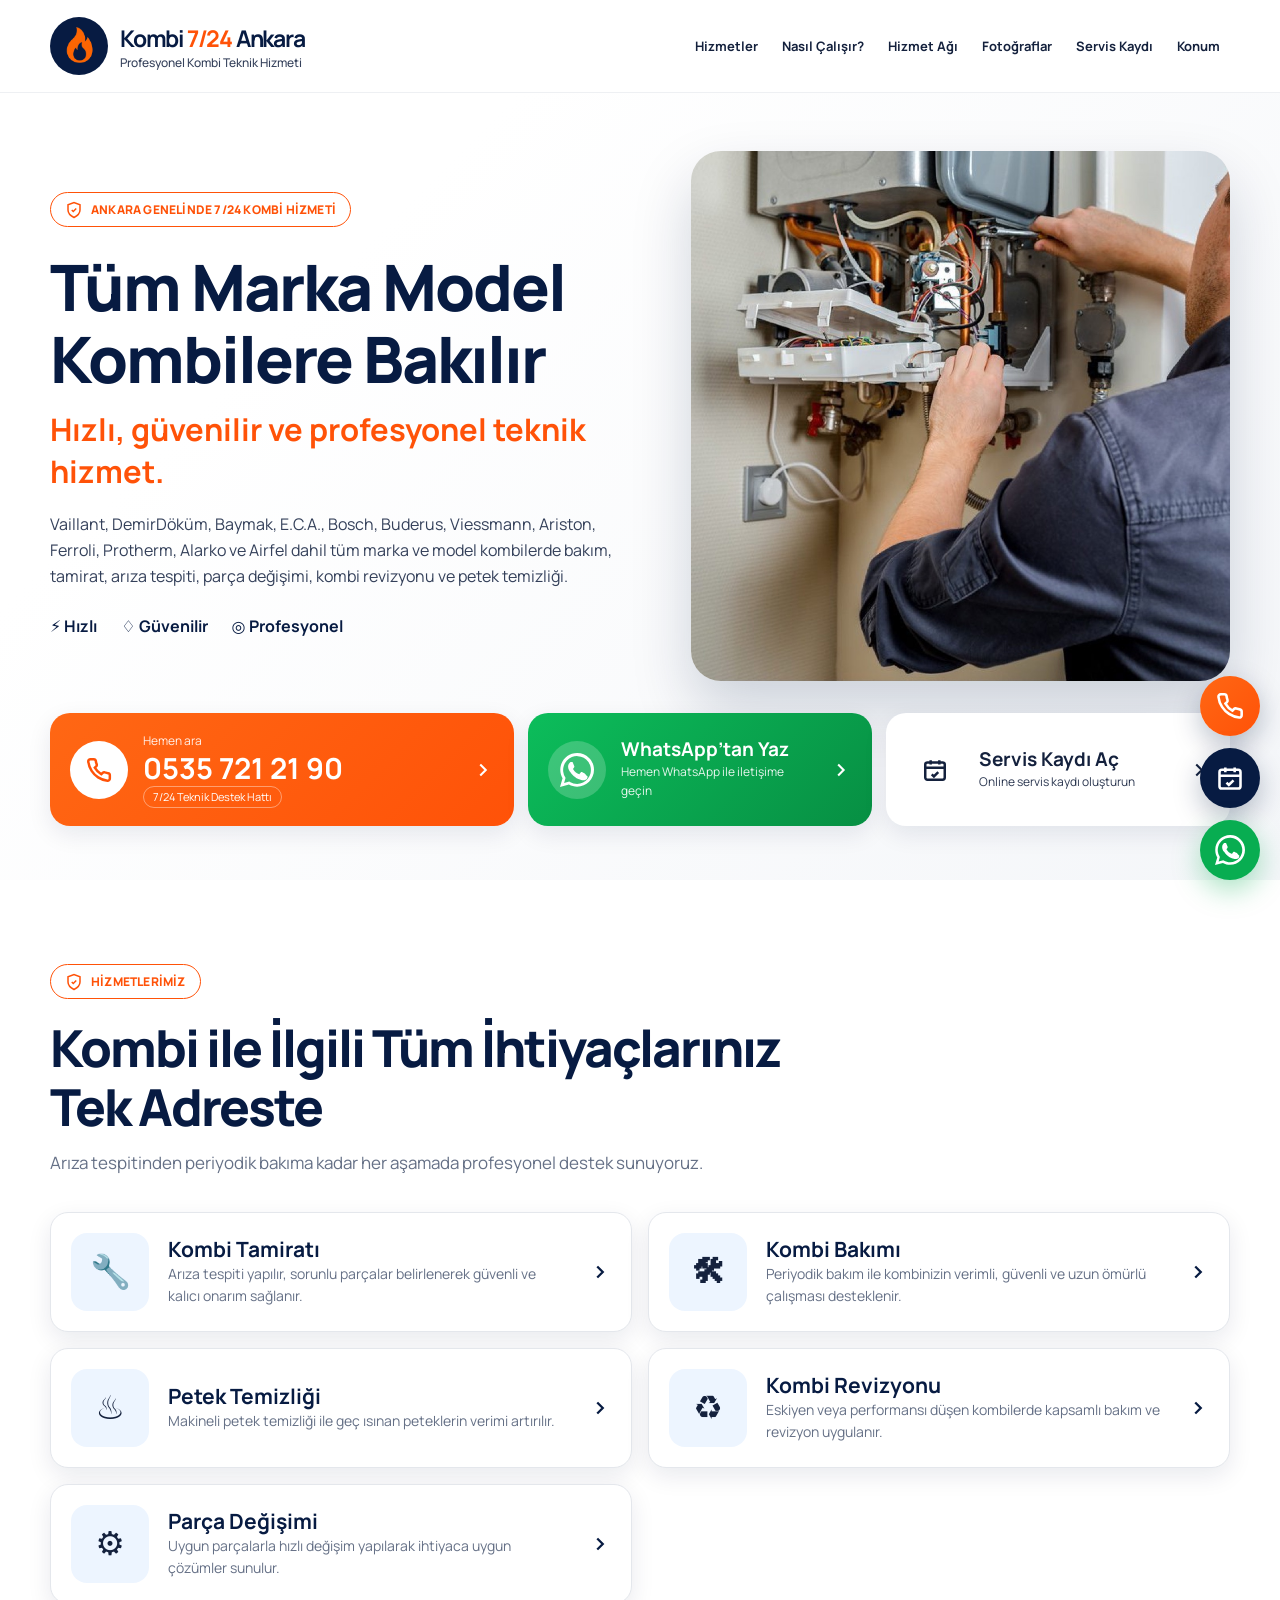
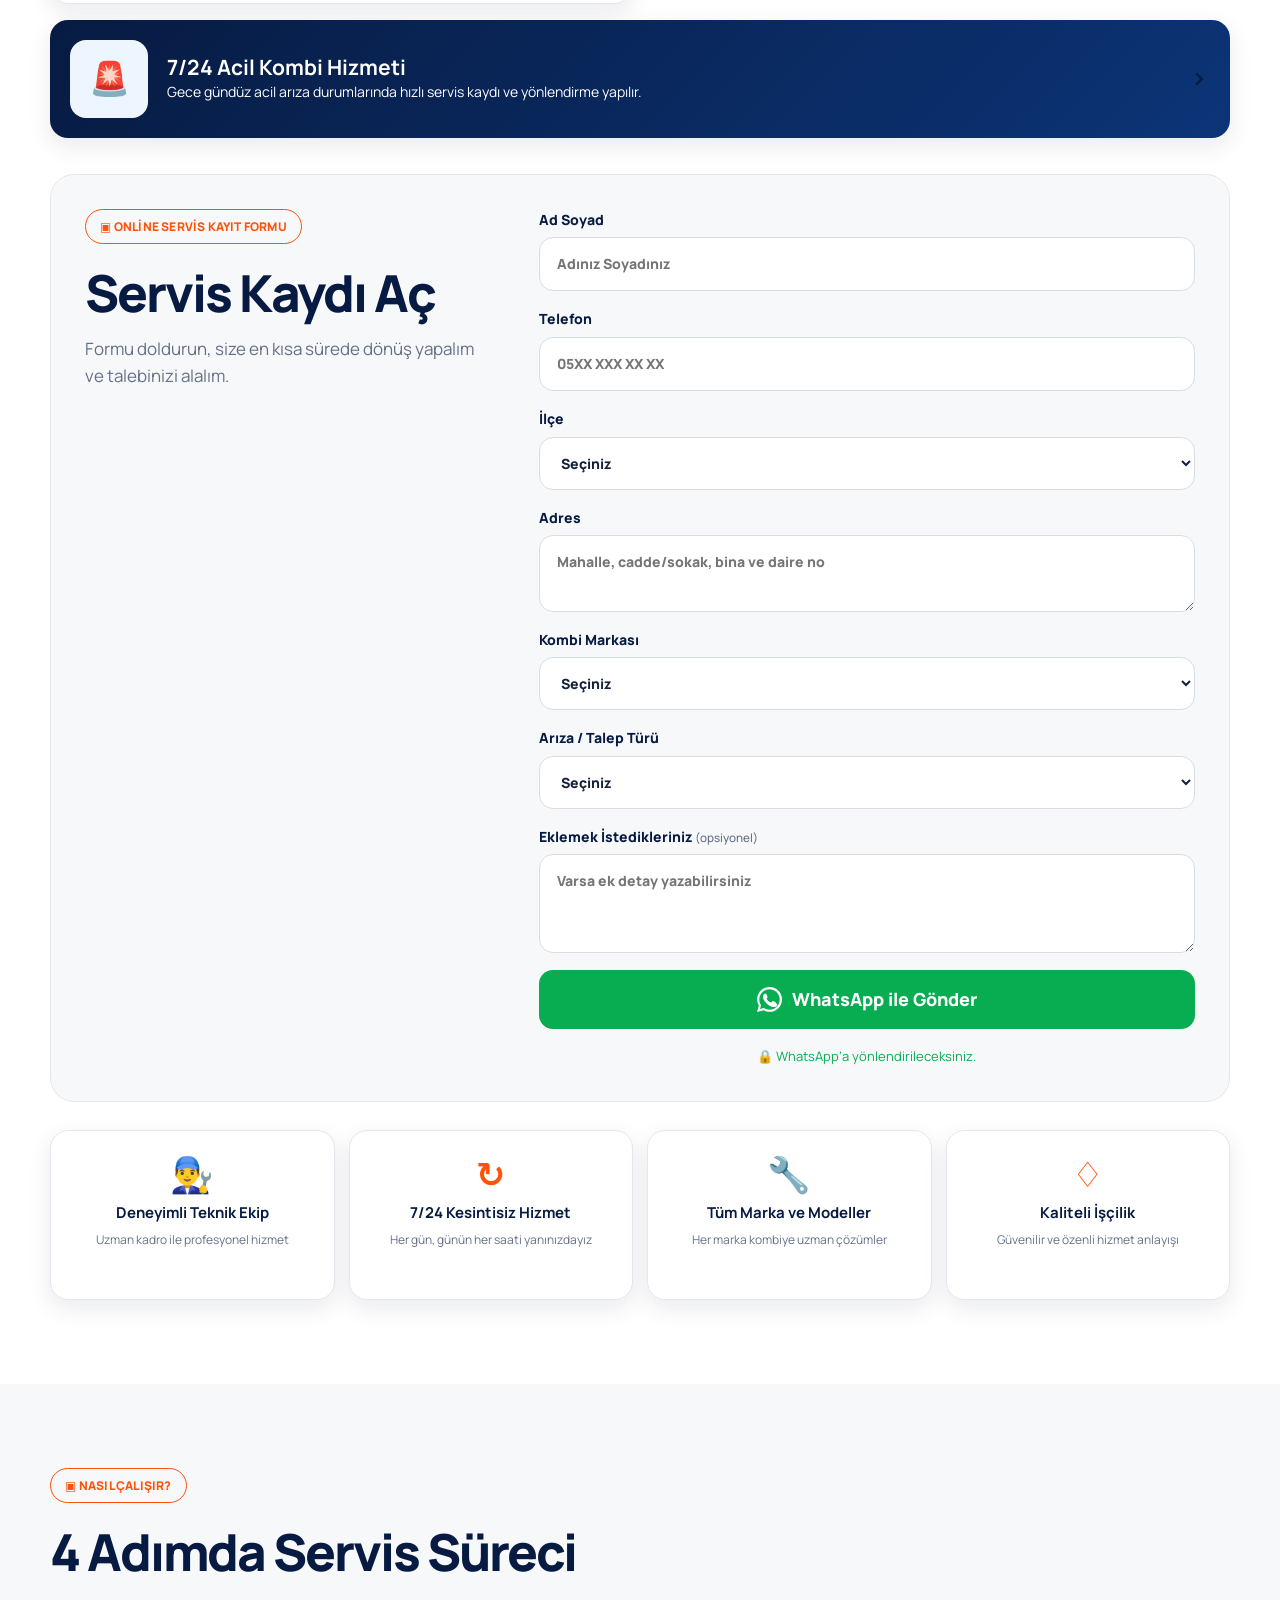
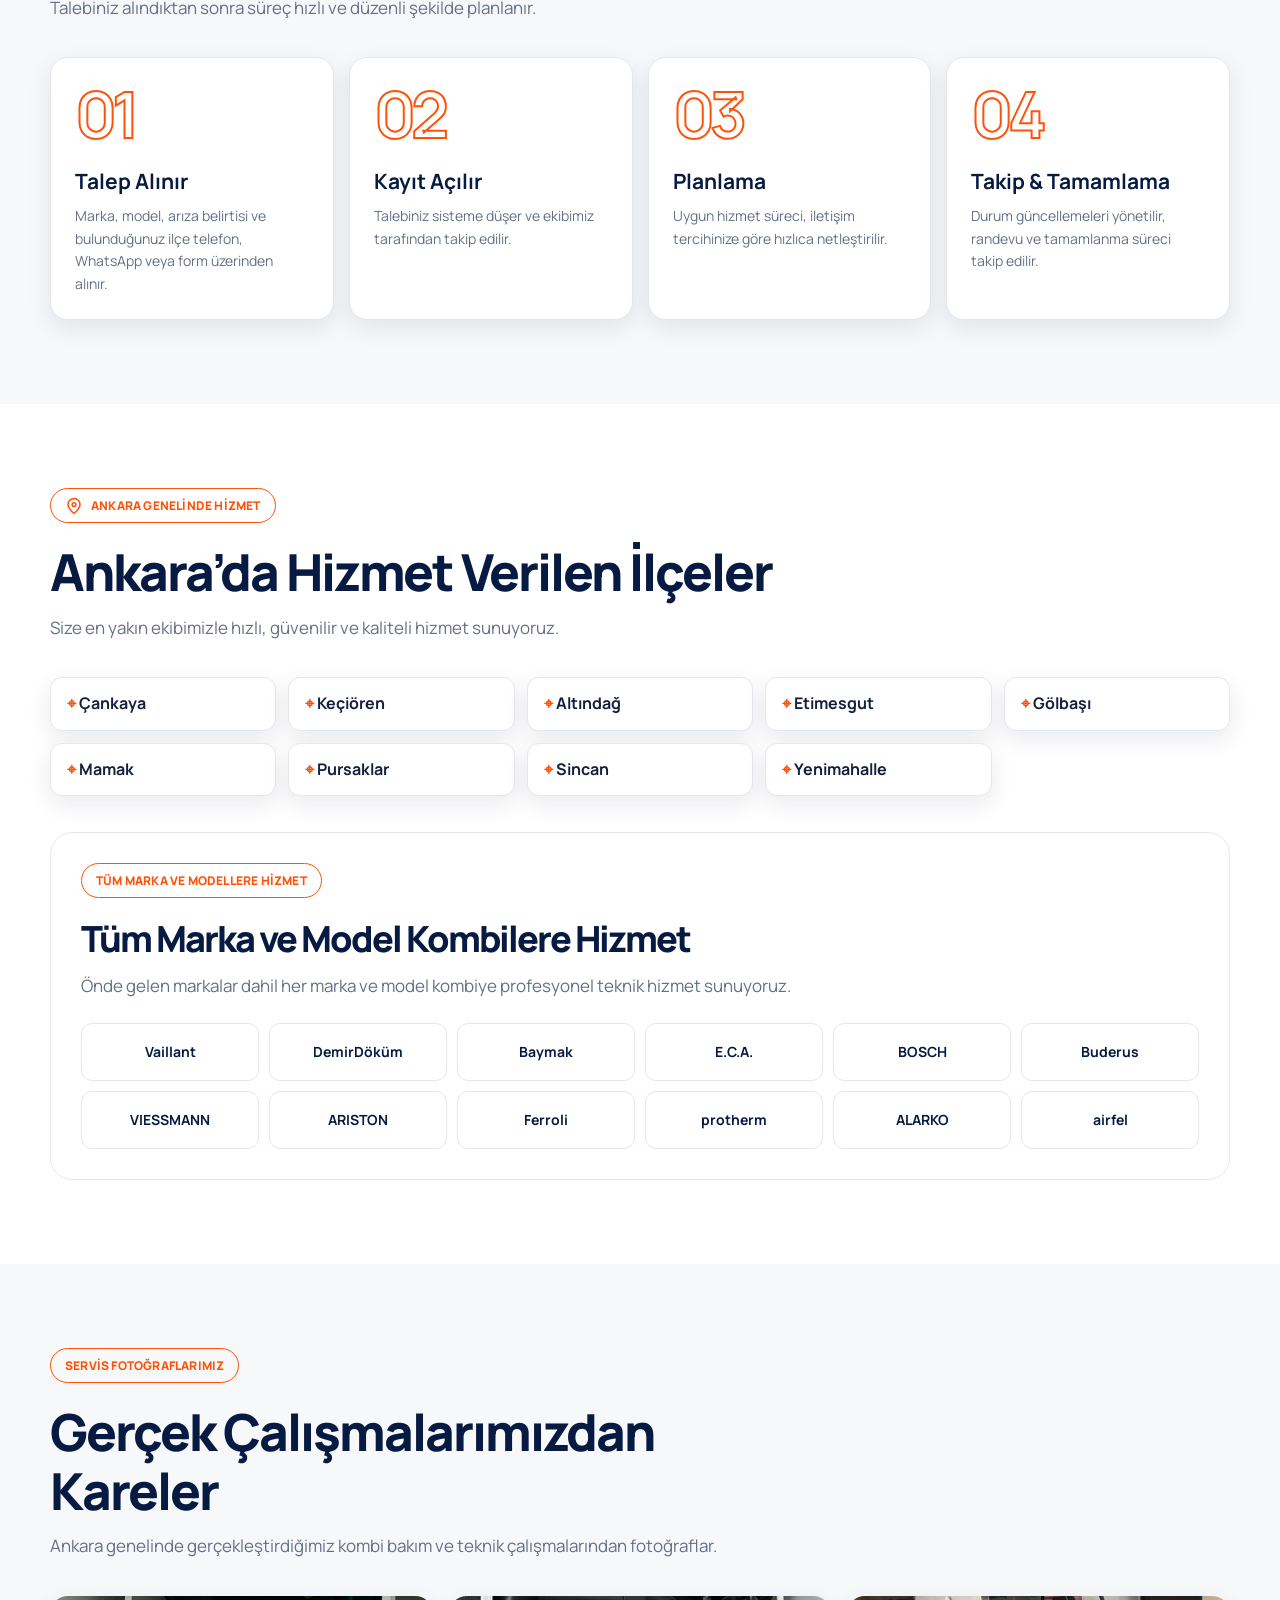
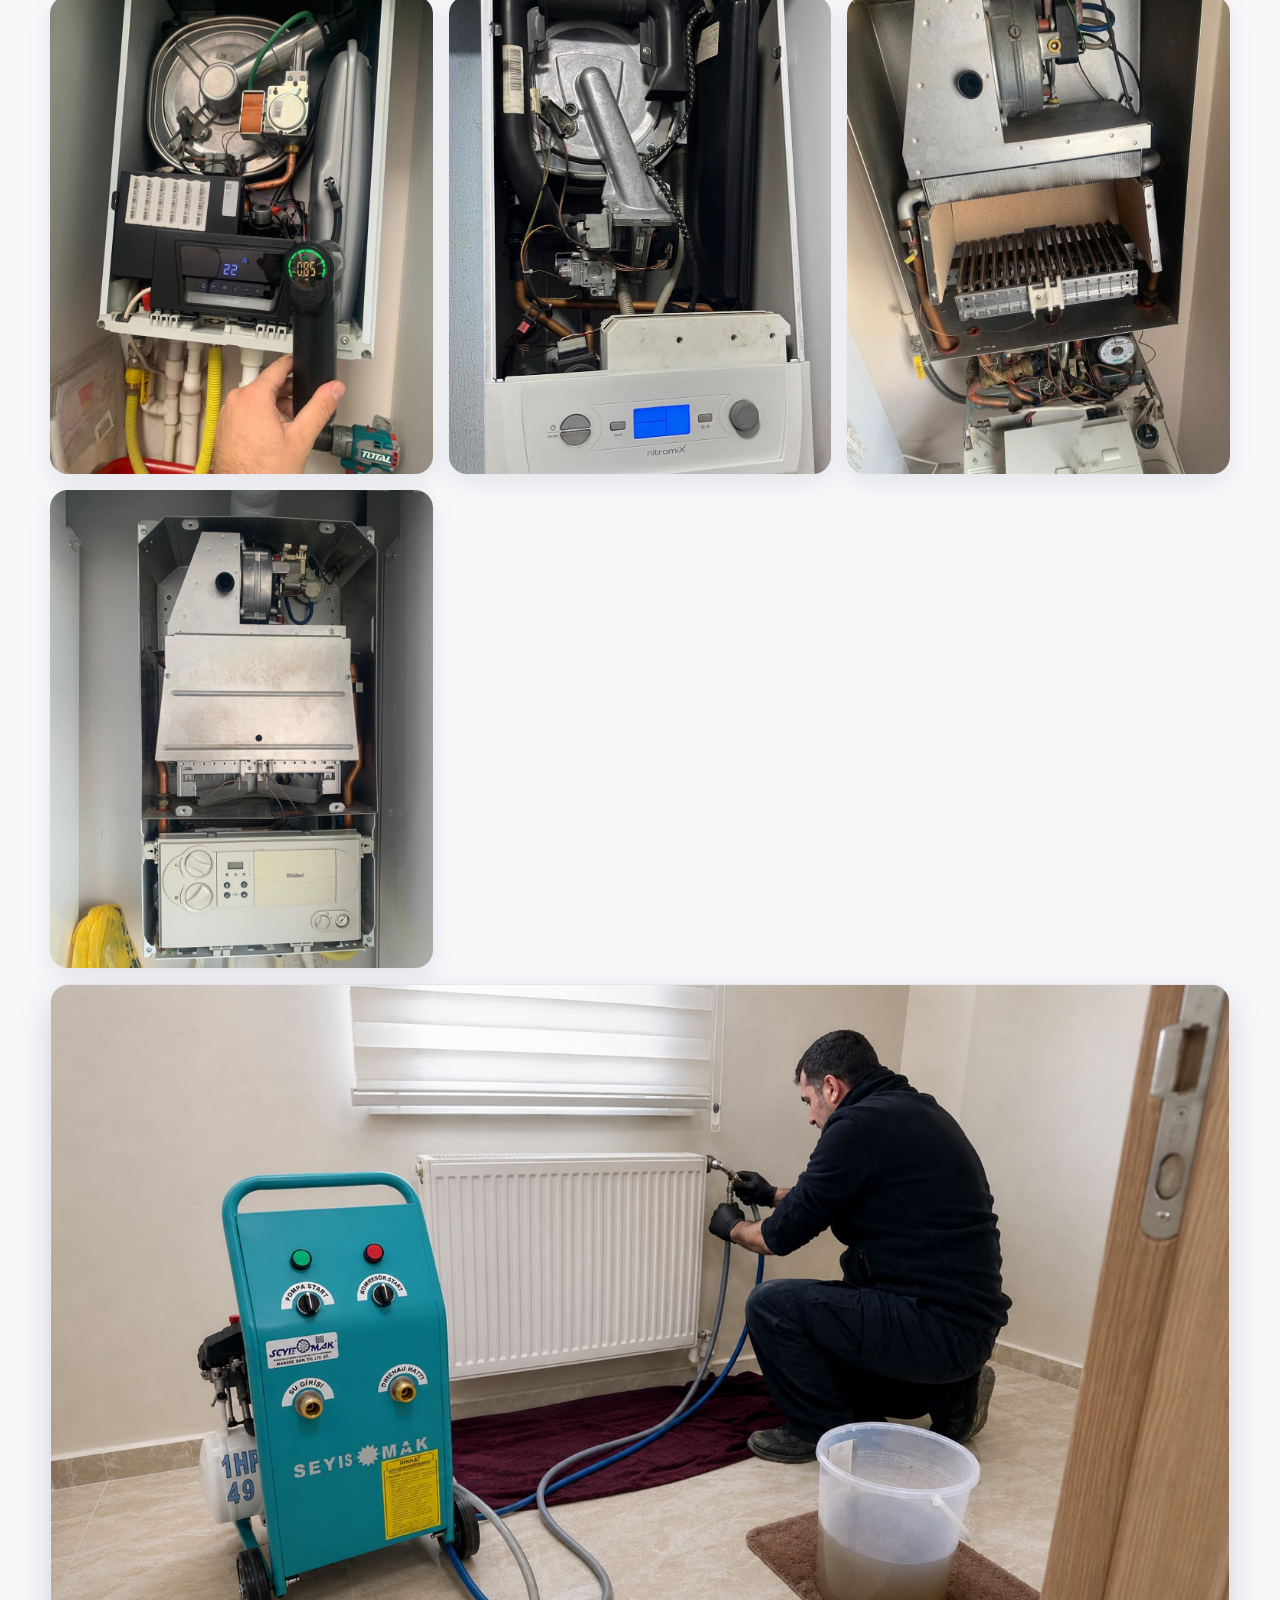
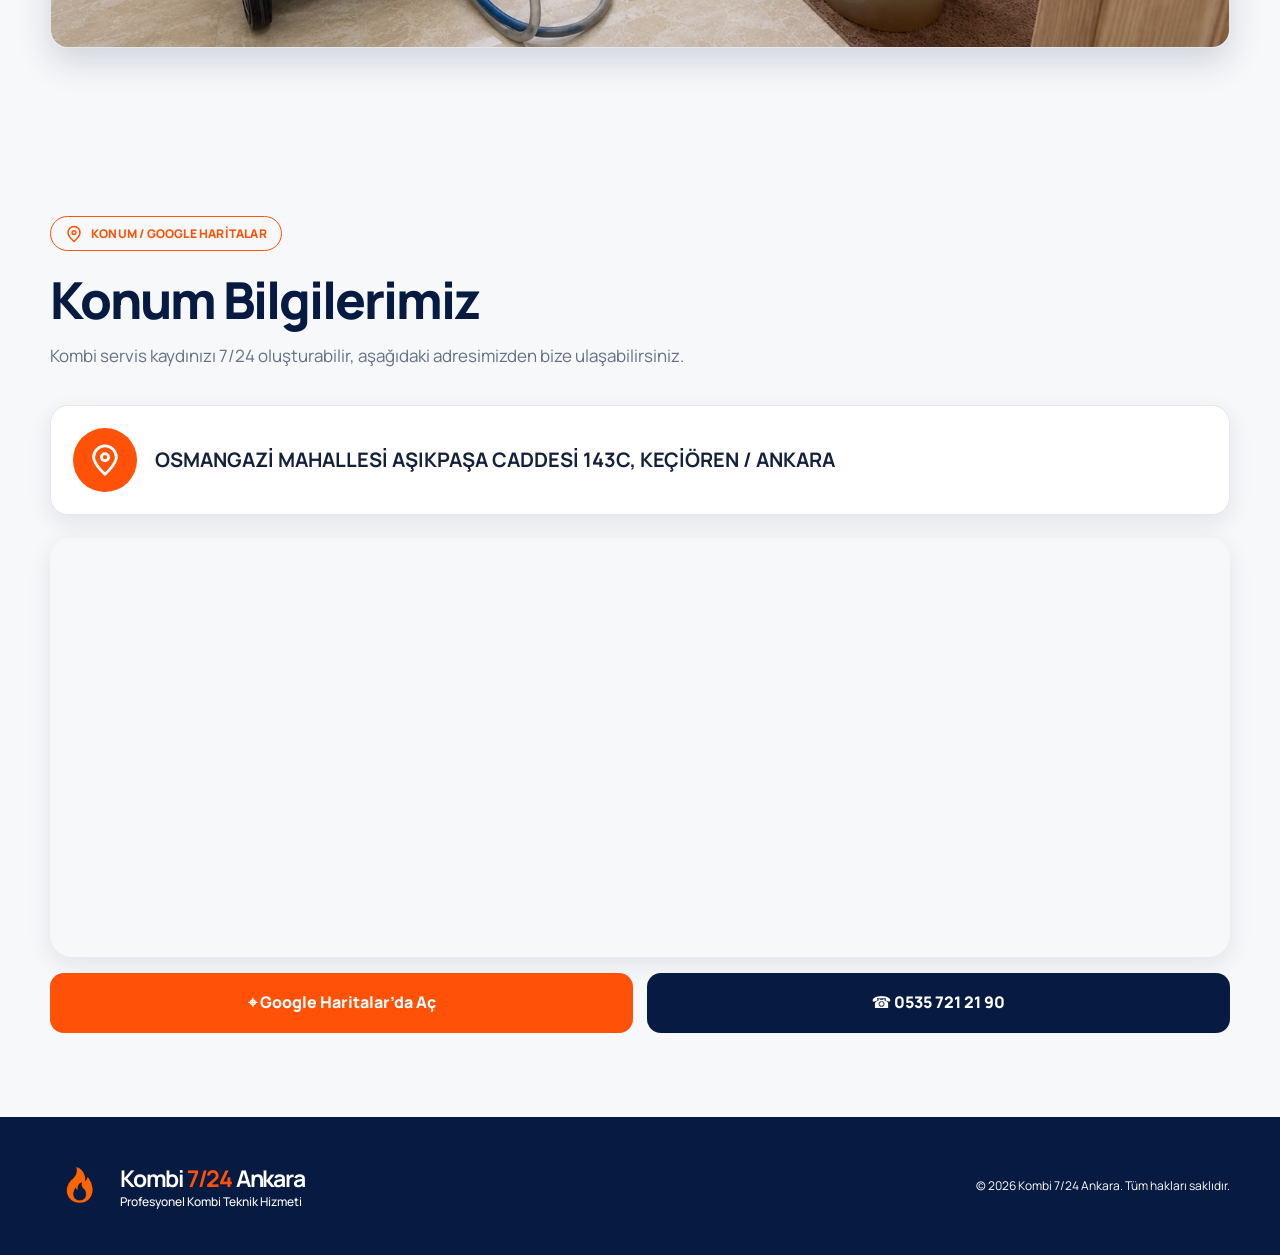
==== index.html @ 3431b7a8 "fix errors" ====
<!DOCTYPE html>
<html lang="tr">
<head>
  <meta charset="UTF-8">
  <meta name="viewport" content="width=device-width, initial-scale=1, viewport-fit=cover">
  <title>Kombi 7/24 Ankara | Profesyonel Kombi Teknik Hizmeti</title>
  <meta name="description" content="Ankara genelinde 7/24 kombi bakım, tamir, arıza tespiti, parça değişimi, revizyon ve petek temizliği hizmeti.">
  <meta name="theme-color" content="#071b42">
  <meta name="robots" content="index, follow">
  <link rel="canonical" href="https://kombi724ankara.netlify.app/">
  <link rel="manifest" href="manifest.webmanifest">
  <link rel="icon" href="images/app-icon.png" type="image/png">
  <link rel="apple-touch-icon" href="images/app-icon.png">
  <link rel="preconnect" href="https://fonts.googleapis.com">
  <link rel="preconnect" href="https://fonts.gstatic.com" crossorigin>
  <link href="https://fonts.googleapis.com/css2?family=Manrope:wght@400;500;600;700;800&display=swap" rel="stylesheet">
  <link rel="stylesheet" href="assets/css/style.css">
  <link rel="stylesheet" href="assets/css/enhancements.css">
  <meta property="og:type" content="website">
  <meta property="og:title" content="Kombi 7/24 Ankara">
  <meta property="og:description" content="Ankara genelinde profesyonel kombi teknik hizmeti.">
  <meta property="og:image" content="https://kombi724ankara.netlify.app/images/og-kapak.jpg">
  <script type="application/ld+json">
  {
    "@context":"https://schema.org",
    "@type":"HVACBusiness",
    "name":"Kombi 7/24 Ankara",
    "telephone":"+905357212190",
    "url":"https://kombi724ankara.netlify.app/",
    "image":"https://kombi724ankara.netlify.app/images/og-kapak.jpg",
    "address":{"@type":"PostalAddress","streetAddress":"Osmangazi Mahallesi Aşıkpaşa Caddesi 143B","addressLocality":"Keçiören","addressRegion":"Ankara","addressCountry":"TR"},
    "openingHours":"Mo-Su 00:00-23:59",
    "areaServed":["Ankara","Çankaya","Keçiören","Altındağ","Etimesgut","Gölbaşı","Mamak","Pursaklar","Sincan","Yenimahalle"]
  }
  </script>
</head>
<body>
  <svg class="svg-sprite" aria-hidden="true">
    <symbol id="i-phone" viewBox="0 0 24 24"><path d="M22 16.9v3a2 2 0 0 1-2.2 2 19.8 19.8 0 0 1-8.6-3.1 19.5 19.5 0 0 1-6-6A19.8 19.8 0 0 1 2.1 4.2 2 2 0 0 1 4.1 2h3a2 2 0 0 1 2 1.7c.1 1 .4 2 .7 2.8a2 2 0 0 1-.4 2.1L8.1 9.9a16 16 0 0 0 6 6l1.3-1.3a2 2 0 0 1 2.1-.4c.9.3 1.8.6 2.8.7a2 2 0 0 1 1.7 2Z"/></symbol>
    <symbol id="i-chevron" viewBox="0 0 24 24"><path d="m9 18 6-6-6-6"/></symbol>
    <symbol id="i-shield" viewBox="0 0 24 24"><path d="M12 22s8-4 8-10V5l-8-3-8 3v7c0 6 8 10 8 10Z"/><path d="m9 12 2 2 4-4"/></symbol>
    <symbol id="i-pin" viewBox="0 0 24 24"><path d="M20 10c0 5-8 12-8 12S4 15 4 10a8 8 0 1 1 16 0Z"/><circle cx="12" cy="10" r="2.5"/></symbol>
    <symbol id="i-calendar" viewBox="0 0 24 24"><rect x="3" y="5" width="18" height="16" rx="2"/><path d="M16 3v4M8 3v4M3 10h18m-6 4-4 4-2-2"/></symbol>
    <symbol id="i-clock" viewBox="0 0 24 24"><circle cx="12" cy="12" r="9"/><path d="M12 7v5l3 2"/></symbol>
    <symbol id="i-whatsapp" viewBox="0 0 24 24"><path d="M20.5 3.5A11.8 11.8 0 0 0 12.1 0C5.5 0 .2 5.3.2 11.9c0 2.1.6 4.2 1.6 6L0 24l6.3-1.7c1.8 1 3.8 1.5 5.8 1.5 6.6 0 11.9-5.3 11.9-11.9 0-3.2-1.2-6.2-3.5-8.4ZM12.1 21.8c-1.8 0-3.5-.5-5.1-1.4l-.4-.2-3.7 1 1-3.6-.2-.4a9.8 9.8 0 1 1 8.4 4.6Zm5.4-7.4c-.3-.1-1.8-.9-2.1-1-.3-.1-.5-.1-.7.2-.2.3-.8 1-.9 1.2-.2.2-.3.2-.6.1-1.7-.8-2.8-1.5-3.9-3.4-.3-.5.3-.5.8-1.6.1-.2 0-.4 0-.6l-1-2.4c-.2-.6-.5-.5-.7-.5h-.6c-.2 0-.6.1-.9.4-.3.3-1.2 1.2-1.2 2.9s1.2 3.3 1.4 3.5c.2.2 2.4 3.7 5.9 5.2 2.2.9 3.1 1 4.2.8.7-.1 1.8-.7 2-1.4.3-.7.3-1.3.2-1.4-.1-.2-.3-.3-.6-.4Z" fill="currentColor"/></symbol>
    <symbol id="i-flame" viewBox="0 0 32 32"><path d="M16 2c-1 4 1.5 6.5 3.6 9 2.1 2.5 3.9 5 3.9 8.4A7.5 7.5 0 0 1 8.5 19c0-2.1.8-3.8 2-5.3.3 1.2 1 2.1 2.2 2.5-1.1-3.4.4-7 3.3-9.7 0 1.6.7 2.6 1.9 3.2C18.6 7.3 17.6 4.2 16 2Z" fill="currentColor"/><path d="M16 14.5c1.7 1.8 2.8 3.4 2.8 5.3a3.3 3.3 0 0 1-6.6 0c0-1.1.5-2 1.2-2.9.2.8.6 1.3 1.3 1.6-.5-1.6.3-3.2 1.3-4Z" fill="#fff" opacity=".22"/></symbol>
  </svg>

  <header class="header" id="header">
    <div class="shell header__inner">
      <a class="brand" href="#anasayfa" aria-label="Kombi 7/24 Ankara">
        <span class="brand__flame"><img src="images/logo-alev.png" alt="Kombi 7/24 Ankara logosu"></span>
        <span><b>Kombi <em>7/24</em> Ankara</b><small>Profesyonel Kombi Teknik Hizmeti</small></span>
      </a>
      <nav class="nav" id="nav">
        <a href="#hizmetler">Hizmetler</a><a href="#surec">Nasıl Çalışır?</a><a href="#bolgeler">Hizmet Ağı</a><a href="#galeri">Fotoğraflar</a><a href="#kayit">Servis Kaydı</a><a href="#konum">Konum</a>
      </nav>
      <button class="menu" id="navToggle" aria-label="Menüyü aç" aria-expanded="false"><span></span><span></span><span></span></button>
    </div>
  </header>

  <main>
    <section class="hero" id="anasayfa">
      <div class="shell hero__inner">
        <div class="hero__copy">
          <span class="pill"><svg><use href="#i-shield"/></svg>Ankara genelinde 7/24 kombi hizmeti</span>
          <h1>Tüm Marka Model Kombilere Bakılır</h1>
          <h2>Hızlı, güvenilir ve profesyonel teknik hizmet.</h2>
          <p>Vaillant, DemirDöküm, Baymak, E.C.A., Bosch, Buderus, Viessmann, Ariston, Ferroli, Protherm, Alarko ve Airfel dahil tüm marka ve model kombilerde bakım, tamirat, arıza tespiti, parça değişimi, kombi revizyonu ve petek temizliği.</p>
          <div class="trust-row"><span>⚡ Hızlı</span><span>♢ Güvenilir</span><span>◎ Profesyonel</span></div>
        </div>
        <div class="hero__photo"><img src="images/gercek-2.jpg" alt="Kombi üzerinde çalışan teknik ekip"></div>
      </div>
      <div class="shell action-stack">
        <a class="action action--call" href="tel:+905357212190"><span class="action__icon"><svg><use href="#i-phone"/></svg></span><span><small>Hemen ara</small><strong>0535 721 21 90</strong><em>7/24 Teknik Destek Hattı</em></span><svg class="chev"><use href="#i-chevron"/></svg></a>
        <a class="action action--wa" href="https://wa.me/905357212190?text=Merhaba%2C%20kombi%20hizmeti%20almak%20istiyorum." target="_blank" rel="noopener"><span class="action__icon"><svg class="wa-icon"><use href="#i-whatsapp"/></svg></span><span><strong>WhatsApp’tan Yaz</strong><small>Hemen WhatsApp ile iletişime geçin</small></span><svg class="chev"><use href="#i-chevron"/></svg></a>
        <a class="action action--record" href="#kayit"><span class="action__icon"><svg><use href="#i-calendar"/></svg></span><span><strong>Servis Kaydı Aç</strong><small>Online servis kaydı oluşturun</small></span><svg class="chev"><use href="#i-chevron"/></svg></a>
      </div>
    </section>

    <section class="section" id="hizmetler">
      <div class="shell">
        <div class="section-head"><span class="pill"><svg><use href="#i-shield"/></svg>Hizmetlerimiz</span><h2>Kombi ile İlgili Tüm İhtiyaçlarınız Tek Adreste</h2><p>Arıza tespitinden periyodik bakıma kadar her aşamada profesyonel destek sunuyoruz.</p></div>
        <div class="service-list">
          <article><b>🔧</b><span><h3>Kombi Tamiratı</h3><p>Arıza tespiti yapılır, sorunlu parçalar belirlenerek güvenli ve kalıcı onarım sağlanır.</p></span><svg><use href="#i-chevron"/></svg></article>
          <article><b>🛠</b><span><h3>Kombi Bakımı</h3><p>Periyodik bakım ile kombinizin verimli, güvenli ve uzun ömürlü çalışması desteklenir.</p></span><svg><use href="#i-chevron"/></svg></article>
          <article><b>♨</b><span><h3>Petek Temizliği</h3><p>Makineli petek temizliği ile geç ısınan peteklerin verimi artırılır.</p></span><svg><use href="#i-chevron"/></svg></article>
          <article><b>♻</b><span><h3>Kombi Revizyonu</h3><p>Eskiyen veya performansı düşen kombilerde kapsamlı bakım ve revizyon uygulanır.</p></span><svg><use href="#i-chevron"/></svg></article>
          <article><b>⚙</b><span><h3>Parça Değişimi</h3><p>Uygun parçalarla hızlı değişim yapılarak ihtiyaca uygun çözümler sunulur.</p></span><svg><use href="#i-chevron"/></svg></article>
          <article class="service-emergency"><b>🚨</b><span><h3>7/24 Acil Kombi Hizmeti</h3><p>Gece gündüz acil arıza durumlarında hızlı servis kaydı ve yönlendirme yapılır.</p></span><svg><use href="#i-chevron"/></svg></article>
        </div>
        <div class="service-form-wrap" id="kayit">
          <div class="form-layout">
            <div class="section-head"><span class="pill">▣ Online servis kayıt formu</span><h2>Servis Kaydı Aç</h2><p>Formu doldurun, size en kısa sürede dönüş yapalım ve talebinizi alalım.</p></div>
            <form id="talepForm" class="form">
              <label>Ad Soyad<input name="ad" placeholder="Adınız Soyadınız" required></label>
              <label>Telefon<input name="telefon" type="tel" placeholder="05XX XXX XX XX" required></label>
              <label>İlçe<select name="ilce" required><option value="">Seçiniz</option><option>Çankaya</option><option>Keçiören</option><option>Altındağ</option><option>Etimesgut</option><option>Gölbaşı</option><option>Mamak</option><option>Pursaklar</option><option>Sincan</option><option>Yenimahalle</option></select></label>
              <label>Adres<textarea name="adres" rows="2" placeholder="Mahalle, cadde/sokak, bina ve daire no" required></textarea></label>
              <label>Kombi Markası<select name="marka" required><option value="">Seçiniz</option><option>DemirDöküm</option><option>Vaillant</option><option>Baymak</option><option>Bosch</option><option>Buderus</option><option>E.C.A.</option><option>Viessmann</option><option>Ariston</option><option>Airfel</option><option>Protherm</option><option>Ferroli</option><option>Daikin</option><option>Alarko</option><option>Diğer</option></select></label>
              <label>Arıza / Talep Türü<select name="ariza" required><option value="">Seçiniz</option><option>Kombi Yıllık Bakımı</option><option>Kombi Tamiri / Onarım</option><option>Kombi Arızası</option><option>Acil Kombi Servisi</option><option>Kombi Revizyonu</option><option>Petek Temizliği</option><option>Kombi Arıza Tespiti</option><option>Parça Değişimi</option><option>Genel Servis Talebi</option><option>Kombi hiç çalışmıyor / yanmıyor</option><option>Kombi ateşleme yapmıyor</option><option>Musluktan sıcak su gelmiyor</option><option>Petekler / radyatörler ısınmıyor</option><option>Kalorifer / petekler geç ısınıyor</option><option>Kombi su akıtıyor / su kaçırıyor</option><option>Kombi basıncı düşüyor</option><option>Sürekli kombiye su eklemek gerekiyor</option><option>Kombi basıncı yükseliyor</option><option>Kombi ekranında hata / arıza kodu var</option><option>Kombi ses yapıyor / gürültülü çalışıyor</option><option>Kombi kendiliğinden sönüyor / kapanıyor</option><option>Kombi reset istiyor</option><option>Kombi suyu az ısıtıyor</option><option>Kombi fazla ısıtıyor</option><option>Diğer / Emin Değilim</option></select></label>
              <label>Eklemek İstedikleriniz <small>(opsiyonel)</small><textarea name="aciklama" rows="3" placeholder="Varsa ek detay yazabilirsiniz"></textarea></label>
              <button type="submit"><svg class="wa-icon"><use href="#i-whatsapp"/></svg>WhatsApp ile Gönder</button><p id="formNote" class="form-note">🔒 WhatsApp’a yönlendirileceksiniz.</p>
            </form>
          </div>
        </div>
        <div class="quality-grid quality-grid--lower">
          <article><b>👨‍🔧</b><strong>Deneyimli Teknik Ekip</strong><p>Uzman kadro ile profesyonel hizmet</p></article>
          <article><b>↻</b><strong>7/24 Kesintisiz Hizmet</strong><p>Her gün, günün her saati yanınızdayız</p></article>
          <article><b>🔧</b><strong>Tüm Marka ve Modeller</strong><p>Her marka kombiye uzman çözümler</p></article>
          <article><b>♢</b><strong>Kaliteli İşçilik</strong><p>Güvenilir ve özenli hizmet anlayışı</p></article>
        </div>
      </div>
    </section>

    <section class="section section--soft" id="surec">
      <div class="shell">
        <div class="section-head"><span class="pill">▣ Nasıl Çalışır?</span><h2>4 Adımda Servis Süreci</h2><p>Talebiniz alındıktan sonra süreç hızlı ve düzenli şekilde planlanır.</p></div>
        <div class="steps">
          <article><b>01</b><span><h3>Talep Alınır</h3><p>Marka, model, arıza belirtisi ve bulunduğunuz ilçe telefon, WhatsApp veya form üzerinden alınır.</p></span></article>
          <article><b>02</b><span><h3>Kayıt Açılır</h3><p>Talebiniz sisteme düşer ve ekibimiz tarafından takip edilir.</p></span></article>
          <article><b>03</b><span><h3>Planlama</h3><p>Uygun hizmet süreci, iletişim tercihinize göre hızlıca netleştirilir.</p></span></article>
          <article><b>04</b><span><h3>Takip & Tamamlama</h3><p>Durum güncellemeleri yönetilir, randevu ve tamamlanma süreci takip edilir.</p></span></article>
        </div>
      </div>
    </section>

    <section class="section" id="bolgeler">
      <div class="shell">
        <div class="section-head"><span class="pill"><svg><use href="#i-pin"/></svg>Ankara genelinde hizmet</span><h2>Ankara’da Hizmet Verilen İlçeler</h2><p>Size en yakın ekibimizle hızlı, güvenilir ve kaliteli hizmet sunuyoruz.</p></div>
        <div class="districts">
          <span>⌖ Çankaya</span><span>⌖ Keçiören</span><span>⌖ Altındağ</span><span>⌖ Etimesgut</span><span>⌖ Gölbaşı</span><span>⌖ Mamak</span><span>⌖ Pursaklar</span><span>⌖ Sincan</span><span>⌖ Yenimahalle</span>
        </div>
        <div class="brand-panel"><span class="pill">Tüm marka ve modellere hizmet</span><h2>Tüm Marka ve Model Kombilere Hizmet</h2><p>Önde gelen markalar dahil her marka ve model kombiye profesyonel teknik hizmet sunuyoruz.</p><div class="brands"><b>Vaillant</b><b>DemirDöküm</b><b>Baymak</b><b>E.C.A.</b><b>BOSCH</b><b>Buderus</b><b>VIESSMANN</b><b>ARISTON</b><b>Ferroli</b><b>protherm</b><b>ALARKO</b><b>airfel</b></div></div>
      </div>
    </section>

    <section class="section section--soft" id="galeri">
      <div class="shell">
        <div class="section-head"><span class="pill">Servis Fotoğraflarımız</span><h2>Gerçek Çalışmalarımızdan Kareler</h2><p>Ankara genelinde gerçekleştirdiğimiz kombi bakım ve teknik çalışmalarından fotoğraflar.</p></div>
        <div class="gallery"><img src="images/gercek-3.jpg" alt="Kombi ölçüm ve bakım çalışması" loading="lazy"><img src="images/gercek-4.jpg" alt="Açık kombi iç aksamı" loading="lazy"><img src="images/gercek-5.jpg" alt="Kombi brülör ve iç aksamı" loading="lazy"><img src="images/gercek-6.jpg" alt="Kombi bakım çalışması" loading="lazy"></div>
        <img class="gallery-wide" src="images/petek-temizligi.png" alt="Makineli petek temizliği çalışması" loading="lazy">
      </div>
    </section>

    <section class="section section--soft" id="konum">
      <div class="shell location">
        <div class="section-head"><span class="pill"><svg><use href="#i-pin"/></svg>Konum / Google Haritalar</span><h2>Konum Bilgilerimiz</h2><p>Kombi servis kaydınızı 7/24 oluşturabilir, aşağıdaki adresimizden bize ulaşabilirsiniz.</p></div>
        <a class="address" id="addressLink" href="#"><span><svg><use href="#i-pin"/></svg></span><strong>Osmangazi Mahallesi Aşıkpaşa Caddesi 143C, Keçiören / Ankara</strong></a>
        <div class="map-card"><iframe title="Kombi 7/24 Ankara konumu" loading="lazy" src="https://maps.google.com/maps?q=40.0120191,32.8632945&z=18&ie=UTF8&iwloc=&output=embed"></iframe></div>
        <div class="map-actions"><a id="mapBtn" href="#">⌖ Google Haritalar’da Aç</a><a href="tel:+905357212190">☎ 0535 721 21 90</a></div>
      </div>
    </section>
  </main>

  <footer><div class="shell"><a class="brand" href="#anasayfa"><span class="brand__flame"><img src="images/logo-alev.png" alt="Kombi 7/24 Ankara logosu"></span><span><b>Kombi <em>7/24</em> Ankara</b><small>Profesyonel Kombi Teknik Hizmeti</small></span></a><p>© <span id="year"></span> Kombi 7/24 Ankara. Tüm hakları saklıdır.</p></div></footer>
  <div class="float-stack" aria-label="Hızlı iletişim">
    <a class="fab fab--call" href="tel:+905357212190" aria-label="Telefon et"><svg><use href="#i-phone"/></svg><span class="fab__label">Telefon Et</span></a>
    <a class="fab fab--record" href="#kayit" aria-label="Servis kaydı aç"><svg><use href="#i-calendar"/></svg><span class="fab__label">Servis Kaydı Aç</span></a>
    <a class="fab fab--wa" href="https://wa.me/905357212190?text=Merhaba%2C%20kombi%20hizmeti%20almak%20istiyorum." aria-label="WhatsApp ile yaz" target="_blank" rel="noopener"><svg class="wa-icon"><use href="#i-whatsapp"/></svg><span class="fab__label">WhatsApp</span></a>
  </div>
  <script src="assets/js/main.js"></script>
</body>
</html>
---- assets/css/style.css ----
:root{--navy:#071b42;--orange:#ff5208;--green:#08ad51;--ink:#14213d;--muted:#657086;--line:#e4e7ec;--soft:#f7f8fa;--shadow:0 8px 24px rgba(7,27,66,.09);--radius:20px;--max:1180px}
*{box-sizing:border-box;margin:0;padding:0}html{scroll-behavior:smooth;scroll-padding-top:96px}body{font-family:Manrope,system-ui,sans-serif;color:var(--ink);line-height:1.6;background:#fff;-webkit-font-smoothing:antialiased}a{color:inherit;text-decoration:none}img{display:block;max-width:100%}button,input,select,textarea{font:inherit}.svg-sprite{position:absolute;width:0;height:0;overflow:hidden}.shell{width:min(calc(100% - 40px),var(--max));margin-inline:auto}.header{position:sticky;top:0;z-index:30;background:rgba(255,255,255,.96);border-bottom:1px solid #eef0f3;backdrop-filter:blur(12px)}.header__inner{height:92px;display:flex;align-items:center;gap:24px}.brand{display:flex;align-items:center;gap:12px;flex-shrink:0}.brand__flame{width:58px;height:58px;border-radius:50%;overflow:hidden;background:#000;flex-shrink:0}.brand__flame img{width:100%;height:100%;object-fit:cover}.brand b{font-size:23px;letter-spacing:-1.2px;color:var(--navy)}.brand em{font-style:normal;color:var(--orange)}.brand small{display:block;margin-top:-4px;color:#35415b;font-weight:500;font-size:12px}.nav{margin-left:auto;display:flex;gap:4px;align-items:center}.nav a{padding:9px 10px;font-size:13px;font-weight:700;border-radius:10px}.nav a:hover{color:var(--orange);background:#fff4ef}.menu{display:none;margin-left:auto;background:none;border:0;padding:8px;cursor:pointer}.menu span{display:block;width:31px;height:3px;border-radius:5px;background:var(--navy);margin:6px}.hero{padding:58px 0 54px;background:linear-gradient(135deg,#fff 25%,#f4f6f9 100%)}.hero__inner{display:grid;grid-template-columns:1.05fr .95fr;align-items:center;gap:46px}.pill{display:inline-flex;align-items:center;gap:8px;width:max-content;max-width:100%;border:1.5px solid var(--orange);color:var(--orange);border-radius:999px;padding:7px 14px;font-weight:800;text-transform:uppercase;font-size:12px;letter-spacing:.2px}.pill svg{width:18px;height:18px;fill:none;stroke:currentColor;stroke-width:2}.hero h1,.section-head h2,.brand-panel h2{color:var(--navy);font-weight:800;letter-spacing:-2px}.hero h1{font-size:clamp(39px,5vw,66px);line-height:1.12;margin:24px 0 14px}.hero h2{font-size:clamp(21px,2.5vw,31px);line-height:1.35;color:var(--orange);margin-bottom:20px}.hero p{font-size:16px;color:#34405a;max-width:650px}.hero__photo{height:530px;border-radius:30px;overflow:hidden;box-shadow:0 28px 60px rgba(7,27,66,.18)}.hero__photo img{width:100%;height:100%;object-fit:cover}.trust-row{display:flex;flex-wrap:wrap;gap:24px;margin-top:25px;font-weight:700;color:var(--navy)}.action-stack{display:grid;grid-template-columns:1.35fr 1fr 1fr;gap:14px;margin-top:32px}.action{min-height:104px;border-radius:20px;padding:18px 20px;display:flex;align-items:center;gap:15px;box-shadow:var(--shadow);position:relative}.action--call{color:#fff;background:linear-gradient(135deg,#ff6714,var(--orange))}.action--wa{color:#fff;background:linear-gradient(135deg,#0cbd5b,#078f43)}.action--record{background:#fff}.action__icon{width:58px;height:58px;border-radius:50%;display:grid;place-items:center;background:rgba(255,255,255,.18);font-size:28px;flex-shrink:0}.action--call .action__icon{background:#fff;color:var(--orange)}.action__icon svg,.chev{width:26px;height:26px;fill:none;stroke:currentColor;stroke-width:2.3}.action span:nth-child(2){display:flex;flex-direction:column}.action strong{font-size:19px;line-height:1.25}.action--call strong{font-size:29px}.action small{font-size:12px;opacity:.9}.action em{font-size:11px;font-style:normal;border:1px solid rgba(255,255,255,.4);border-radius:99px;width:max-content;padding:1px 9px}.chev{margin-left:auto;width:22px}.quality-grid{display:grid;grid-template-columns:repeat(4,1fr);gap:14px;margin-top:16px}.quality-grid article{min-height:170px;background:#fff;border:1px solid var(--line);border-radius:18px;padding:22px;text-align:center;box-shadow:var(--shadow);display:flex;flex-direction:column;align-items:center}.quality-grid b{font-size:35px;color:var(--orange);line-height:1.2}.quality-grid strong{font-size:15px;line-height:1.3;margin:8px 0;color:var(--navy)}.quality-grid p{font-size:12px;color:var(--muted)}.section{padding:84px 0}.section--soft{background:var(--soft)}.section-head{max-width:760px;margin-bottom:36px}.section-head h2,.brand-panel h2{font-size:clamp(34px,4vw,51px);line-height:1.15;margin:20px 0 12px}.section-head p,.brand-panel p{font-size:17px;color:var(--muted)}.service-list{display:grid;grid-template-columns:1fr 1fr;gap:16px}.service-list article{background:#fff;border:1px solid var(--line);border-radius:18px;padding:20px;display:flex;align-items:center;gap:19px;box-shadow:var(--shadow)}.service-list article>b{width:78px;height:78px;border-radius:16px;background:#edf5ff;display:grid;place-items:center;font-size:33px;flex-shrink:0}.service-list h3{font-size:21px;color:var(--navy);line-height:1.3}.service-list p{font-size:14px;color:var(--muted)}.service-list svg{width:22px;height:22px;fill:none;stroke:var(--navy);stroke-width:2.5;margin-left:auto;flex-shrink:0}.service-list .service-emergency{grid-column:1/-1;color:#fff;background:linear-gradient(135deg,#071b42,#0c3477);border:0}.service-emergency h3,.service-emergency p{color:#fff}.steps{display:grid;grid-template-columns:repeat(4,1fr);gap:15px}.steps article{background:#fff;border:1px solid var(--line);border-radius:18px;padding:24px;box-shadow:var(--shadow)}.steps b{font-size:64px;line-height:1;color:#fff;-webkit-text-stroke:2px var(--orange);letter-spacing:-5px}.steps h3{font-size:21px;color:var(--navy);margin:19px 0 7px}.steps p{font-size:14px;color:var(--muted)}.districts{display:grid;grid-template-columns:repeat(5,1fr);gap:12px}.districts span{border:1px solid var(--line);border-radius:12px;padding:13px 16px;background:#fff;font-weight:700;box-shadow:var(--shadow)}.districts span::first-letter{color:var(--orange)}.brand-panel{margin-top:36px;border:1px solid var(--line);border-radius:22px;padding:30px;background:#fff}.brand-panel h2{font-size:36px}.brands{display:grid;grid-template-columns:repeat(6,1fr);gap:10px;margin-top:24px}.brands b{min-height:58px;border:1px solid var(--line);border-radius:11px;display:grid;place-items:center;text-align:center;color:var(--navy);font-size:14px}.gallery{display:grid;grid-template-columns:repeat(3,1fr);gap:16px}.gallery img{width:100%;aspect-ratio:4/5;object-fit:cover;border-radius:18px;box-shadow:var(--shadow)}.gallery-wide{width:100%;margin-top:16px;aspect-ratio:16/9;object-fit:cover;border-radius:18px;box-shadow:0 14px 34px rgba(7,27,66,.16);border:1px solid var(--line)}.form-layout{display:grid;grid-template-columns:.75fr 1.25fr;gap:60px;align-items:start}.form{display:grid;gap:17px}.form label{font-size:14px;color:var(--navy);font-weight:800}.form label small{color:var(--muted);font-weight:500}.form input,.form select,.form textarea{display:block;width:100%;margin-top:6px;border:1px solid #d8dde5;border-radius:14px;padding:15px 17px;background:#fff;color:var(--ink);outline:none}.form input:focus,.form select:focus,.form textarea:focus{border-color:var(--orange);box-shadow:0 0 0 3px #fff0e9}.form button{border:0;border-radius:14px;padding:15px;color:#fff;background:var(--green);font-size:18px;font-weight:800;cursor:pointer}.form-note{text-align:center;color:var(--green);font-size:13px}.location .section-head{max-width:800px}.address{display:flex;align-items:center;gap:18px;padding:22px;background:#fff;border:1px solid var(--line);border-radius:18px;box-shadow:var(--shadow);font-size:20px;text-transform:uppercase}.address span{width:64px;height:64px;border-radius:50%;display:grid;place-items:center;background:var(--orange);color:#fff;flex-shrink:0}.address svg{width:34px;height:34px;fill:none;stroke:currentColor;stroke-width:2}.map-card{height:420px;border-radius:22px;overflow:hidden;margin-top:22px;box-shadow:var(--shadow)}.map-card iframe{width:100%;height:100%;border:0}.map-actions{display:grid;grid-template-columns:1fr 1fr;gap:14px;margin-top:16px}.map-actions a{padding:17px;text-align:center;border-radius:14px;background:var(--orange);color:#fff;font-weight:800}.map-actions a:last-child{background:var(--navy)}footer{padding:40px 0;background:var(--navy);color:#fff}footer .shell{display:flex;justify-content:space-between;align-items:center;gap:20px}footer .brand b,footer .brand small{color:#fff}footer p{font-size:12px}.float-stack{position:fixed;z-index:25;right:20px;bottom:20px;display:flex;flex-direction:column;gap:12px}.fab{position:relative;width:60px;height:60px;border-radius:50%;display:grid;place-items:center;color:#fff;font-size:30px;box-shadow:0 10px 28px rgba(7,27,66,.28);transition:transform .15s}.fab:hover{transform:translateY(-2px)}.fab svg{width:28px;height:28px;fill:none;stroke:currentColor;stroke-width:2.2}.fab--call{background:linear-gradient(135deg,#ff6714,var(--orange))}.fab--record{background:var(--navy)}.fab--wa{background:var(--green);box-shadow:0 10px 28px rgba(8,173,81,.35)}.fab__label{position:absolute;right:72px;top:50%;transform:translateY(-50%);white-space:nowrap;background:var(--navy);color:#fff;font-size:13px;font-weight:700;padding:7px 12px;border-radius:10px;box-shadow:var(--shadow);opacity:0;pointer-events:none;transition:opacity .15s}.fab__label::after{content:"";position:absolute;left:100%;top:50%;transform:translateY(-50%);border:6px solid transparent;border-left-color:var(--navy)}.fab:hover .fab__label{opacity:1}
@media(max-width:980px){.nav{position:fixed;inset:92px 0 auto;background:#fff;padding:20px;display:flex;flex-direction:column;align-items:stretch;transform:translateY(-140%);transition:.25s;box-shadow:var(--shadow)}.nav.is-open{transform:none}.menu{display:block}.hero__inner{grid-template-columns:1fr}.hero__photo{height:420px}.action-stack{grid-template-columns:1fr}.service-list{grid-template-columns:1fr}.steps{grid-template-columns:1fr 1fr}.districts{grid-template-columns:repeat(3,1fr)}.brands{grid-template-columns:repeat(4,1fr)}.form-layout{grid-template-columns:1fr}.gallery{grid-template-columns:repeat(2,1fr)}}
@media(max-width:620px){.shell{width:min(calc(100% - 28px),var(--max))}.header__inner{height:79px}.brand__flame{width:48px;height:48px;font-size:27px}.brand b{font-size:18px}.brand small{font-size:9px}.nav{inset:79px 0 auto}.hero{padding:34px 0 38px}.hero h1{font-size:42px;letter-spacing:-2.5px}.hero h2{font-size:21px}.hero p{font-size:14px}.hero__photo{height:300px;border-radius:20px}.trust-row{gap:12px;font-size:13px}.action-stack{margin-top:20px}.action{min-height:88px;padding:14px}.action--call strong{font-size:25px}.quality-grid{grid-template-columns:1fr 1fr}.quality-grid article{padding:16px 10px;min-height:156px}.section{padding:58px 0}.section-head h2,.brand-panel h2{font-size:35px;letter-spacing:-1.8px}.section-head p,.brand-panel p{font-size:15px}.service-list article{padding:14px;gap:13px}.service-list article>b{width:62px;height:62px;font-size:27px}.service-list h3{font-size:18px}.service-list p{font-size:12px;line-height:1.5}.steps{grid-template-columns:1fr}.steps article{display:grid;grid-template-columns:110px 1fr;align-items:center;gap:20px}.steps b{font-size:65px}.steps h3{margin:0 0 5px}.districts{grid-template-columns:1fr 1fr}.districts span{font-size:13px;padding:11px}.brand-panel{padding:20px}.brands{grid-template-columns:1fr 1fr}.gallery{gap:10px}.gallery img{border-radius:13px}.address{font-size:14px;padding:16px}.address span{width:50px;height:50px}.map-card{height:330px}.map-actions{grid-template-columns:1fr}.form-layout{gap:15px}footer .shell{flex-direction:column;text-align:center}body{padding-bottom:78px}.float-stack{left:0;right:0;bottom:0;flex-direction:row;gap:8px;padding:8px 10px calc(8px + env(safe-area-inset-bottom));background:rgba(255,255,255,.97);border-top:1px solid var(--line);box-shadow:0 -6px 20px rgba(7,27,66,.12);backdrop-filter:blur(8px)}.fab{flex:1;width:auto;height:auto;min-height:54px;border-radius:13px;flex-direction:column;justify-content:center;gap:3px;font-size:20px;padding:7px 4px;box-shadow:none}.fab:hover{transform:none}.fab svg{width:21px;height:21px}.fab__label{position:static;transform:none;opacity:1;background:none;color:#fff;box-shadow:none;padding:0;font-size:10px;font-weight:700;line-height:1.15;white-space:normal;text-align:center;display:block}.fab__label::after{display:none}}
---- assets/css/enhancements.css ----
.brand__flame {
  padding: 8px;
  background: var(--navy);
}

.wa-icon {
  fill: currentColor !important;
  stroke: none !important;
}

.action--wa .action__icon {
  background: rgba(255, 255, 255, .2);
}

.action--wa .action__icon .wa-icon {
  width: 34px;
  height: 34px;
}

.form button {
  display: flex;
  align-items: center;
  justify-content: center;
  gap: 10px;
}

.form button .wa-icon {
  width: 25px;
  height: 25px;
}

.fab--wa .wa-icon {
  width: 30px;
  height: 30px;
}

.service-form-wrap {
  margin-top: 36px;
  padding: 34px;
  background: var(--soft);
  border: 1px solid var(--line);
  border-radius: 24px;
}

.service-form-wrap .section-head {
  margin-bottom: 0;
}

.quality-grid--lower {
  margin-top: 28px;
}

@media (max-width: 620px) {
  .service-form-wrap {
    margin-top: 24px;
    padding: 20px 16px;
    border-radius: 18px;
  }

  .service-form-wrap .form-layout {
    gap: 18px;
  }

  .quality-grid--lower {
    margin-top: 20px;
  }
}
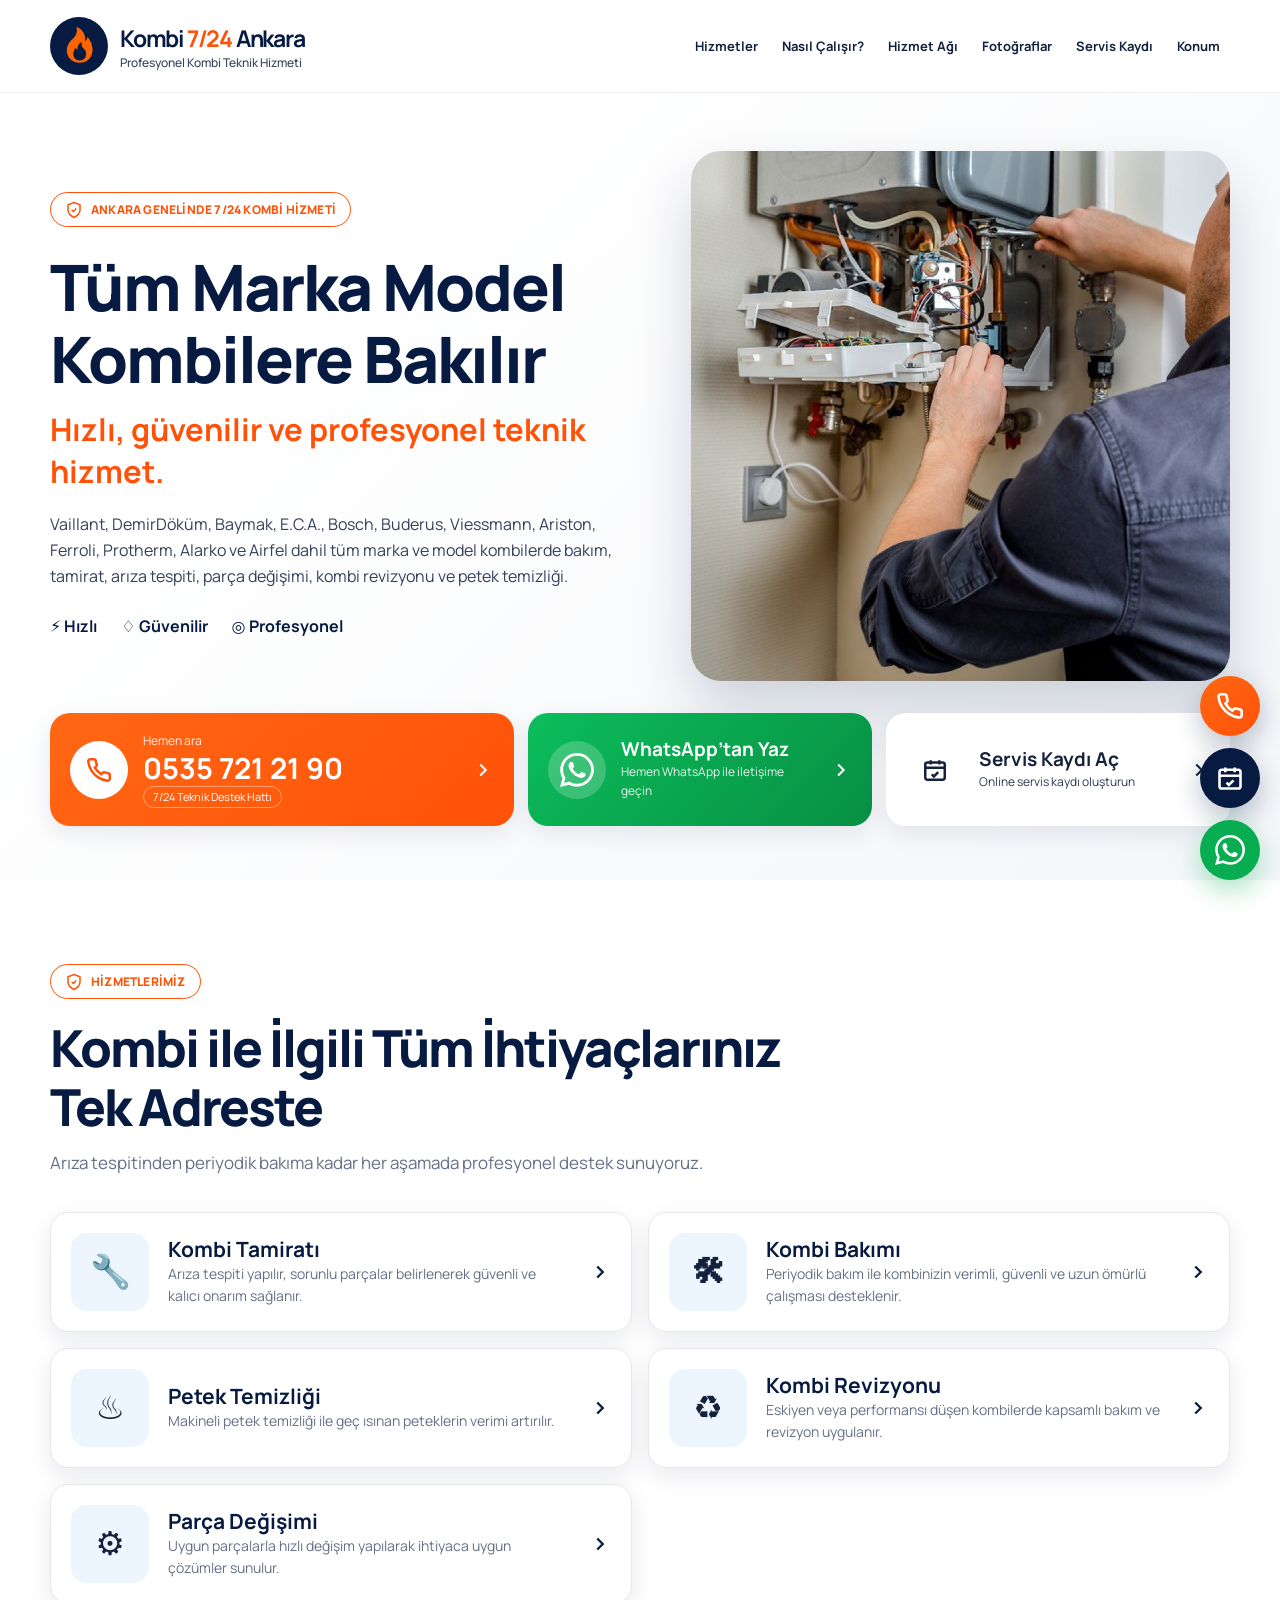
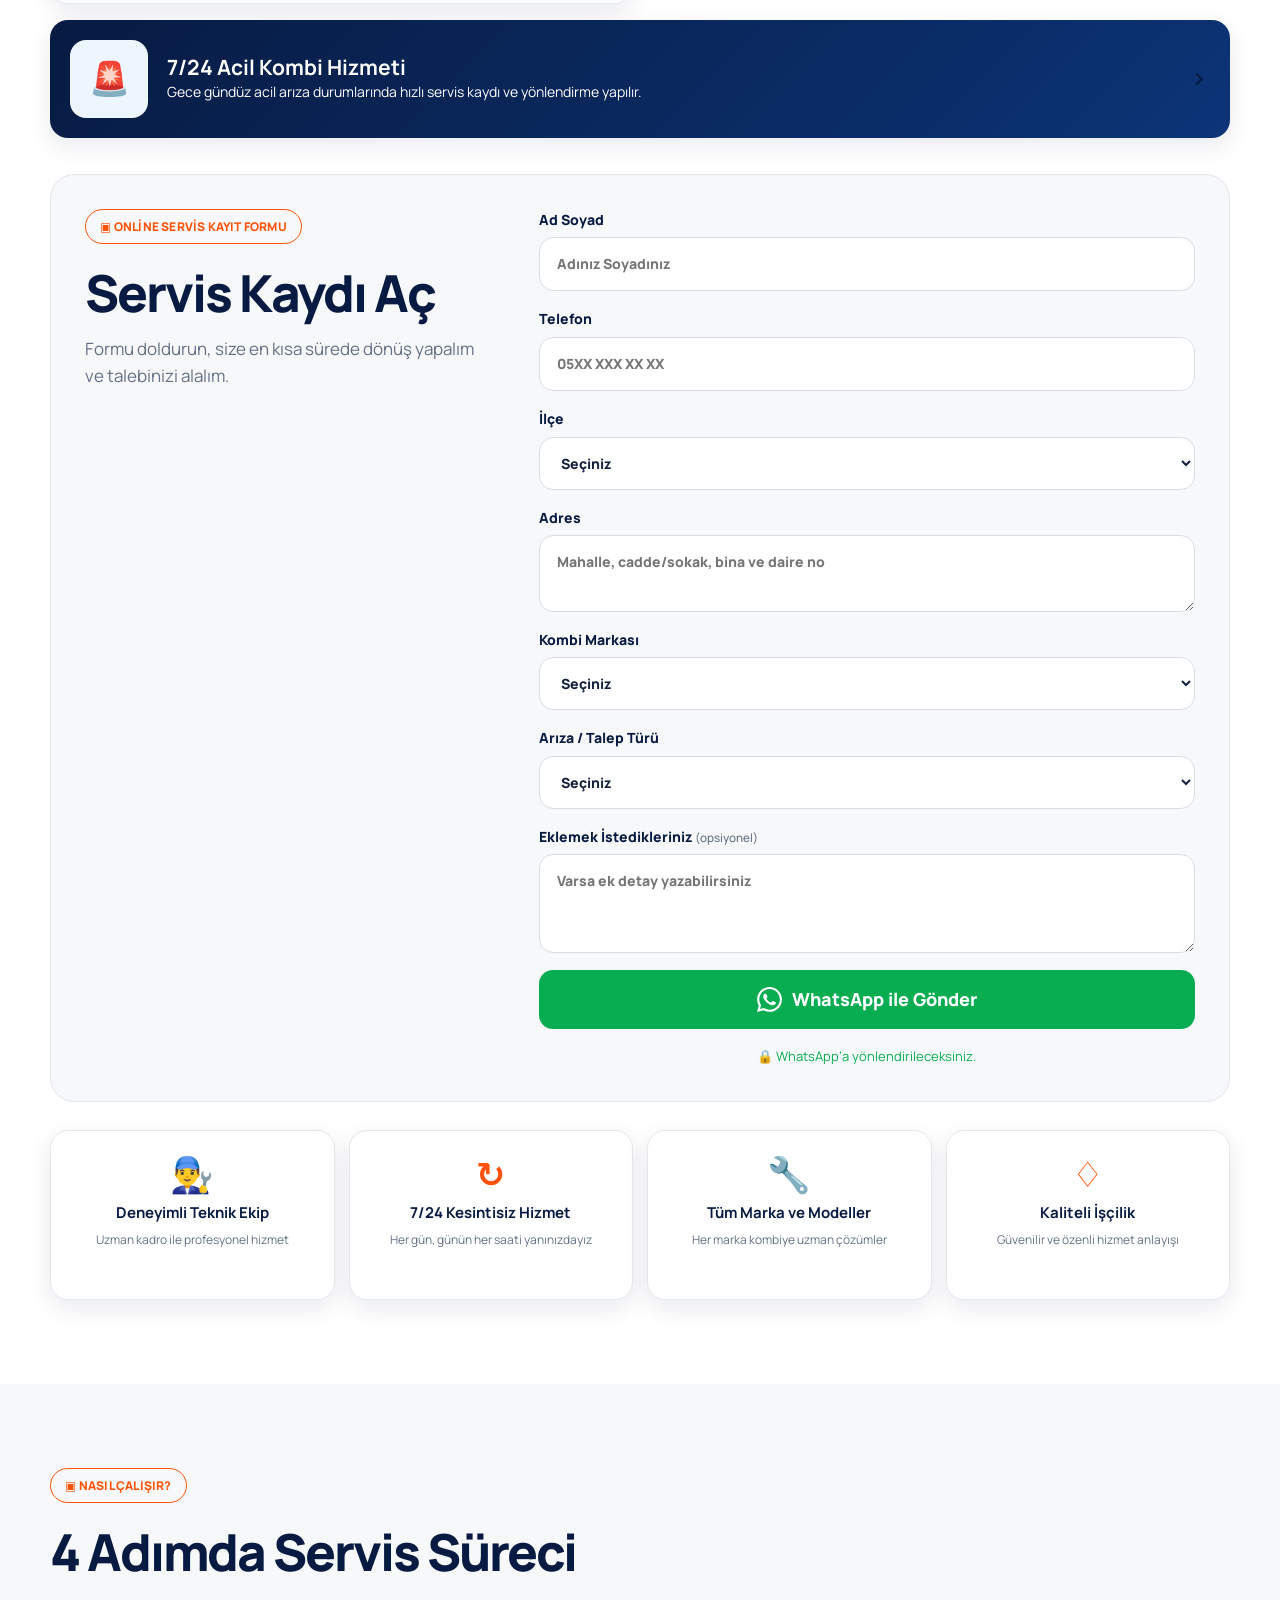
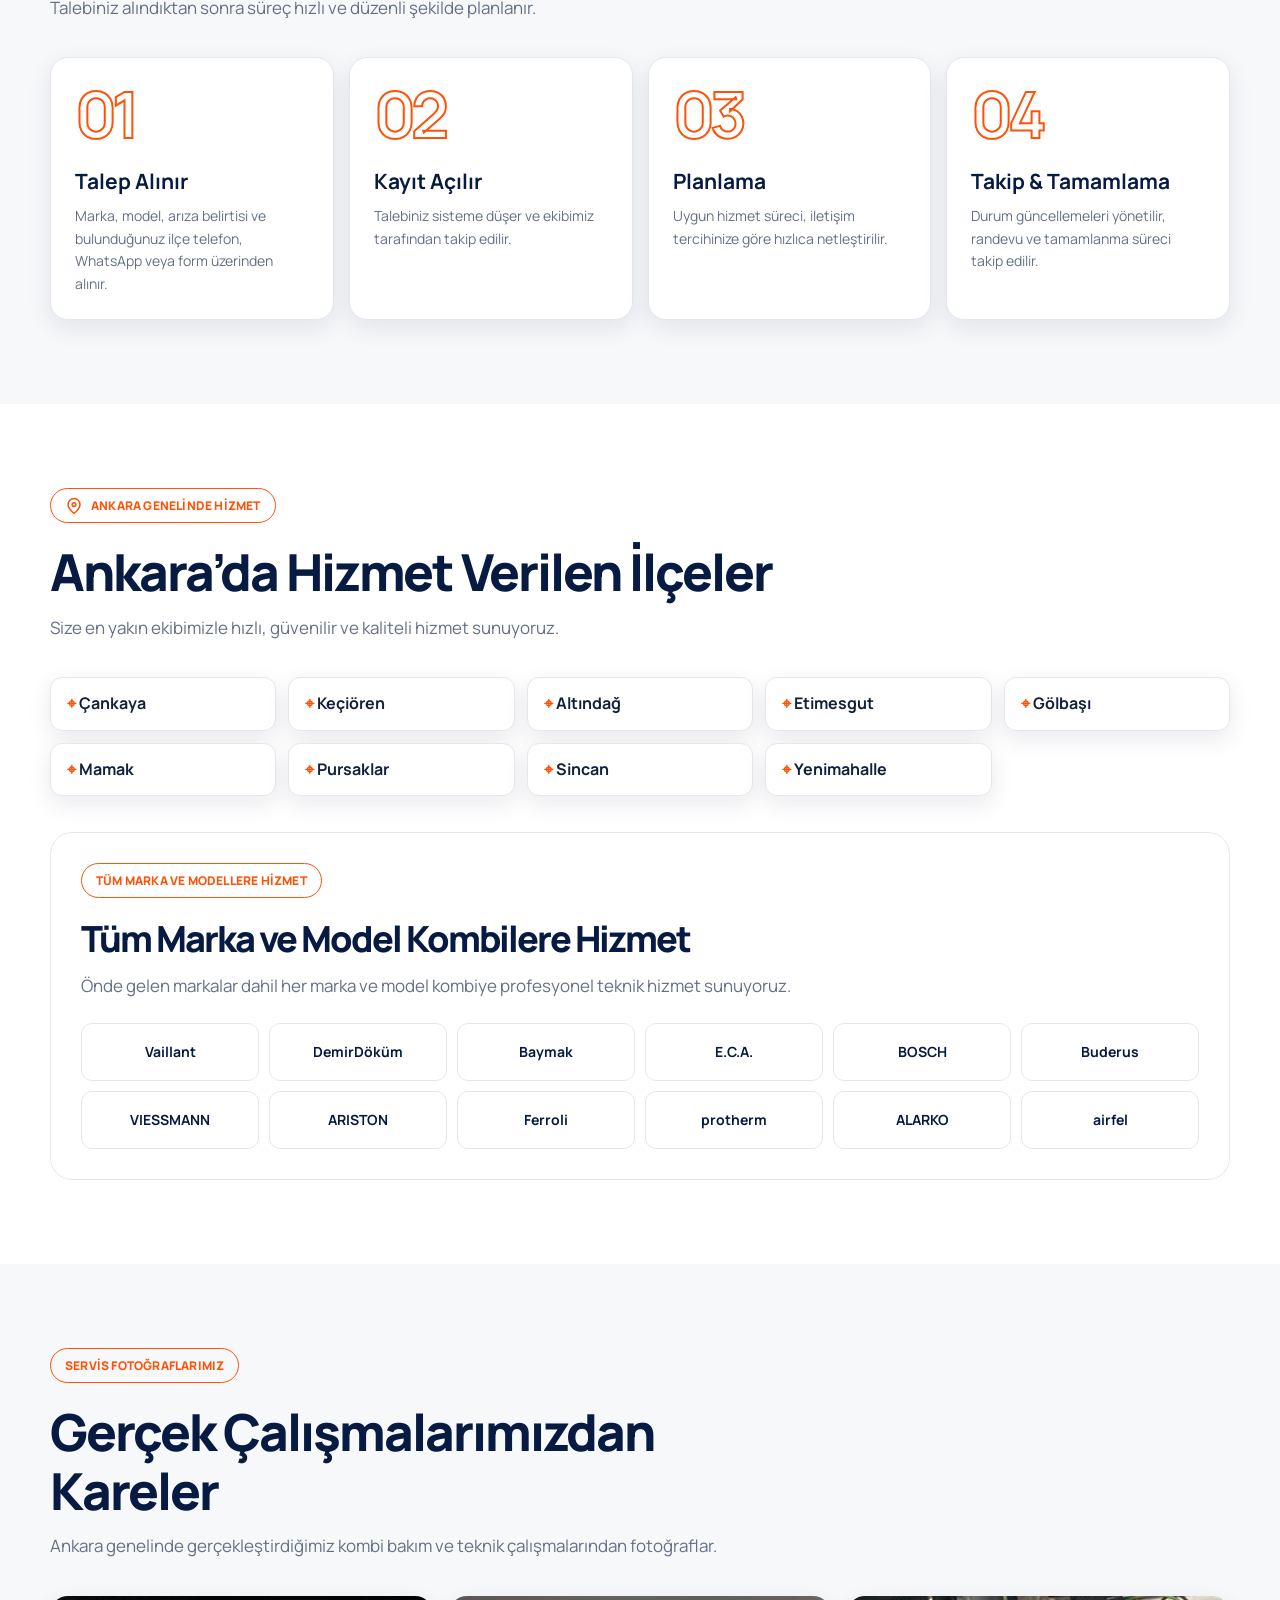
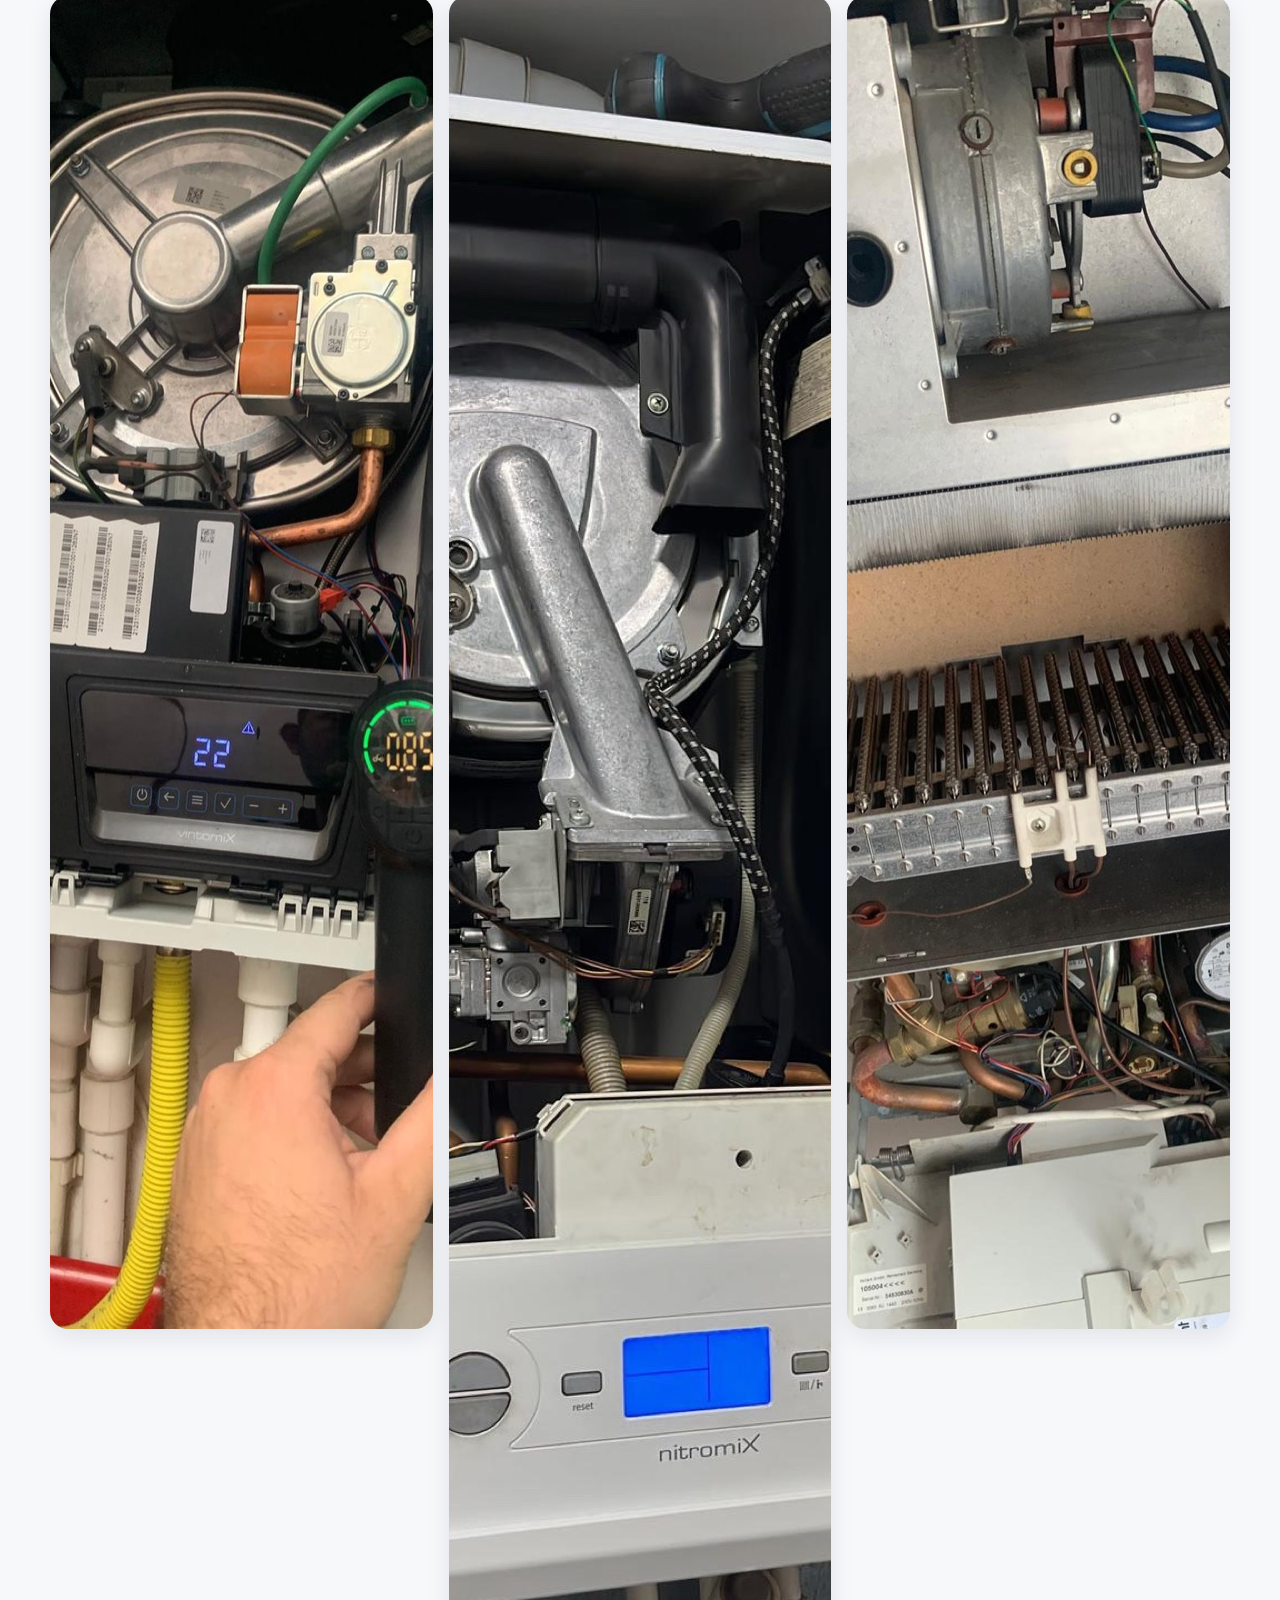
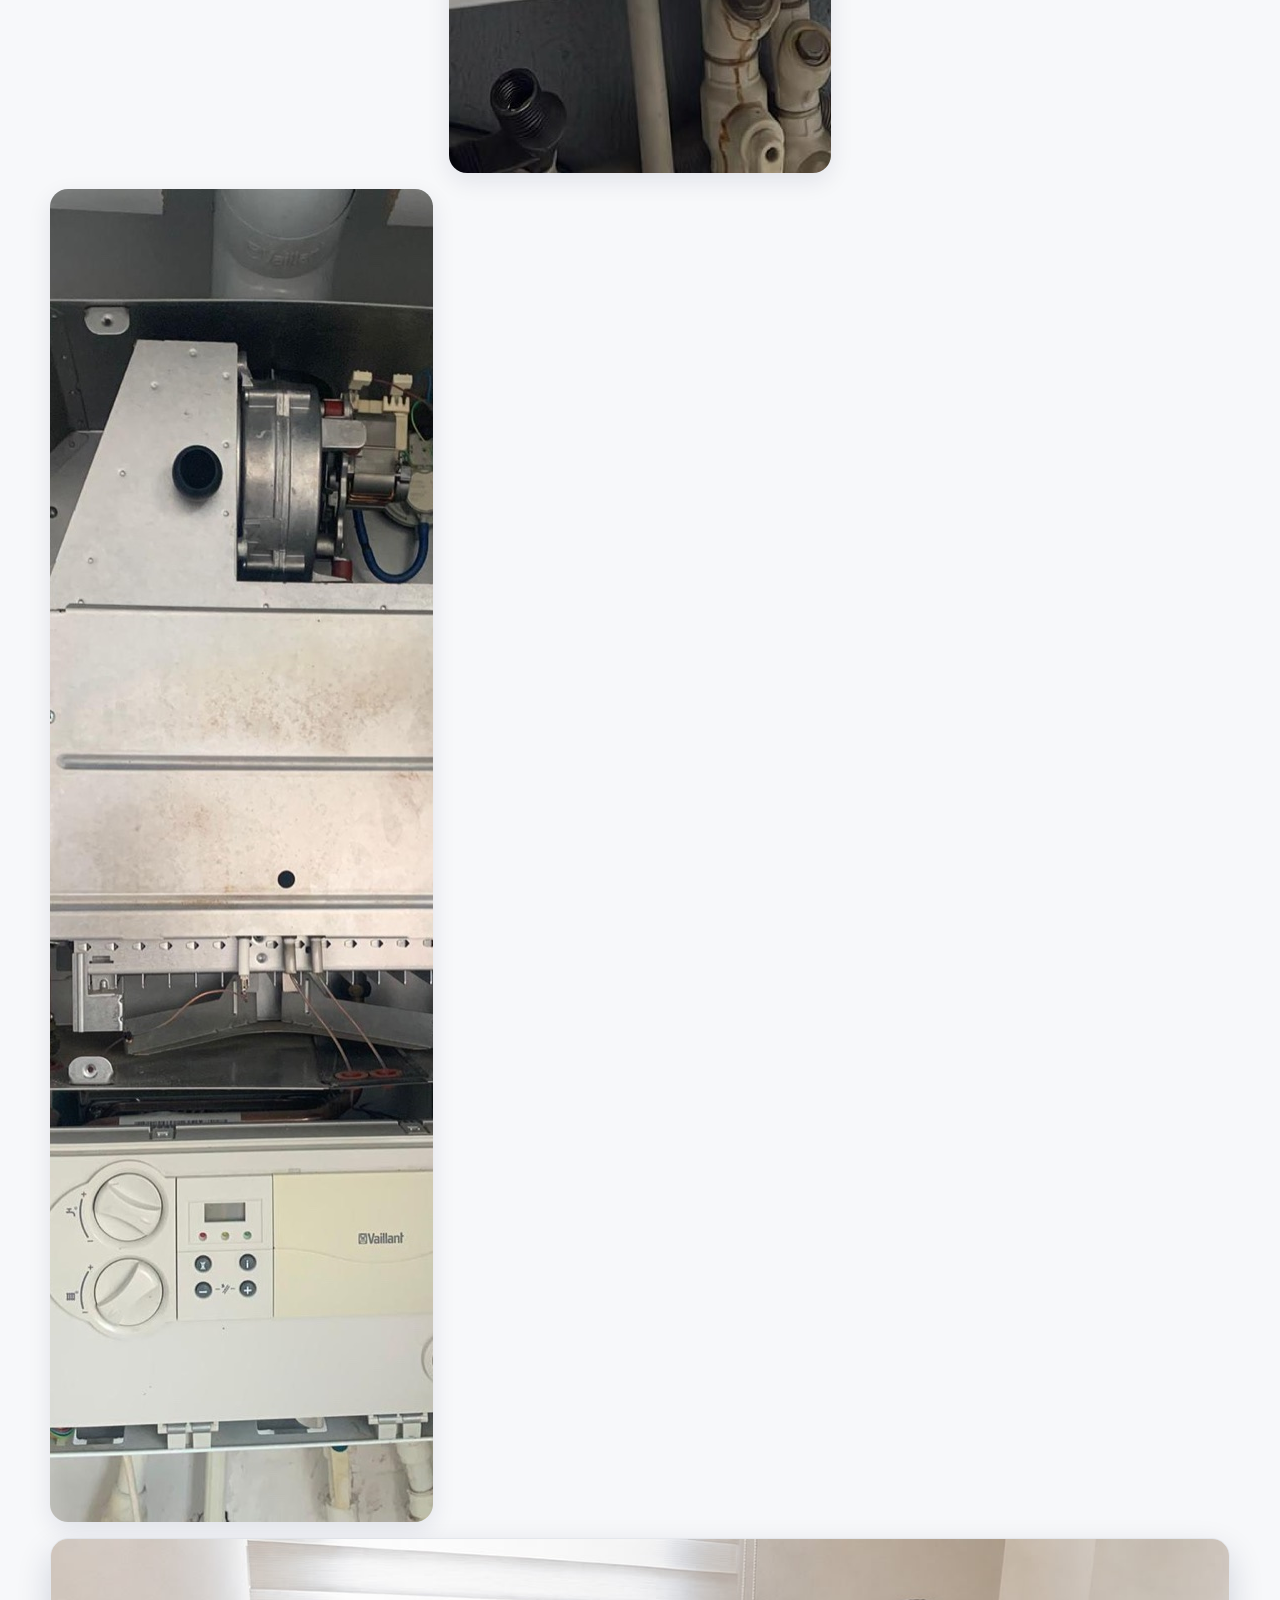
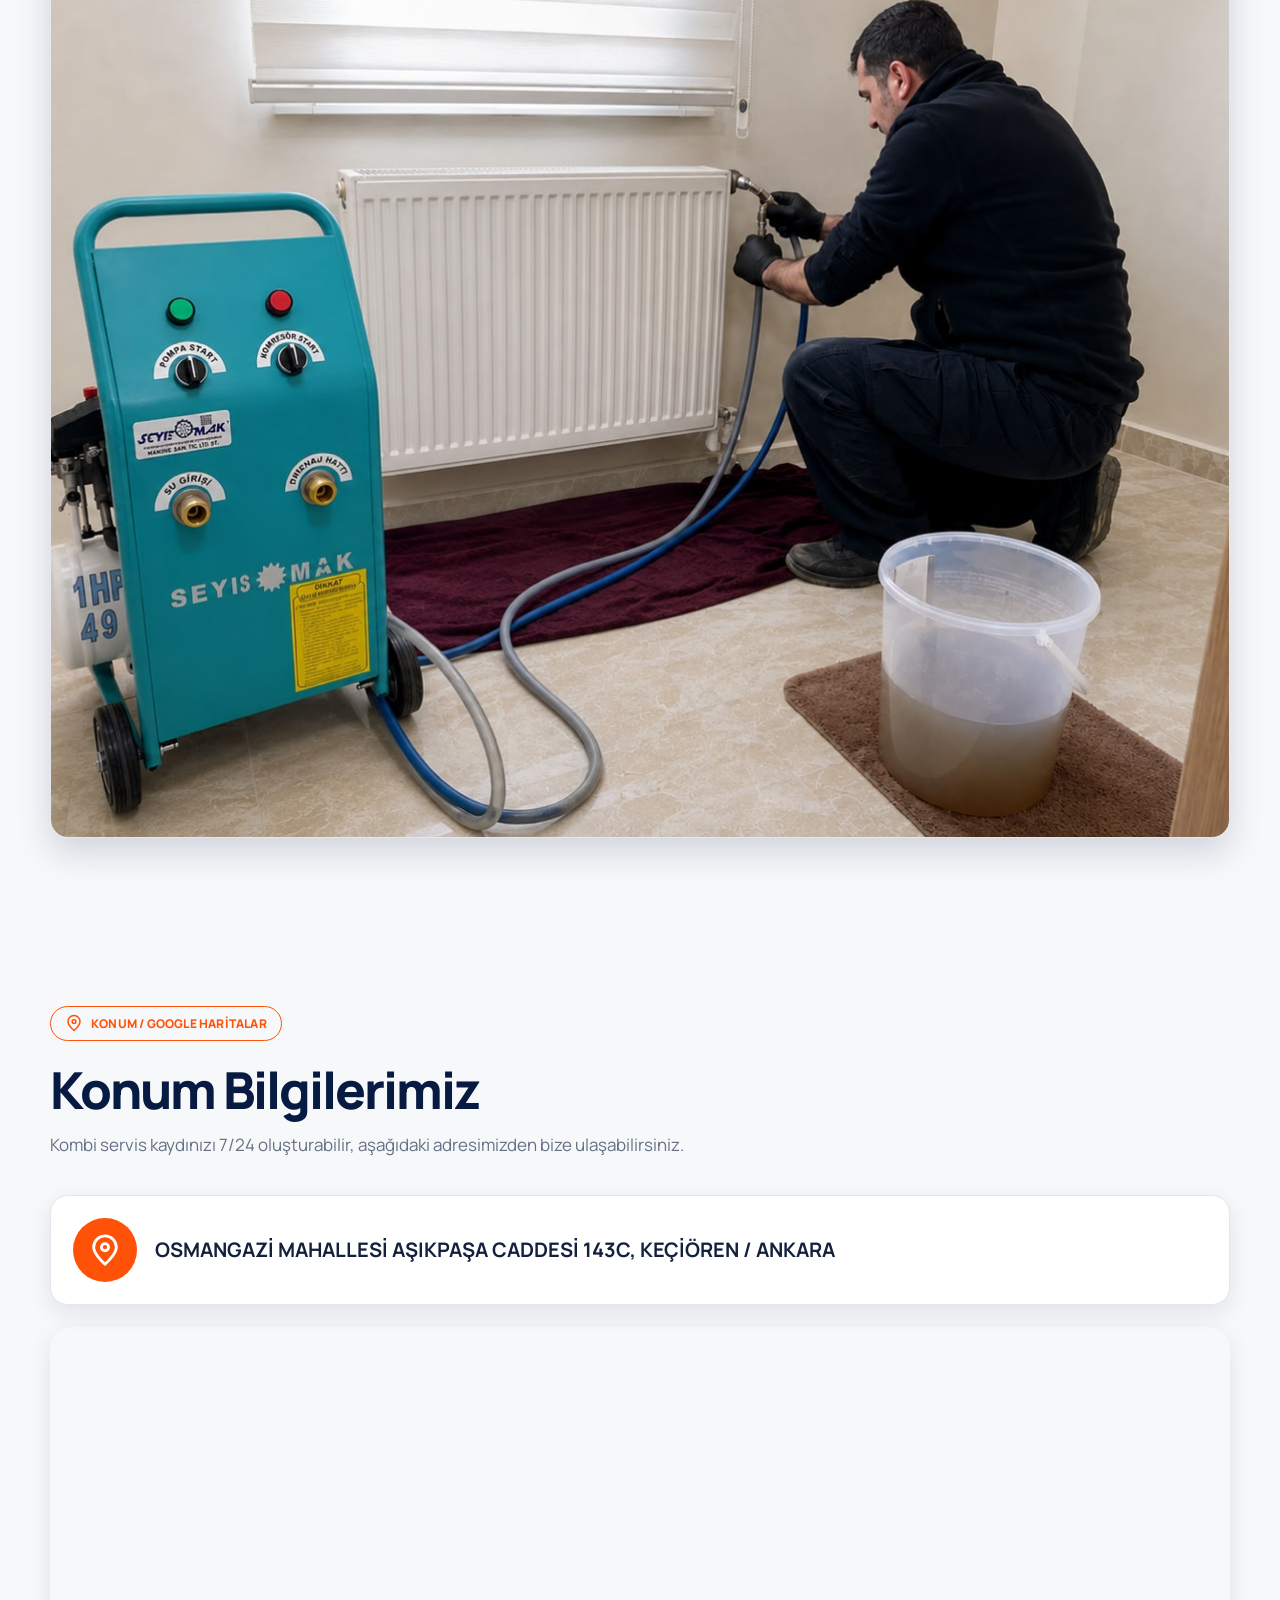
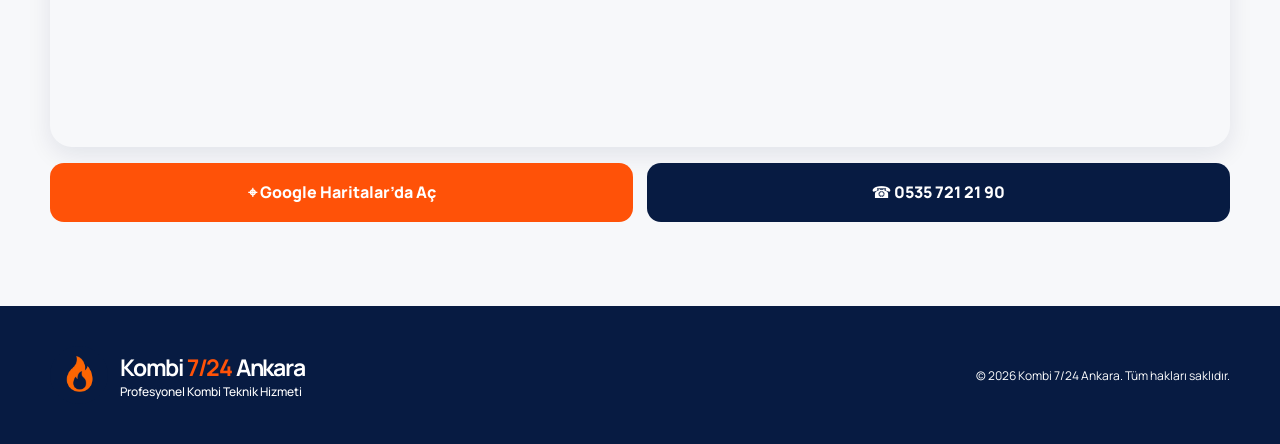
==== commit d942b123: "SEO/güvenlik düzeltmeleri ve WhatsApp ikonu - Canonical, og:url, og:image, schema, sitemap, robots: " ====
--- a/index.html
+++ b/index.html
@@ -7,7 +7,7 @@
   <meta name="description" content="Ankara genelinde 7/24 kombi bakım, tamir, arıza tespiti, parça değişimi, revizyon ve petek temizliği hizmeti.">
   <meta name="theme-color" content="#071b42">
   <meta name="robots" content="index, follow">
-  <link rel="canonical" href="https://kombi724ankara.netlify.app/">
+  <link rel="canonical" href="https://kombi724ankara.com/">
   <link rel="manifest" href="manifest.webmanifest">
   <link rel="icon" href="images/app-icon.png" type="image/png">
   <link rel="apple-touch-icon" href="images/app-icon.png">
@@ -19,16 +19,17 @@
   <meta property="og:type" content="website">
   <meta property="og:title" content="Kombi 7/24 Ankara">
   <meta property="og:description" content="Ankara genelinde profesyonel kombi teknik hizmeti.">
-  <meta property="og:image" content="https://kombi724ankara.netlify.app/images/og-kapak.jpg">
+  <meta property="og:url" content="https://kombi724ankara.com/">
+  <meta property="og:image" content="https://kombi724ankara.com/images/og-kapak.jpg">
   <script type="application/ld+json">
   {
     "@context":"https://schema.org",
     "@type":"HVACBusiness",
     "name":"Kombi 7/24 Ankara",
     "telephone":"+905357212190",
-    "url":"https://kombi724ankara.netlify.app/",
-    "image":"https://kombi724ankara.netlify.app/images/og-kapak.jpg",
-    "address":{"@type":"PostalAddress","streetAddress":"Osmangazi Mahallesi Aşıkpaşa Caddesi 143B","addressLocality":"Keçiören","addressRegion":"Ankara","addressCountry":"TR"},
+    "url":"https://kombi724ankara.com/",
+    "image":"https://kombi724ankara.com/images/og-kapak.jpg",
+    "address":{"@type":"PostalAddress","streetAddress":"Osmangazi Mahallesi Aşıkpaşa Caddesi 143C","addressLocality":"Keçiören","addressRegion":"Ankara","addressCountry":"TR"},
     "openingHours":"Mo-Su 00:00-23:59",
     "areaServed":["Ankara","Çankaya","Keçiören","Altındağ","Etimesgut","Gölbaşı","Mamak","Pursaklar","Sincan","Yenimahalle"]
   }
@@ -42,14 +43,14 @@
     <symbol id="i-pin" viewBox="0 0 24 24"><path d="M20 10c0 5-8 12-8 12S4 15 4 10a8 8 0 1 1 16 0Z"/><circle cx="12" cy="10" r="2.5"/></symbol>
     <symbol id="i-calendar" viewBox="0 0 24 24"><rect x="3" y="5" width="18" height="16" rx="2"/><path d="M16 3v4M8 3v4M3 10h18m-6 4-4 4-2-2"/></symbol>
     <symbol id="i-clock" viewBox="0 0 24 24"><circle cx="12" cy="12" r="9"/><path d="M12 7v5l3 2"/></symbol>
-    <symbol id="i-whatsapp" viewBox="0 0 24 24"><path d="M20.5 3.5A11.8 11.8 0 0 0 12.1 0C5.5 0 .2 5.3.2 11.9c0 2.1.6 4.2 1.6 6L0 24l6.3-1.7c1.8 1 3.8 1.5 5.8 1.5 6.6 0 11.9-5.3 11.9-11.9 0-3.2-1.2-6.2-3.5-8.4ZM12.1 21.8c-1.8 0-3.5-.5-5.1-1.4l-.4-.2-3.7 1 1-3.6-.2-.4a9.8 9.8 0 1 1 8.4 4.6Zm5.4-7.4c-.3-.1-1.8-.9-2.1-1-.3-.1-.5-.1-.7.2-.2.3-.8 1-.9 1.2-.2.2-.3.2-.6.1-1.7-.8-2.8-1.5-3.9-3.4-.3-.5.3-.5.8-1.6.1-.2 0-.4 0-.6l-1-2.4c-.2-.6-.5-.5-.7-.5h-.6c-.2 0-.6.1-.9.4-.3.3-1.2 1.2-1.2 2.9s1.2 3.3 1.4 3.5c.2.2 2.4 3.7 5.9 5.2 2.2.9 3.1 1 4.2.8.7-.1 1.8-.7 2-1.4.3-.7.3-1.3.2-1.4-.1-.2-.3-.3-.6-.4Z" fill="currentColor"/></symbol>
+    <symbol id="i-whatsapp" viewBox="0 0 24 24"><path fill="currentColor" d="M17.472 14.382c-.297-.149-1.758-.867-2.03-.967-.273-.099-.471-.148-.67.15-.197.297-.767.966-.94 1.164-.173.199-.347.223-.644.075-.297-.149-1.255-.463-2.39-1.475-.883-.788-1.48-1.761-1.653-2.059-.173-.297-.018-.458.13-.606.134-.133.298-.347.446-.52.149-.174.198-.298.298-.497.099-.198.05-.371-.025-.52-.075-.149-.669-1.612-.916-2.207-.242-.579-.487-.5-.669-.51-.173-.008-.371-.01-.57-.01-.198 0-.52.074-.792.372-.272.297-1.04 1.016-1.04 2.479 0 1.462 1.065 2.875 1.213 3.074.149.198 2.096 3.2 5.077 4.487.709.306 1.262.489 1.694.625.712.227 1.36.195 1.871.118.571-.085 1.758-.719 2.006-1.413.248-.694.248-1.289.173-1.413-.074-.124-.272-.198-.57-.347m-5.421 7.403h-.004a9.87 9.87 0 0 1-5.031-1.378l-.361-.214-3.741.982.998-3.648-.235-.374a9.86 9.86 0 0 1-1.51-5.26c.001-5.45 4.436-9.884 9.888-9.884 2.64 0 5.122 1.03 6.988 2.898a9.825 9.825 0 0 1 2.893 6.994c-.003 5.45-4.437 9.885-9.885 9.885m8.413-18.297A11.815 11.815 0 0 0 12.05 0C5.495 0 .16 5.335.157 11.892c0 2.096.547 4.142 1.588 5.945L.057 24l6.305-1.654a11.882 11.882 0 0 0 5.683 1.448h.005c6.554 0 11.89-5.335 11.893-11.893a11.821 11.821 0 0 0-3.48-8.413"/></symbol>
     <symbol id="i-flame" viewBox="0 0 32 32"><path d="M16 2c-1 4 1.5 6.5 3.6 9 2.1 2.5 3.9 5 3.9 8.4A7.5 7.5 0 0 1 8.5 19c0-2.1.8-3.8 2-5.3.3 1.2 1 2.1 2.2 2.5-1.1-3.4.4-7 3.3-9.7 0 1.6.7 2.6 1.9 3.2C18.6 7.3 17.6 4.2 16 2Z" fill="currentColor"/><path d="M16 14.5c1.7 1.8 2.8 3.4 2.8 5.3a3.3 3.3 0 0 1-6.6 0c0-1.1.5-2 1.2-2.9.2.8.6 1.3 1.3 1.6-.5-1.6.3-3.2 1.3-4Z" fill="#fff" opacity=".22"/></symbol>
   </svg>
 
   <header class="header" id="header">
     <div class="shell header__inner">
       <a class="brand" href="#anasayfa" aria-label="Kombi 7/24 Ankara">
-        <span class="brand__flame"><img src="images/logo-alev.png" alt="Kombi 7/24 Ankara logosu"></span>
+        <span class="brand__flame"><img src="images/logo-alev.png" alt="Kombi 7/24 Ankara logosu" width="512" height="512"></span>
         <span><b>Kombi <em>7/24</em> Ankara</b><small>Profesyonel Kombi Teknik Hizmeti</small></span>
       </a>
       <nav class="nav" id="nav">
@@ -69,7 +70,7 @@
           <p>Vaillant, DemirDöküm, Baymak, E.C.A., Bosch, Buderus, Viessmann, Ariston, Ferroli, Protherm, Alarko ve Airfel dahil tüm marka ve model kombilerde bakım, tamirat, arıza tespiti, parça değişimi, kombi revizyonu ve petek temizliği.</p>
           <div class="trust-row"><span>⚡ Hızlı</span><span>♢ Güvenilir</span><span>◎ Profesyonel</span></div>
         </div>
-        <div class="hero__photo"><img src="images/gercek-2.jpg" alt="Kombi üzerinde çalışan teknik ekip"></div>
+        <div class="hero__photo"><img src="images/gercek-2.jpg" alt="Kombi üzerinde çalışan teknik ekip" width="1400" height="933"></div>
       </div>
       <div class="shell action-stack">
         <a class="action action--call" href="tel:+905357212190"><span class="action__icon"><svg><use href="#i-phone"/></svg></span><span><small>Hemen ara</small><strong>0535 721 21 90</strong><em>7/24 Teknik Destek Hattı</em></span><svg class="chev"><use href="#i-chevron"/></svg></a>
@@ -138,8 +139,8 @@
     <section class="section section--soft" id="galeri">
       <div class="shell">
         <div class="section-head"><span class="pill">Servis Fotoğraflarımız</span><h2>Gerçek Çalışmalarımızdan Kareler</h2><p>Ankara genelinde gerçekleştirdiğimiz kombi bakım ve teknik çalışmalarından fotoğraflar.</p></div>
-        <div class="gallery"><img src="images/gercek-3.jpg" alt="Kombi ölçüm ve bakım çalışması" loading="lazy"><img src="images/gercek-4.jpg" alt="Açık kombi iç aksamı" loading="lazy"><img src="images/gercek-5.jpg" alt="Kombi brülör ve iç aksamı" loading="lazy"><img src="images/gercek-6.jpg" alt="Kombi bakım çalışması" loading="lazy"></div>
-        <img class="gallery-wide" src="images/petek-temizligi.png" alt="Makineli petek temizliği çalışması" loading="lazy">
+        <div class="gallery"><img src="images/gercek-3.jpg" alt="Kombi ölçüm ve bakım çalışması" width="1000" height="1333" loading="lazy"><img src="images/gercek-4.jpg" alt="Açık kombi iç aksamı" width="1000" height="1777" loading="lazy"><img src="images/gercek-5.jpg" alt="Kombi brülör ve iç aksamı" width="1000" height="1333" loading="lazy"><img src="images/gercek-6.jpg" alt="Kombi bakım çalışması" width="1000" height="1333" loading="lazy"></div>
+        <img class="gallery-wide" src="images/petek-temizligi.png" alt="Makineli petek temizliği çalışması" width="1600" height="900" loading="lazy">
       </div>
     </section>
 
@@ -153,7 +154,7 @@
     </section>
   </main>
 
-  <footer><div class="shell"><a class="brand" href="#anasayfa"><span class="brand__flame"><img src="images/logo-alev.png" alt="Kombi 7/24 Ankara logosu"></span><span><b>Kombi <em>7/24</em> Ankara</b><small>Profesyonel Kombi Teknik Hizmeti</small></span></a><p>© <span id="year"></span> Kombi 7/24 Ankara. Tüm hakları saklıdır.</p></div></footer>
+  <footer><div class="shell"><a class="brand" href="#anasayfa"><span class="brand__flame"><img src="images/logo-alev.png" alt="Kombi 7/24 Ankara logosu" width="512" height="512"></span><span><b>Kombi <em>7/24</em> Ankara</b><small>Profesyonel Kombi Teknik Hizmeti</small></span></a><p>© <span id="year"></span> Kombi 7/24 Ankara. Tüm hakları saklıdır.</p></div></footer>
   <div class="float-stack" aria-label="Hızlı iletişim">
     <a class="fab fab--call" href="tel:+905357212190" aria-label="Telefon et"><svg><use href="#i-phone"/></svg><span class="fab__label">Telefon Et</span></a>
     <a class="fab fab--record" href="#kayit" aria-label="Servis kaydı aç"><svg><use href="#i-calendar"/></svg><span class="fab__label">Servis Kaydı Aç</span></a>
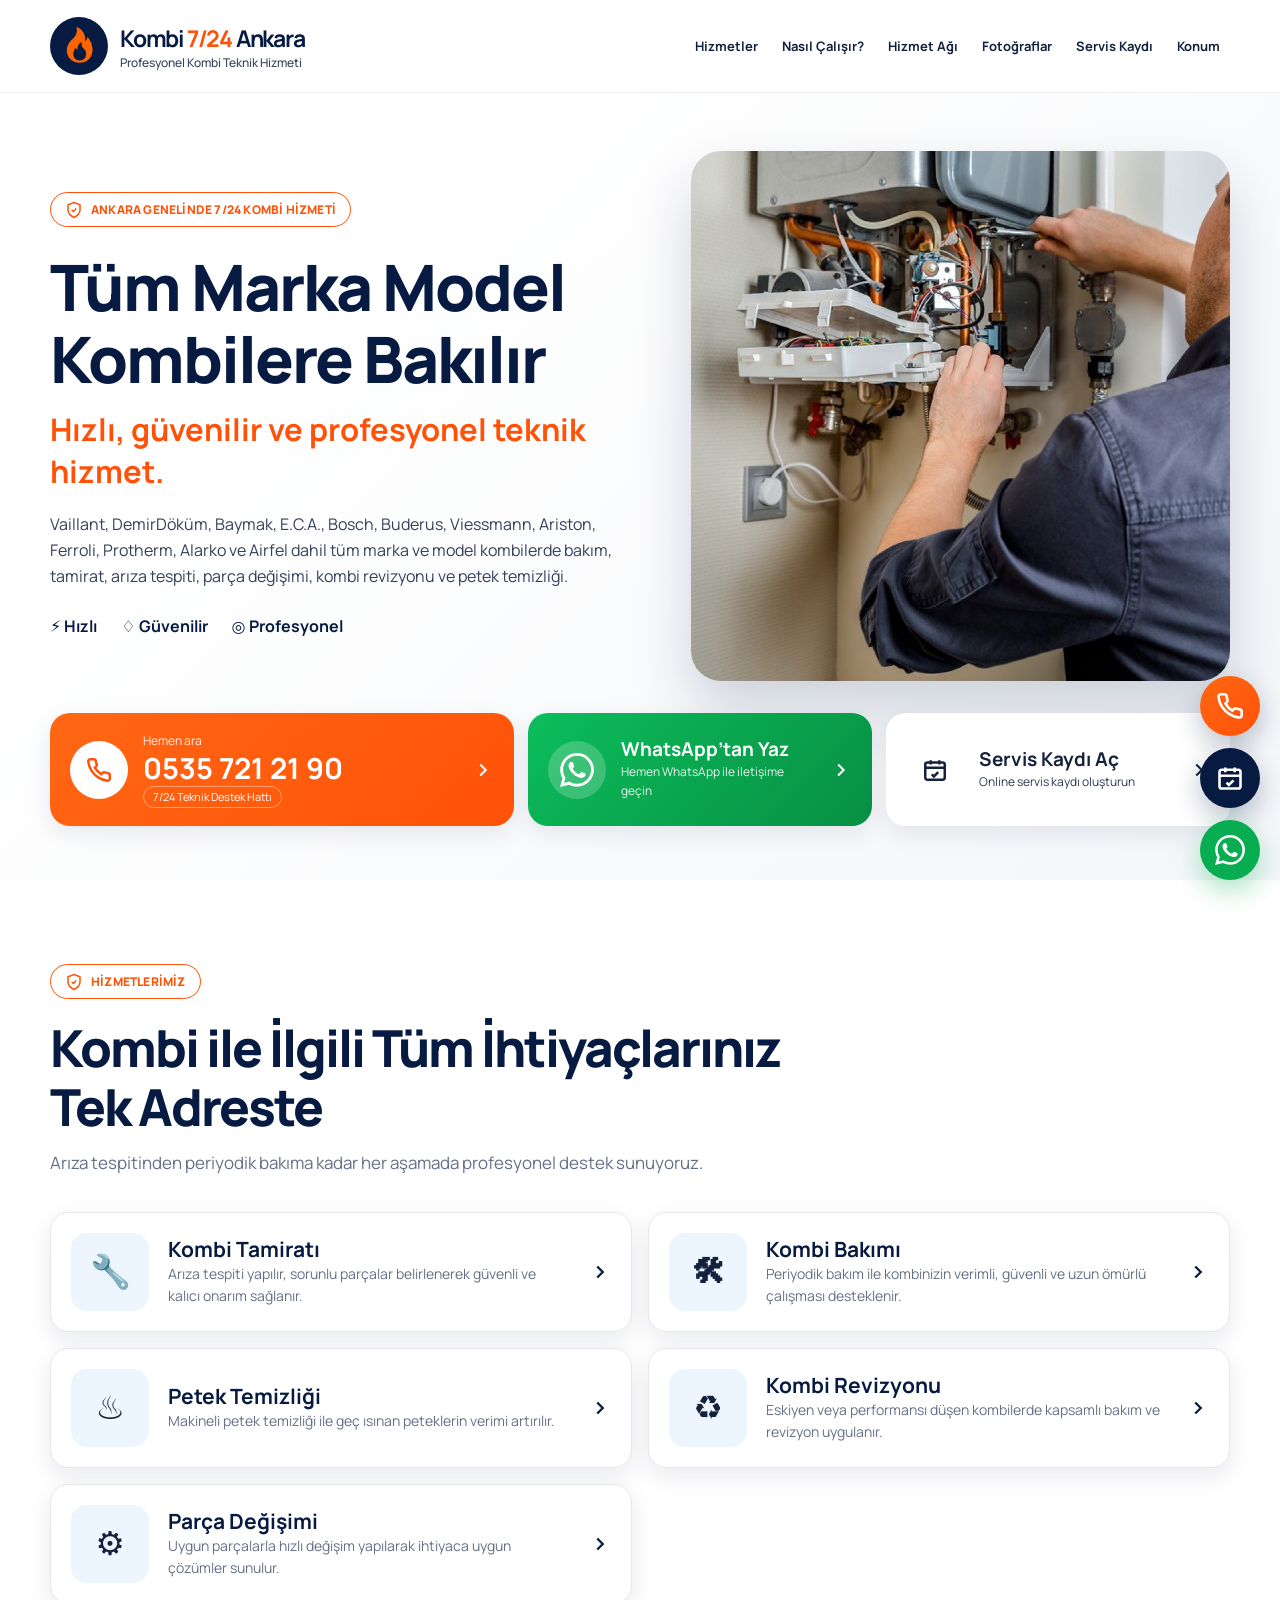
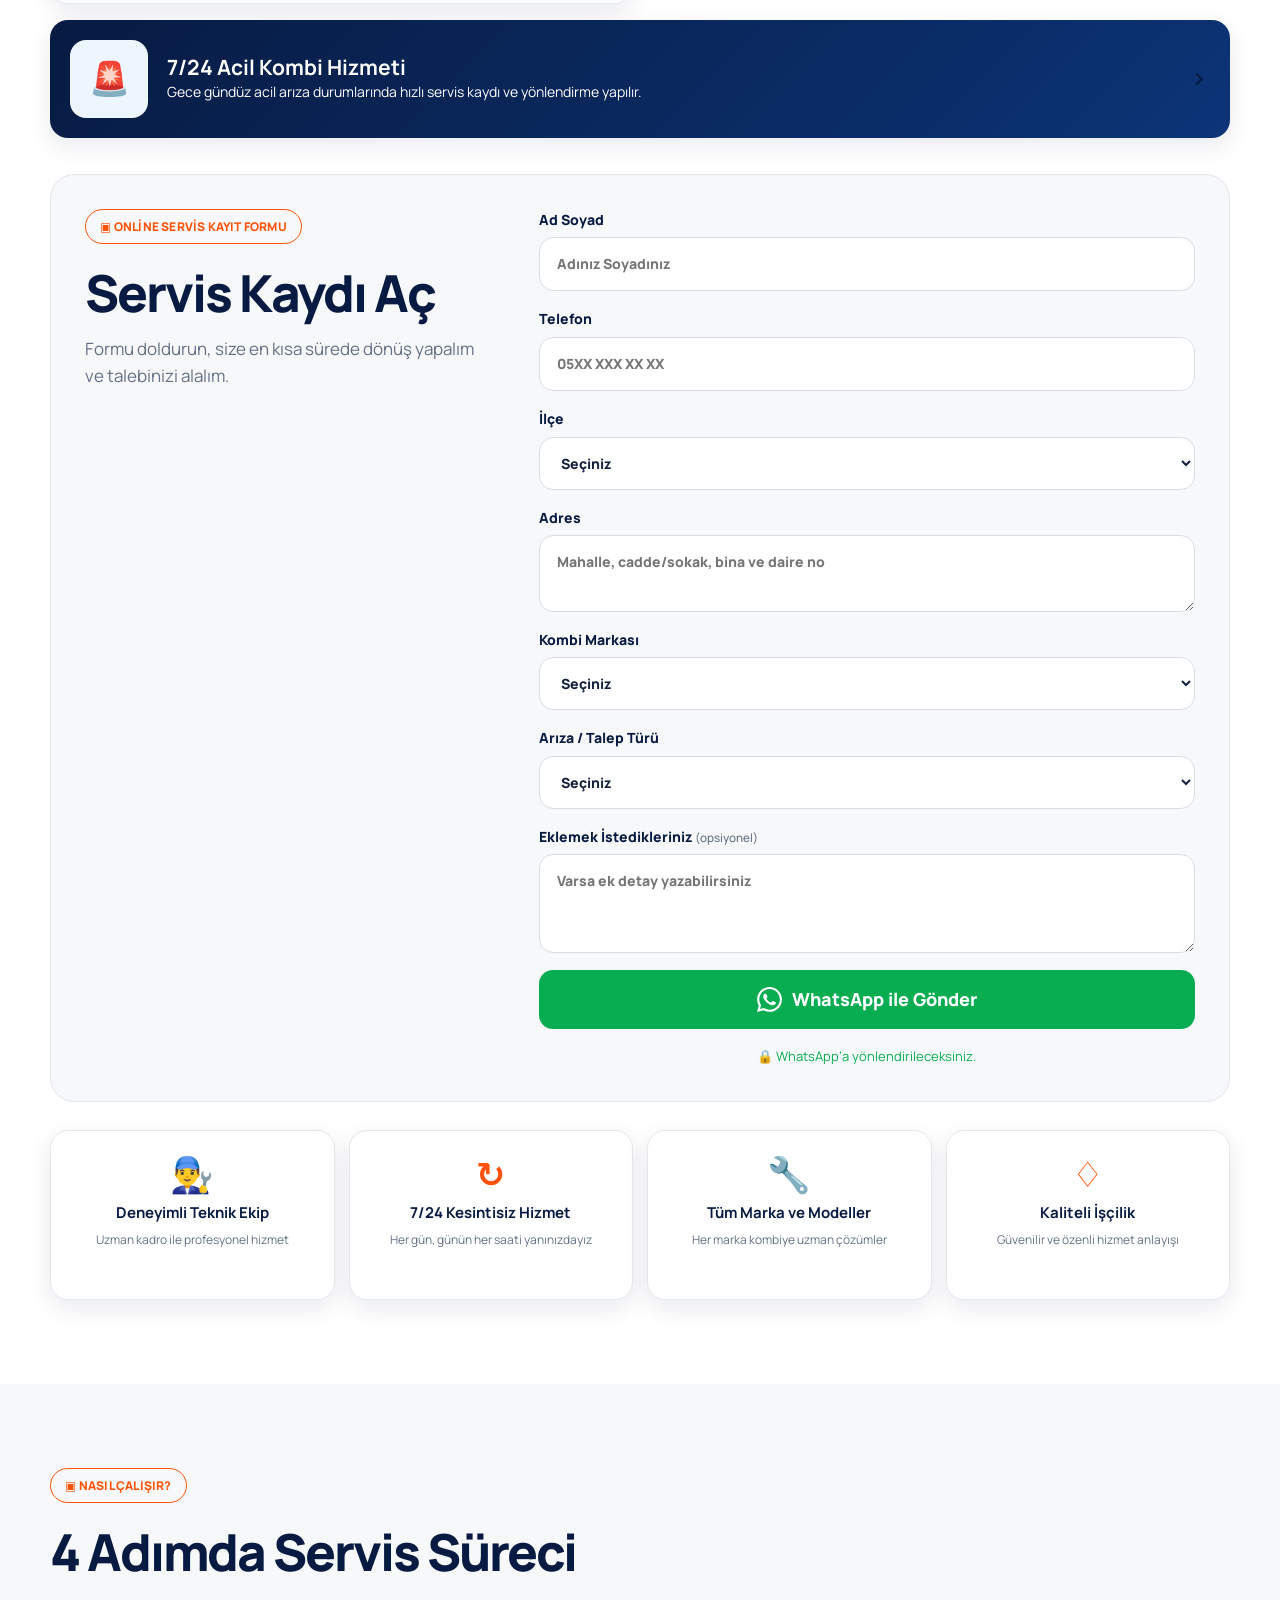
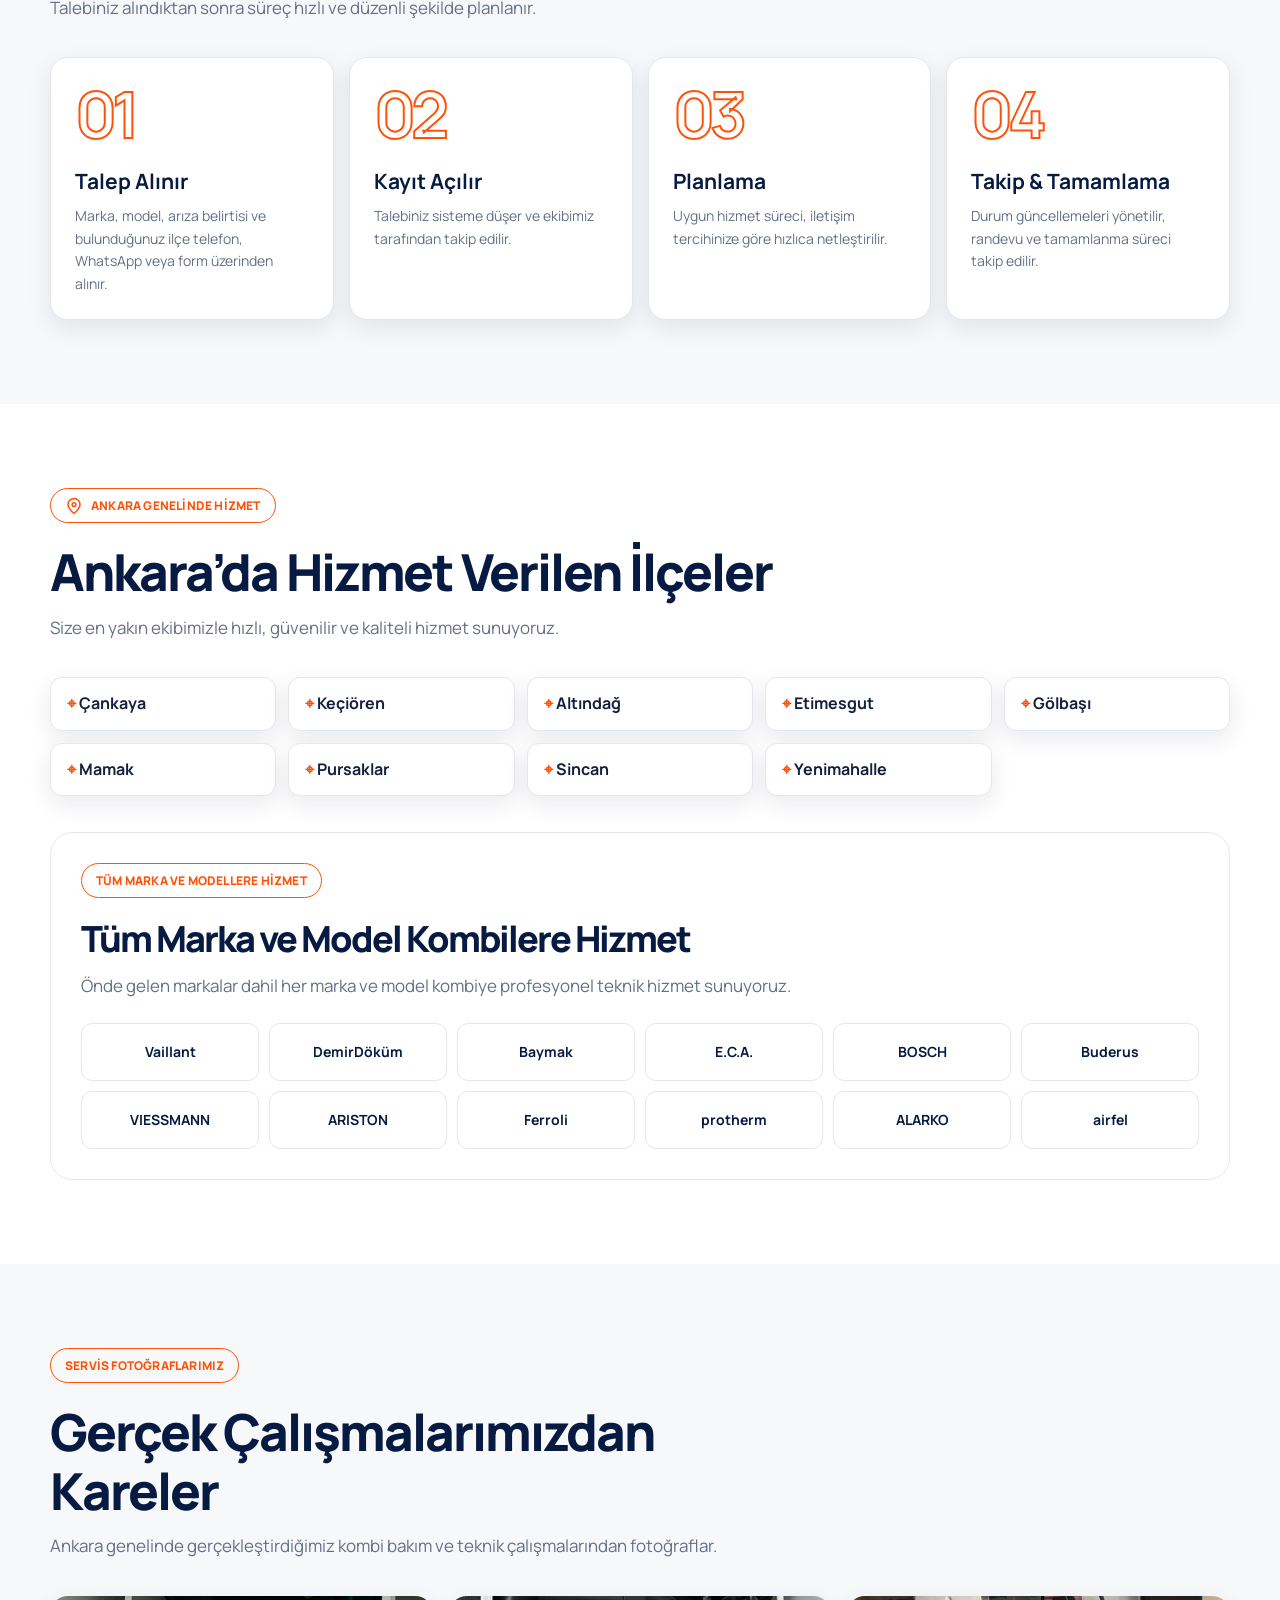
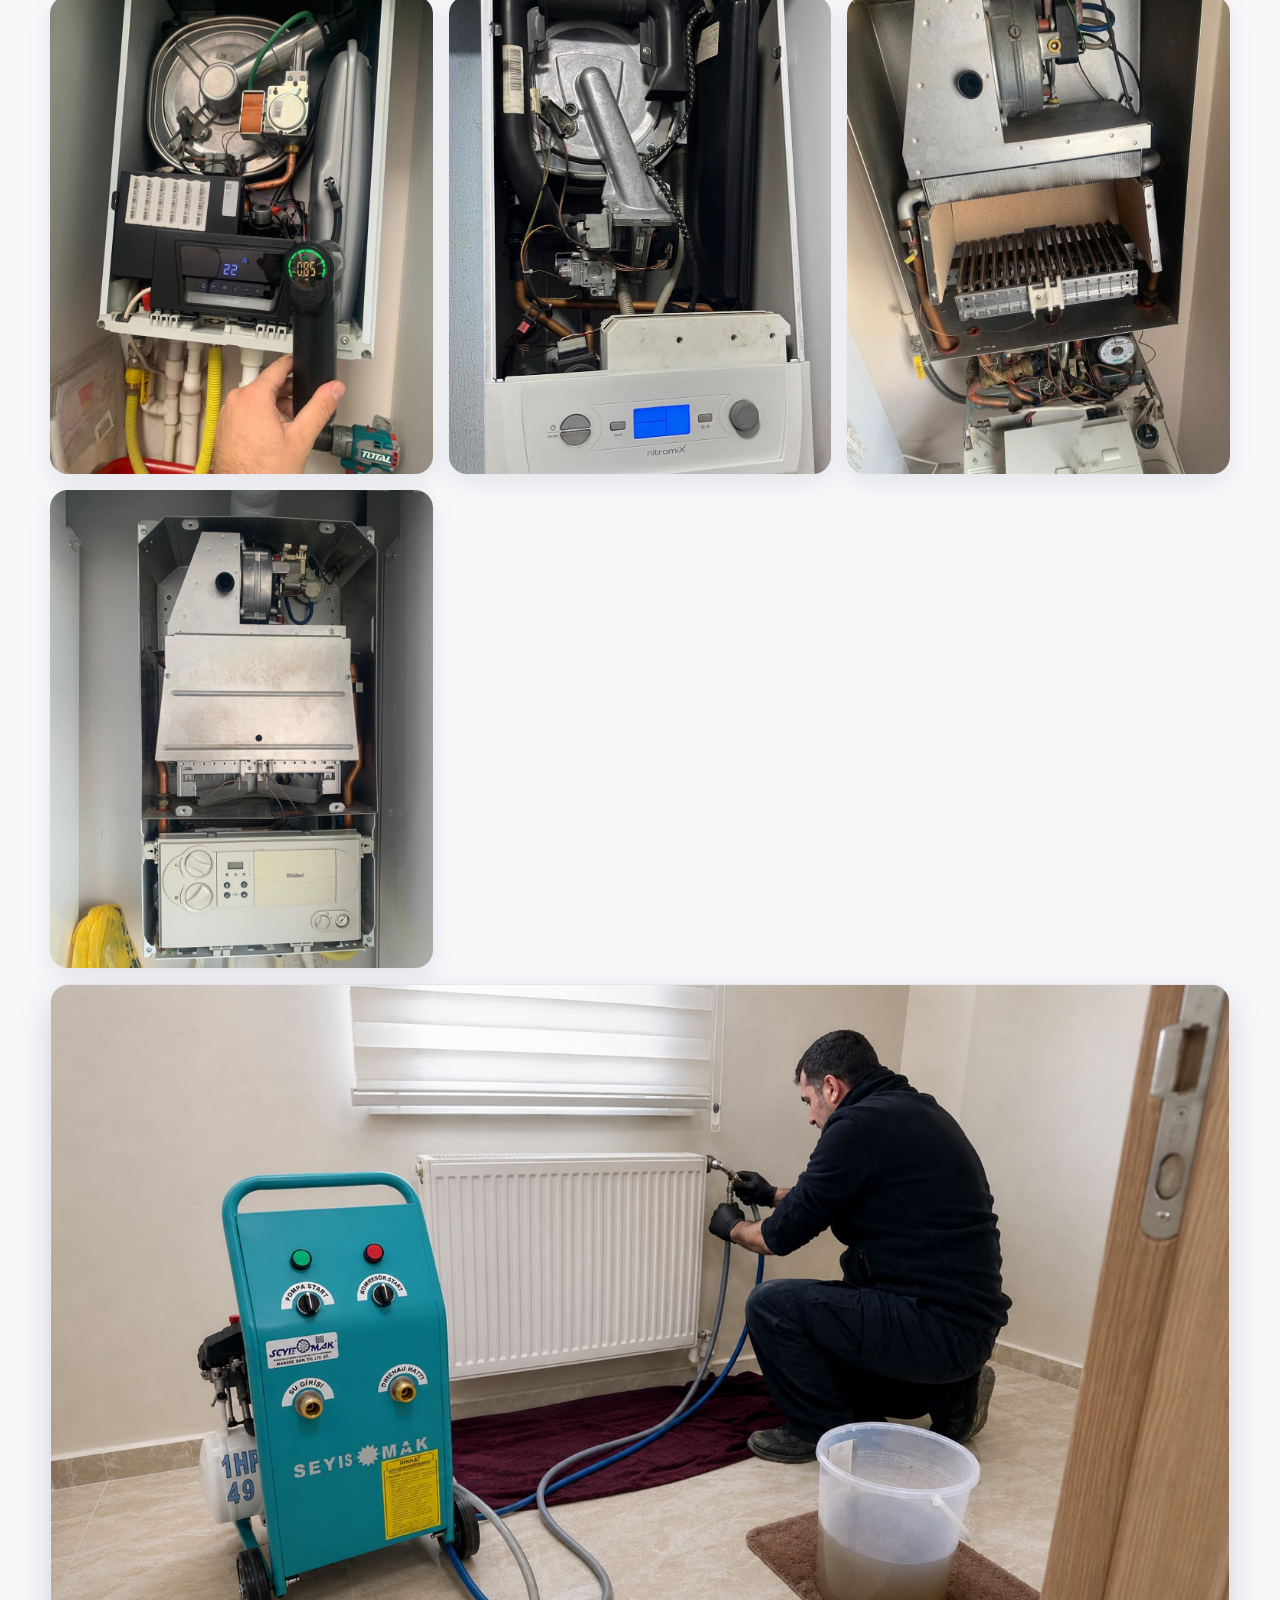
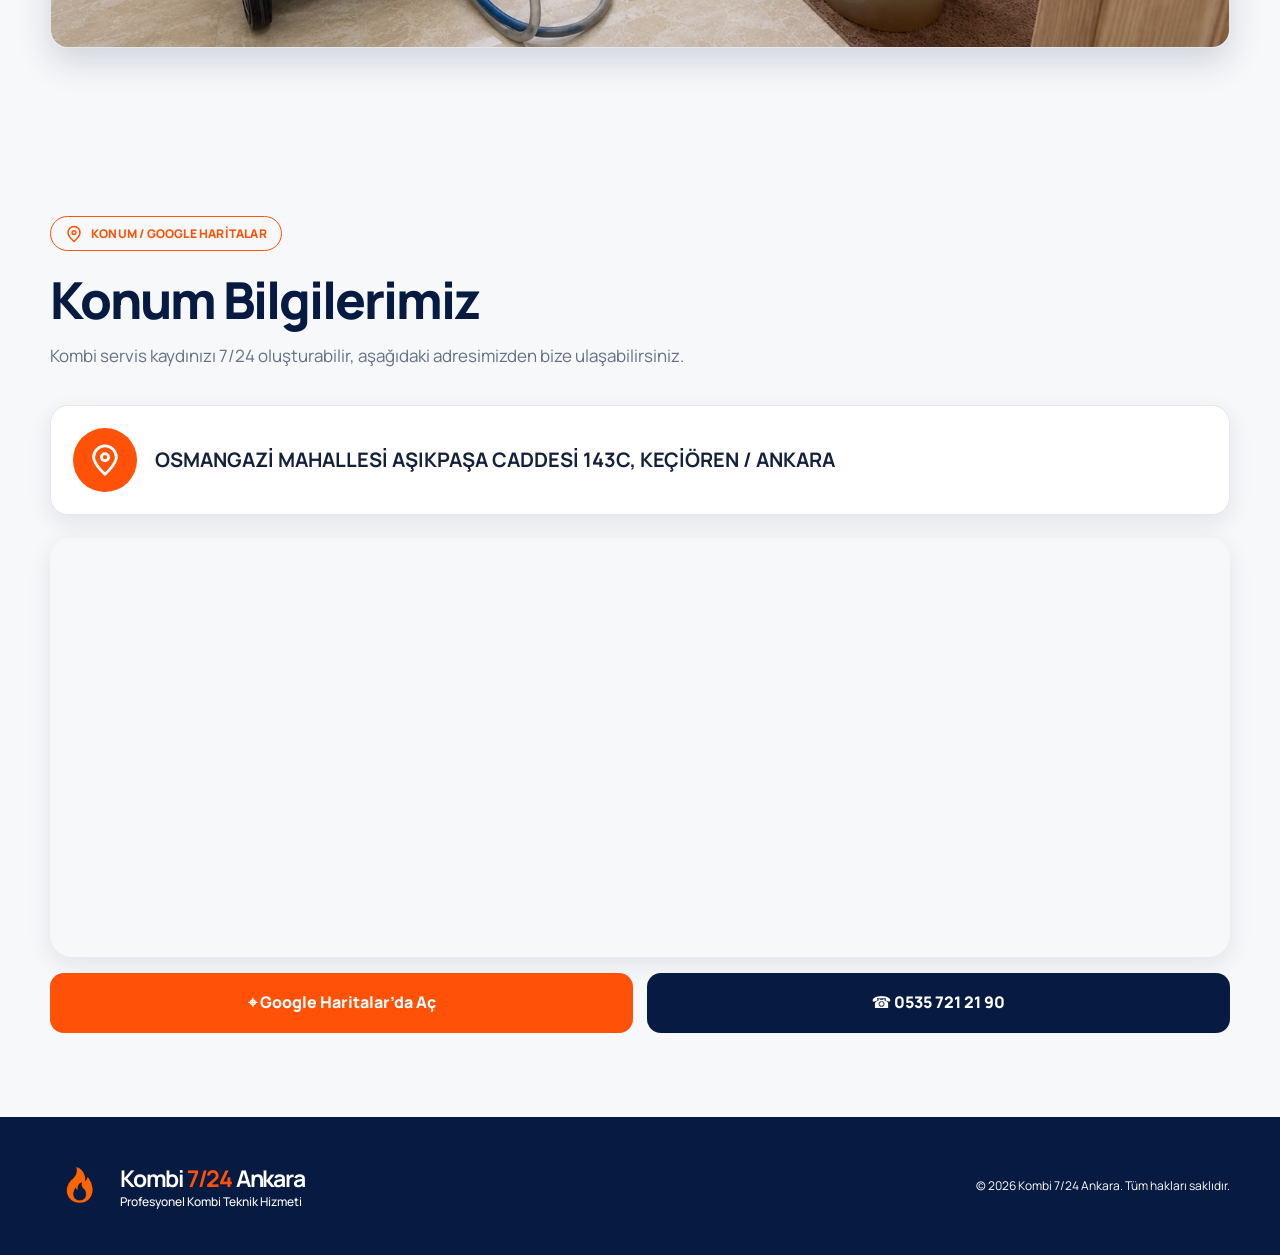
==== commit 2c3177ef: "google maps link changed" ====
--- a/index.html
+++ b/index.html
@@ -1,10 +1,12 @@
 <!DOCTYPE html>
 <html lang="tr">
+
 <head>
   <meta charset="UTF-8">
   <meta name="viewport" content="width=device-width, initial-scale=1, viewport-fit=cover">
   <title>Kombi 7/24 Ankara | Profesyonel Kombi Teknik Hizmeti</title>
-  <meta name="description" content="Ankara genelinde 7/24 kombi bakım, tamir, arıza tespiti, parça değişimi, revizyon ve petek temizliği hizmeti.">
+  <meta name="description"
+    content="Ankara genelinde 7/24 kombi bakım, tamir, arıza tespiti, parça değişimi, revizyon ve petek temizliği hizmeti.">
   <meta name="theme-color" content="#071b42">
   <meta name="robots" content="index, follow">
   <link rel="canonical" href="https://kombi724ankara.com/">
@@ -35,28 +37,59 @@
   }
   </script>
 </head>
+
 <body>
   <svg class="svg-sprite" aria-hidden="true">
-    <symbol id="i-phone" viewBox="0 0 24 24"><path d="M22 16.9v3a2 2 0 0 1-2.2 2 19.8 19.8 0 0 1-8.6-3.1 19.5 19.5 0 0 1-6-6A19.8 19.8 0 0 1 2.1 4.2 2 2 0 0 1 4.1 2h3a2 2 0 0 1 2 1.7c.1 1 .4 2 .7 2.8a2 2 0 0 1-.4 2.1L8.1 9.9a16 16 0 0 0 6 6l1.3-1.3a2 2 0 0 1 2.1-.4c.9.3 1.8.6 2.8.7a2 2 0 0 1 1.7 2Z"/></symbol>
-    <symbol id="i-chevron" viewBox="0 0 24 24"><path d="m9 18 6-6-6-6"/></symbol>
-    <symbol id="i-shield" viewBox="0 0 24 24"><path d="M12 22s8-4 8-10V5l-8-3-8 3v7c0 6 8 10 8 10Z"/><path d="m9 12 2 2 4-4"/></symbol>
-    <symbol id="i-pin" viewBox="0 0 24 24"><path d="M20 10c0 5-8 12-8 12S4 15 4 10a8 8 0 1 1 16 0Z"/><circle cx="12" cy="10" r="2.5"/></symbol>
-    <symbol id="i-calendar" viewBox="0 0 24 24"><rect x="3" y="5" width="18" height="16" rx="2"/><path d="M16 3v4M8 3v4M3 10h18m-6 4-4 4-2-2"/></symbol>
-    <symbol id="i-clock" viewBox="0 0 24 24"><circle cx="12" cy="12" r="9"/><path d="M12 7v5l3 2"/></symbol>
-    <symbol id="i-whatsapp" viewBox="0 0 24 24"><path fill="currentColor" d="M17.472 14.382c-.297-.149-1.758-.867-2.03-.967-.273-.099-.471-.148-.67.15-.197.297-.767.966-.94 1.164-.173.199-.347.223-.644.075-.297-.149-1.255-.463-2.39-1.475-.883-.788-1.48-1.761-1.653-2.059-.173-.297-.018-.458.13-.606.134-.133.298-.347.446-.52.149-.174.198-.298.298-.497.099-.198.05-.371-.025-.52-.075-.149-.669-1.612-.916-2.207-.242-.579-.487-.5-.669-.51-.173-.008-.371-.01-.57-.01-.198 0-.52.074-.792.372-.272.297-1.04 1.016-1.04 2.479 0 1.462 1.065 2.875 1.213 3.074.149.198 2.096 3.2 5.077 4.487.709.306 1.262.489 1.694.625.712.227 1.36.195 1.871.118.571-.085 1.758-.719 2.006-1.413.248-.694.248-1.289.173-1.413-.074-.124-.272-.198-.57-.347m-5.421 7.403h-.004a9.87 9.87 0 0 1-5.031-1.378l-.361-.214-3.741.982.998-3.648-.235-.374a9.86 9.86 0 0 1-1.51-5.26c.001-5.45 4.436-9.884 9.888-9.884 2.64 0 5.122 1.03 6.988 2.898a9.825 9.825 0 0 1 2.893 6.994c-.003 5.45-4.437 9.885-9.885 9.885m8.413-18.297A11.815 11.815 0 0 0 12.05 0C5.495 0 .16 5.335.157 11.892c0 2.096.547 4.142 1.588 5.945L.057 24l6.305-1.654a11.882 11.882 0 0 0 5.683 1.448h.005c6.554 0 11.89-5.335 11.893-11.893a11.821 11.821 0 0 0-3.48-8.413"/></symbol>
-    <symbol id="i-flame" viewBox="0 0 32 32"><path d="M16 2c-1 4 1.5 6.5 3.6 9 2.1 2.5 3.9 5 3.9 8.4A7.5 7.5 0 0 1 8.5 19c0-2.1.8-3.8 2-5.3.3 1.2 1 2.1 2.2 2.5-1.1-3.4.4-7 3.3-9.7 0 1.6.7 2.6 1.9 3.2C18.6 7.3 17.6 4.2 16 2Z" fill="currentColor"/><path d="M16 14.5c1.7 1.8 2.8 3.4 2.8 5.3a3.3 3.3 0 0 1-6.6 0c0-1.1.5-2 1.2-2.9.2.8.6 1.3 1.3 1.6-.5-1.6.3-3.2 1.3-4Z" fill="#fff" opacity=".22"/></symbol>
+    <symbol id="i-phone" viewBox="0 0 24 24">
+      <path
+        d="M22 16.9v3a2 2 0 0 1-2.2 2 19.8 19.8 0 0 1-8.6-3.1 19.5 19.5 0 0 1-6-6A19.8 19.8 0 0 1 2.1 4.2 2 2 0 0 1 4.1 2h3a2 2 0 0 1 2 1.7c.1 1 .4 2 .7 2.8a2 2 0 0 1-.4 2.1L8.1 9.9a16 16 0 0 0 6 6l1.3-1.3a2 2 0 0 1 2.1-.4c.9.3 1.8.6 2.8.7a2 2 0 0 1 1.7 2Z" />
+    </symbol>
+    <symbol id="i-chevron" viewBox="0 0 24 24">
+      <path d="m9 18 6-6-6-6" />
+    </symbol>
+    <symbol id="i-shield" viewBox="0 0 24 24">
+      <path d="M12 22s8-4 8-10V5l-8-3-8 3v7c0 6 8 10 8 10Z" />
+      <path d="m9 12 2 2 4-4" />
+    </symbol>
+    <symbol id="i-pin" viewBox="0 0 24 24">
+      <path d="M20 10c0 5-8 12-8 12S4 15 4 10a8 8 0 1 1 16 0Z" />
+      <circle cx="12" cy="10" r="2.5" />
+    </symbol>
+    <symbol id="i-calendar" viewBox="0 0 24 24">
+      <rect x="3" y="5" width="18" height="16" rx="2" />
+      <path d="M16 3v4M8 3v4M3 10h18m-6 4-4 4-2-2" />
+    </symbol>
+    <symbol id="i-clock" viewBox="0 0 24 24">
+      <circle cx="12" cy="12" r="9" />
+      <path d="M12 7v5l3 2" />
+    </symbol>
+    <symbol id="i-whatsapp" viewBox="0 0 24 24">
+      <path fill="currentColor"
+        d="M17.472 14.382c-.297-.149-1.758-.867-2.03-.967-.273-.099-.471-.148-.67.15-.197.297-.767.966-.94 1.164-.173.199-.347.223-.644.075-.297-.149-1.255-.463-2.39-1.475-.883-.788-1.48-1.761-1.653-2.059-.173-.297-.018-.458.13-.606.134-.133.298-.347.446-.52.149-.174.198-.298.298-.497.099-.198.05-.371-.025-.52-.075-.149-.669-1.612-.916-2.207-.242-.579-.487-.5-.669-.51-.173-.008-.371-.01-.57-.01-.198 0-.52.074-.792.372-.272.297-1.04 1.016-1.04 2.479 0 1.462 1.065 2.875 1.213 3.074.149.198 2.096 3.2 5.077 4.487.709.306 1.262.489 1.694.625.712.227 1.36.195 1.871.118.571-.085 1.758-.719 2.006-1.413.248-.694.248-1.289.173-1.413-.074-.124-.272-.198-.57-.347m-5.421 7.403h-.004a9.87 9.87 0 0 1-5.031-1.378l-.361-.214-3.741.982.998-3.648-.235-.374a9.86 9.86 0 0 1-1.51-5.26c.001-5.45 4.436-9.884 9.888-9.884 2.64 0 5.122 1.03 6.988 2.898a9.825 9.825 0 0 1 2.893 6.994c-.003 5.45-4.437 9.885-9.885 9.885m8.413-18.297A11.815 11.815 0 0 0 12.05 0C5.495 0 .16 5.335.157 11.892c0 2.096.547 4.142 1.588 5.945L.057 24l6.305-1.654a11.882 11.882 0 0 0 5.683 1.448h.005c6.554 0 11.89-5.335 11.893-11.893a11.821 11.821 0 0 0-3.48-8.413" />
+    </symbol>
+    <symbol id="i-flame" viewBox="0 0 32 32">
+      <path
+        d="M16 2c-1 4 1.5 6.5 3.6 9 2.1 2.5 3.9 5 3.9 8.4A7.5 7.5 0 0 1 8.5 19c0-2.1.8-3.8 2-5.3.3 1.2 1 2.1 2.2 2.5-1.1-3.4.4-7 3.3-9.7 0 1.6.7 2.6 1.9 3.2C18.6 7.3 17.6 4.2 16 2Z"
+        fill="currentColor" />
+      <path
+        d="M16 14.5c1.7 1.8 2.8 3.4 2.8 5.3a3.3 3.3 0 0 1-6.6 0c0-1.1.5-2 1.2-2.9.2.8.6 1.3 1.3 1.6-.5-1.6.3-3.2 1.3-4Z"
+        fill="#fff" opacity=".22" />
+    </symbol>
   </svg>
 
   <header class="header" id="header">
     <div class="shell header__inner">
       <a class="brand" href="#anasayfa" aria-label="Kombi 7/24 Ankara">
-        <span class="brand__flame"><img src="images/logo-alev.png" alt="Kombi 7/24 Ankara logosu" width="512" height="512"></span>
+        <span class="brand__flame"><img src="images/logo-alev.png" alt="Kombi 7/24 Ankara logosu" width="512"
+            height="512"></span>
         <span><b>Kombi <em>7/24</em> Ankara</b><small>Profesyonel Kombi Teknik Hizmeti</small></span>
       </a>
       <nav class="nav" id="nav">
-        <a href="#hizmetler">Hizmetler</a><a href="#surec">Nasıl Çalışır?</a><a href="#bolgeler">Hizmet Ağı</a><a href="#galeri">Fotoğraflar</a><a href="#kayit">Servis Kaydı</a><a href="#konum">Konum</a>
+        <a href="#hizmetler">Hizmetler</a><a href="#surec">Nasıl Çalışır?</a><a href="#bolgeler">Hizmet Ağı</a><a
+          href="#galeri">Fotoğraflar</a><a href="#kayit">Servis Kaydı</a><a href="#konum">Konum</a>
       </nav>
-      <button class="menu" id="navToggle" aria-label="Menüyü aç" aria-expanded="false"><span></span><span></span><span></span></button>
+      <button class="menu" id="navToggle" aria-label="Menüyü aç"
+        aria-expanded="false"><span></span><span></span><span></span></button>
     </div>
   </header>
 
@@ -64,102 +97,287 @@
     <section class="hero" id="anasayfa">
       <div class="shell hero__inner">
         <div class="hero__copy">
-          <span class="pill"><svg><use href="#i-shield"/></svg>Ankara genelinde 7/24 kombi hizmeti</span>
+          <span class="pill"><svg>
+              <use href="#i-shield" />
+            </svg>Ankara genelinde 7/24 kombi hizmeti</span>
           <h1>Tüm Marka Model Kombilere Bakılır</h1>
           <h2>Hızlı, güvenilir ve profesyonel teknik hizmet.</h2>
-          <p>Vaillant, DemirDöküm, Baymak, E.C.A., Bosch, Buderus, Viessmann, Ariston, Ferroli, Protherm, Alarko ve Airfel dahil tüm marka ve model kombilerde bakım, tamirat, arıza tespiti, parça değişimi, kombi revizyonu ve petek temizliği.</p>
+          <p>Vaillant, DemirDöküm, Baymak, E.C.A., Bosch, Buderus, Viessmann, Ariston, Ferroli, Protherm, Alarko ve
+            Airfel dahil tüm marka ve model kombilerde bakım, tamirat, arıza tespiti, parça değişimi, kombi revizyonu ve
+            petek temizliği.</p>
           <div class="trust-row"><span>⚡ Hızlı</span><span>♢ Güvenilir</span><span>◎ Profesyonel</span></div>
         </div>
-        <div class="hero__photo"><img src="images/gercek-2.jpg" alt="Kombi üzerinde çalışan teknik ekip" width="1400" height="933"></div>
+        <div class="hero__photo"><img src="images/gercek-2.jpg" alt="Kombi üzerinde çalışan teknik ekip" width="1400"
+            height="933"></div>
       </div>
       <div class="shell action-stack">
-        <a class="action action--call" href="tel:+905357212190"><span class="action__icon"><svg><use href="#i-phone"/></svg></span><span><small>Hemen ara</small><strong>0535 721 21 90</strong><em>7/24 Teknik Destek Hattı</em></span><svg class="chev"><use href="#i-chevron"/></svg></a>
-        <a class="action action--wa" href="https://wa.me/905357212190?text=Merhaba%2C%20kombi%20hizmeti%20almak%20istiyorum." target="_blank" rel="noopener"><span class="action__icon"><svg class="wa-icon"><use href="#i-whatsapp"/></svg></span><span><strong>WhatsApp’tan Yaz</strong><small>Hemen WhatsApp ile iletişime geçin</small></span><svg class="chev"><use href="#i-chevron"/></svg></a>
-        <a class="action action--record" href="#kayit"><span class="action__icon"><svg><use href="#i-calendar"/></svg></span><span><strong>Servis Kaydı Aç</strong><small>Online servis kaydı oluşturun</small></span><svg class="chev"><use href="#i-chevron"/></svg></a>
+        <a class="action action--call" href="tel:+905357212190"><span class="action__icon"><svg>
+              <use href="#i-phone" />
+            </svg></span><span><small>Hemen ara</small><strong>0535 721 21 90</strong><em>7/24 Teknik Destek
+              Hattı</em></span><svg class="chev">
+            <use href="#i-chevron" />
+          </svg></a>
+        <a class="action action--wa"
+          href="https://wa.me/905357212190?text=Merhaba%2C%20kombi%20hizmeti%20almak%20istiyorum." target="_blank"
+          rel="noopener"><span class="action__icon"><svg class="wa-icon">
+              <use href="#i-whatsapp" />
+            </svg></span><span><strong>WhatsApp’tan Yaz</strong><small>Hemen WhatsApp ile iletişime
+              geçin</small></span><svg class="chev">
+            <use href="#i-chevron" />
+          </svg></a>
+        <a class="action action--record" href="#kayit"><span class="action__icon"><svg>
+              <use href="#i-calendar" />
+            </svg></span><span><strong>Servis Kaydı Aç</strong><small>Online servis kaydı oluşturun</small></span><svg
+            class="chev">
+            <use href="#i-chevron" />
+          </svg></a>
       </div>
     </section>
 
     <section class="section" id="hizmetler">
       <div class="shell">
-        <div class="section-head"><span class="pill"><svg><use href="#i-shield"/></svg>Hizmetlerimiz</span><h2>Kombi ile İlgili Tüm İhtiyaçlarınız Tek Adreste</h2><p>Arıza tespitinden periyodik bakıma kadar her aşamada profesyonel destek sunuyoruz.</p></div>
+        <div class="section-head"><span class="pill"><svg>
+              <use href="#i-shield" />
+            </svg>Hizmetlerimiz</span>
+          <h2>Kombi ile İlgili Tüm İhtiyaçlarınız Tek Adreste</h2>
+          <p>Arıza tespitinden periyodik bakıma kadar her aşamada profesyonel destek sunuyoruz.</p>
+        </div>
         <div class="service-list">
-          <article><b>🔧</b><span><h3>Kombi Tamiratı</h3><p>Arıza tespiti yapılır, sorunlu parçalar belirlenerek güvenli ve kalıcı onarım sağlanır.</p></span><svg><use href="#i-chevron"/></svg></article>
-          <article><b>🛠</b><span><h3>Kombi Bakımı</h3><p>Periyodik bakım ile kombinizin verimli, güvenli ve uzun ömürlü çalışması desteklenir.</p></span><svg><use href="#i-chevron"/></svg></article>
-          <article><b>♨</b><span><h3>Petek Temizliği</h3><p>Makineli petek temizliği ile geç ısınan peteklerin verimi artırılır.</p></span><svg><use href="#i-chevron"/></svg></article>
-          <article><b>♻</b><span><h3>Kombi Revizyonu</h3><p>Eskiyen veya performansı düşen kombilerde kapsamlı bakım ve revizyon uygulanır.</p></span><svg><use href="#i-chevron"/></svg></article>
-          <article><b>⚙</b><span><h3>Parça Değişimi</h3><p>Uygun parçalarla hızlı değişim yapılarak ihtiyaca uygun çözümler sunulur.</p></span><svg><use href="#i-chevron"/></svg></article>
-          <article class="service-emergency"><b>🚨</b><span><h3>7/24 Acil Kombi Hizmeti</h3><p>Gece gündüz acil arıza durumlarında hızlı servis kaydı ve yönlendirme yapılır.</p></span><svg><use href="#i-chevron"/></svg></article>
+          <article><b>🔧</b><span>
+              <h3>Kombi Tamiratı</h3>
+              <p>Arıza tespiti yapılır, sorunlu parçalar belirlenerek güvenli ve kalıcı onarım sağlanır.</p>
+            </span><svg>
+              <use href="#i-chevron" />
+            </svg></article>
+          <article><b>🛠</b><span>
+              <h3>Kombi Bakımı</h3>
+              <p>Periyodik bakım ile kombinizin verimli, güvenli ve uzun ömürlü çalışması desteklenir.</p>
+            </span><svg>
+              <use href="#i-chevron" />
+            </svg></article>
+          <article><b>♨</b><span>
+              <h3>Petek Temizliği</h3>
+              <p>Makineli petek temizliği ile geç ısınan peteklerin verimi artırılır.</p>
+            </span><svg>
+              <use href="#i-chevron" />
+            </svg></article>
+          <article><b>♻</b><span>
+              <h3>Kombi Revizyonu</h3>
+              <p>Eskiyen veya performansı düşen kombilerde kapsamlı bakım ve revizyon uygulanır.</p>
+            </span><svg>
+              <use href="#i-chevron" />
+            </svg></article>
+          <article><b>⚙</b><span>
+              <h3>Parça Değişimi</h3>
+              <p>Uygun parçalarla hızlı değişim yapılarak ihtiyaca uygun çözümler sunulur.</p>
+            </span><svg>
+              <use href="#i-chevron" />
+            </svg></article>
+          <article class="service-emergency"><b>🚨</b><span>
+              <h3>7/24 Acil Kombi Hizmeti</h3>
+              <p>Gece gündüz acil arıza durumlarında hızlı servis kaydı ve yönlendirme yapılır.</p>
+            </span><svg>
+              <use href="#i-chevron" />
+            </svg></article>
         </div>
         <div class="service-form-wrap" id="kayit">
           <div class="form-layout">
-            <div class="section-head"><span class="pill">▣ Online servis kayıt formu</span><h2>Servis Kaydı Aç</h2><p>Formu doldurun, size en kısa sürede dönüş yapalım ve talebinizi alalım.</p></div>
+            <div class="section-head"><span class="pill">▣ Online servis kayıt formu</span>
+              <h2>Servis Kaydı Aç</h2>
+              <p>Formu doldurun, size en kısa sürede dönüş yapalım ve talebinizi alalım.</p>
+            </div>
             <form id="talepForm" class="form">
               <label>Ad Soyad<input name="ad" placeholder="Adınız Soyadınız" required></label>
               <label>Telefon<input name="telefon" type="tel" placeholder="05XX XXX XX XX" required></label>
-              <label>İlçe<select name="ilce" required><option value="">Seçiniz</option><option>Çankaya</option><option>Keçiören</option><option>Altındağ</option><option>Etimesgut</option><option>Gölbaşı</option><option>Mamak</option><option>Pursaklar</option><option>Sincan</option><option>Yenimahalle</option></select></label>
-              <label>Adres<textarea name="adres" rows="2" placeholder="Mahalle, cadde/sokak, bina ve daire no" required></textarea></label>
-              <label>Kombi Markası<select name="marka" required><option value="">Seçiniz</option><option>DemirDöküm</option><option>Vaillant</option><option>Baymak</option><option>Bosch</option><option>Buderus</option><option>E.C.A.</option><option>Viessmann</option><option>Ariston</option><option>Airfel</option><option>Protherm</option><option>Ferroli</option><option>Daikin</option><option>Alarko</option><option>Diğer</option></select></label>
-              <label>Arıza / Talep Türü<select name="ariza" required><option value="">Seçiniz</option><option>Kombi Yıllık Bakımı</option><option>Kombi Tamiri / Onarım</option><option>Kombi Arızası</option><option>Acil Kombi Servisi</option><option>Kombi Revizyonu</option><option>Petek Temizliği</option><option>Kombi Arıza Tespiti</option><option>Parça Değişimi</option><option>Genel Servis Talebi</option><option>Kombi hiç çalışmıyor / yanmıyor</option><option>Kombi ateşleme yapmıyor</option><option>Musluktan sıcak su gelmiyor</option><option>Petekler / radyatörler ısınmıyor</option><option>Kalorifer / petekler geç ısınıyor</option><option>Kombi su akıtıyor / su kaçırıyor</option><option>Kombi basıncı düşüyor</option><option>Sürekli kombiye su eklemek gerekiyor</option><option>Kombi basıncı yükseliyor</option><option>Kombi ekranında hata / arıza kodu var</option><option>Kombi ses yapıyor / gürültülü çalışıyor</option><option>Kombi kendiliğinden sönüyor / kapanıyor</option><option>Kombi reset istiyor</option><option>Kombi suyu az ısıtıyor</option><option>Kombi fazla ısıtıyor</option><option>Diğer / Emin Değilim</option></select></label>
-              <label>Eklemek İstedikleriniz <small>(opsiyonel)</small><textarea name="aciklama" rows="3" placeholder="Varsa ek detay yazabilirsiniz"></textarea></label>
-              <button type="submit"><svg class="wa-icon"><use href="#i-whatsapp"/></svg>WhatsApp ile Gönder</button><p id="formNote" class="form-note">🔒 WhatsApp’a yönlendirileceksiniz.</p>
+              <label>İlçe<select name="ilce" required>
+                  <option value="">Seçiniz</option>
+                  <option>Çankaya</option>
+                  <option>Keçiören</option>
+                  <option>Altındağ</option>
+                  <option>Etimesgut</option>
+                  <option>Gölbaşı</option>
+                  <option>Mamak</option>
+                  <option>Pursaklar</option>
+                  <option>Sincan</option>
+                  <option>Yenimahalle</option>
+                </select></label>
+              <label>Adres<textarea name="adres" rows="2" placeholder="Mahalle, cadde/sokak, bina ve daire no"
+                  required></textarea></label>
+              <label>Kombi Markası<select name="marka" required>
+                  <option value="">Seçiniz</option>
+                  <option>DemirDöküm</option>
+                  <option>Vaillant</option>
+                  <option>Baymak</option>
+                  <option>Bosch</option>
+                  <option>Buderus</option>
+                  <option>E.C.A.</option>
+                  <option>Viessmann</option>
+                  <option>Ariston</option>
+                  <option>Airfel</option>
+                  <option>Protherm</option>
+                  <option>Ferroli</option>
+                  <option>Daikin</option>
+                  <option>Alarko</option>
+                  <option>Diğer</option>
+                </select></label>
+              <label>Arıza / Talep Türü<select name="ariza" required>
+                  <option value="">Seçiniz</option>
+                  <option>Kombi Yıllık Bakımı</option>
+                  <option>Kombi Tamiri / Onarım</option>
+                  <option>Kombi Arızası</option>
+                  <option>Acil Kombi Servisi</option>
+                  <option>Kombi Revizyonu</option>
+                  <option>Petek Temizliği</option>
+                  <option>Kombi Arıza Tespiti</option>
+                  <option>Parça Değişimi</option>
+                  <option>Genel Servis Talebi</option>
+                  <option>Kombi hiç çalışmıyor / yanmıyor</option>
+                  <option>Kombi ateşleme yapmıyor</option>
+                  <option>Musluktan sıcak su gelmiyor</option>
+                  <option>Petekler / radyatörler ısınmıyor</option>
+                  <option>Kalorifer / petekler geç ısınıyor</option>
+                  <option>Kombi su akıtıyor / su kaçırıyor</option>
+                  <option>Kombi basıncı düşüyor</option>
+                  <option>Sürekli kombiye su eklemek gerekiyor</option>
+                  <option>Kombi basıncı yükseliyor</option>
+                  <option>Kombi ekranında hata / arıza kodu var</option>
+                  <option>Kombi ses yapıyor / gürültülü çalışıyor</option>
+                  <option>Kombi kendiliğinden sönüyor / kapanıyor</option>
+                  <option>Kombi reset istiyor</option>
+                  <option>Kombi suyu az ısıtıyor</option>
+                  <option>Kombi fazla ısıtıyor</option>
+                  <option>Diğer / Emin Değilim</option>
+                </select></label>
+              <label>Eklemek İstedikleriniz <small>(opsiyonel)</small><textarea name="aciklama" rows="3"
+                  placeholder="Varsa ek detay yazabilirsiniz"></textarea></label>
+              <button type="submit"><svg class="wa-icon">
+                  <use href="#i-whatsapp" />
+                </svg>WhatsApp ile Gönder</button>
+              <p id="formNote" class="form-note">🔒 WhatsApp’a yönlendirileceksiniz.</p>
             </form>
           </div>
         </div>
         <div class="quality-grid quality-grid--lower">
-          <article><b>👨‍🔧</b><strong>Deneyimli Teknik Ekip</strong><p>Uzman kadro ile profesyonel hizmet</p></article>
-          <article><b>↻</b><strong>7/24 Kesintisiz Hizmet</strong><p>Her gün, günün her saati yanınızdayız</p></article>
-          <article><b>🔧</b><strong>Tüm Marka ve Modeller</strong><p>Her marka kombiye uzman çözümler</p></article>
-          <article><b>♢</b><strong>Kaliteli İşçilik</strong><p>Güvenilir ve özenli hizmet anlayışı</p></article>
+          <article><b>👨‍🔧</b><strong>Deneyimli Teknik Ekip</strong>
+            <p>Uzman kadro ile profesyonel hizmet</p>
+          </article>
+          <article><b>↻</b><strong>7/24 Kesintisiz Hizmet</strong>
+            <p>Her gün, günün her saati yanınızdayız</p>
+          </article>
+          <article><b>🔧</b><strong>Tüm Marka ve Modeller</strong>
+            <p>Her marka kombiye uzman çözümler</p>
+          </article>
+          <article><b>♢</b><strong>Kaliteli İşçilik</strong>
+            <p>Güvenilir ve özenli hizmet anlayışı</p>
+          </article>
         </div>
       </div>
     </section>
 
     <section class="section section--soft" id="surec">
       <div class="shell">
-        <div class="section-head"><span class="pill">▣ Nasıl Çalışır?</span><h2>4 Adımda Servis Süreci</h2><p>Talebiniz alındıktan sonra süreç hızlı ve düzenli şekilde planlanır.</p></div>
+        <div class="section-head"><span class="pill">▣ Nasıl Çalışır?</span>
+          <h2>4 Adımda Servis Süreci</h2>
+          <p>Talebiniz alındıktan sonra süreç hızlı ve düzenli şekilde planlanır.</p>
+        </div>
         <div class="steps">
-          <article><b>01</b><span><h3>Talep Alınır</h3><p>Marka, model, arıza belirtisi ve bulunduğunuz ilçe telefon, WhatsApp veya form üzerinden alınır.</p></span></article>
-          <article><b>02</b><span><h3>Kayıt Açılır</h3><p>Talebiniz sisteme düşer ve ekibimiz tarafından takip edilir.</p></span></article>
-          <article><b>03</b><span><h3>Planlama</h3><p>Uygun hizmet süreci, iletişim tercihinize göre hızlıca netleştirilir.</p></span></article>
-          <article><b>04</b><span><h3>Takip & Tamamlama</h3><p>Durum güncellemeleri yönetilir, randevu ve tamamlanma süreci takip edilir.</p></span></article>
+          <article><b>01</b><span>
+              <h3>Talep Alınır</h3>
+              <p>Marka, model, arıza belirtisi ve bulunduğunuz ilçe telefon, WhatsApp veya form üzerinden alınır.</p>
+            </span></article>
+          <article><b>02</b><span>
+              <h3>Kayıt Açılır</h3>
+              <p>Talebiniz sisteme düşer ve ekibimiz tarafından takip edilir.</p>
+            </span></article>
+          <article><b>03</b><span>
+              <h3>Planlama</h3>
+              <p>Uygun hizmet süreci, iletişim tercihinize göre hızlıca netleştirilir.</p>
+            </span></article>
+          <article><b>04</b><span>
+              <h3>Takip & Tamamlama</h3>
+              <p>Durum güncellemeleri yönetilir, randevu ve tamamlanma süreci takip edilir.</p>
+            </span></article>
         </div>
       </div>
     </section>
 
     <section class="section" id="bolgeler">
       <div class="shell">
-        <div class="section-head"><span class="pill"><svg><use href="#i-pin"/></svg>Ankara genelinde hizmet</span><h2>Ankara’da Hizmet Verilen İlçeler</h2><p>Size en yakın ekibimizle hızlı, güvenilir ve kaliteli hizmet sunuyoruz.</p></div>
+        <div class="section-head"><span class="pill"><svg>
+              <use href="#i-pin" />
+            </svg>Ankara genelinde hizmet</span>
+          <h2>Ankara’da Hizmet Verilen İlçeler</h2>
+          <p>Size en yakın ekibimizle hızlı, güvenilir ve kaliteli hizmet sunuyoruz.</p>
+        </div>
         <div class="districts">
-          <span>⌖ Çankaya</span><span>⌖ Keçiören</span><span>⌖ Altındağ</span><span>⌖ Etimesgut</span><span>⌖ Gölbaşı</span><span>⌖ Mamak</span><span>⌖ Pursaklar</span><span>⌖ Sincan</span><span>⌖ Yenimahalle</span>
-        </div>
-        <div class="brand-panel"><span class="pill">Tüm marka ve modellere hizmet</span><h2>Tüm Marka ve Model Kombilere Hizmet</h2><p>Önde gelen markalar dahil her marka ve model kombiye profesyonel teknik hizmet sunuyoruz.</p><div class="brands"><b>Vaillant</b><b>DemirDöküm</b><b>Baymak</b><b>E.C.A.</b><b>BOSCH</b><b>Buderus</b><b>VIESSMANN</b><b>ARISTON</b><b>Ferroli</b><b>protherm</b><b>ALARKO</b><b>airfel</b></div></div>
+          <span>⌖ Çankaya</span><span>⌖ Keçiören</span><span>⌖ Altındağ</span><span>⌖ Etimesgut</span><span>⌖
+            Gölbaşı</span><span>⌖ Mamak</span><span>⌖ Pursaklar</span><span>⌖ Sincan</span><span>⌖ Yenimahalle</span>
+        </div>
+        <div class="brand-panel"><span class="pill">Tüm marka ve modellere hizmet</span>
+          <h2>Tüm Marka ve Model Kombilere Hizmet</h2>
+          <p>Önde gelen markalar dahil her marka ve model kombiye profesyonel teknik hizmet sunuyoruz.</p>
+          <div class="brands">
+            <b>Vaillant</b><b>DemirDöküm</b><b>Baymak</b><b>E.C.A.</b><b>BOSCH</b><b>Buderus</b><b>VIESSMANN</b><b>ARISTON</b><b>Ferroli</b><b>protherm</b><b>ALARKO</b><b>airfel</b>
+          </div>
+        </div>
       </div>
     </section>
 
     <section class="section section--soft" id="galeri">
       <div class="shell">
-        <div class="section-head"><span class="pill">Servis Fotoğraflarımız</span><h2>Gerçek Çalışmalarımızdan Kareler</h2><p>Ankara genelinde gerçekleştirdiğimiz kombi bakım ve teknik çalışmalarından fotoğraflar.</p></div>
-        <div class="gallery"><img src="images/gercek-3.jpg" alt="Kombi ölçüm ve bakım çalışması" width="1000" height="1333" loading="lazy"><img src="images/gercek-4.jpg" alt="Açık kombi iç aksamı" width="1000" height="1777" loading="lazy"><img src="images/gercek-5.jpg" alt="Kombi brülör ve iç aksamı" width="1000" height="1333" loading="lazy"><img src="images/gercek-6.jpg" alt="Kombi bakım çalışması" width="1000" height="1333" loading="lazy"></div>
-        <img class="gallery-wide" src="images/petek-temizligi.png" alt="Makineli petek temizliği çalışması" width="1600" height="900" loading="lazy">
+        <div class="section-head"><span class="pill">Servis Fotoğraflarımız</span>
+          <h2>Gerçek Çalışmalarımızdan Kareler</h2>
+          <p>Ankara genelinde gerçekleştirdiğimiz kombi bakım ve teknik çalışmalarından fotoğraflar.</p>
+        </div>
+        <div class="gallery"><img src="images/gercek-3.jpg" alt="Kombi ölçüm ve bakım çalışması" width="1000"
+            height="1333" loading="lazy"><img src="images/gercek-4.jpg" alt="Açık kombi iç aksamı" width="1000"
+            height="1777" loading="lazy"><img src="images/gercek-5.jpg" alt="Kombi brülör ve iç aksamı" width="1000"
+            height="1333" loading="lazy"><img src="images/gercek-6.jpg" alt="Kombi bakım çalışması" width="1000"
+            height="1333" loading="lazy"></div>
+        <img class="gallery-wide" src="images/petek-temizligi.png" alt="Makineli petek temizliği çalışması" width="1600"
+          height="900" loading="lazy">
       </div>
     </section>
 
     <section class="section section--soft" id="konum">
       <div class="shell location">
-        <div class="section-head"><span class="pill"><svg><use href="#i-pin"/></svg>Konum / Google Haritalar</span><h2>Konum Bilgilerimiz</h2><p>Kombi servis kaydınızı 7/24 oluşturabilir, aşağıdaki adresimizden bize ulaşabilirsiniz.</p></div>
-        <a class="address" id="addressLink" href="#"><span><svg><use href="#i-pin"/></svg></span><strong>Osmangazi Mahallesi Aşıkpaşa Caddesi 143C, Keçiören / Ankara</strong></a>
-        <div class="map-card"><iframe title="Kombi 7/24 Ankara konumu" loading="lazy" src="https://maps.google.com/maps?q=40.0120191,32.8632945&z=18&ie=UTF8&iwloc=&output=embed"></iframe></div>
-        <div class="map-actions"><a id="mapBtn" href="#">⌖ Google Haritalar’da Aç</a><a href="tel:+905357212190">☎ 0535 721 21 90</a></div>
+        <div class="section-head"><span class="pill"><svg>
+              <use href="#i-pin" />
+            </svg>Konum / Google Haritalar</span>
+          <h2>Konum Bilgilerimiz</h2>
+          <p>Kombi servis kaydınızı 7/24 oluşturabilir, aşağıdaki adresimizden bize ulaşabilirsiniz.</p>
+        </div>
+        <a class="address" id="addressLink" href="#"><span><svg>
+              <use href="#i-pin" />
+            </svg></span><strong>Osmangazi Mahallesi Aşıkpaşa Caddesi 143C, Keçiören / Ankara</strong></a>
+        <div class="map-card"><iframe title="Kombi 7/24 Ankara konumu" loading="lazy"
+            src="https://maps.app.goo.gl/4jsDKbn8ioku2HZf9"></iframe></div>
+        <div class="map-actions"><a id="mapBtn" href="#">⌖ Google Haritalar’da Aç</a><a href="tel:+905357212190">☎ 0535
+            721 21 90</a></div>
       </div>
     </section>
   </main>
 
-  <footer><div class="shell"><a class="brand" href="#anasayfa"><span class="brand__flame"><img src="images/logo-alev.png" alt="Kombi 7/24 Ankara logosu" width="512" height="512"></span><span><b>Kombi <em>7/24</em> Ankara</b><small>Profesyonel Kombi Teknik Hizmeti</small></span></a><p>© <span id="year"></span> Kombi 7/24 Ankara. Tüm hakları saklıdır.</p></div></footer>
+  <footer>
+    <div class="shell"><a class="brand" href="#anasayfa"><span class="brand__flame"><img src="images/logo-alev.png"
+            alt="Kombi 7/24 Ankara logosu" width="512" height="512"></span><span><b>Kombi <em>7/24</em>
+            Ankara</b><small>Profesyonel Kombi Teknik Hizmeti</small></span></a>
+      <p>© <span id="year"></span> Kombi 7/24 Ankara. Tüm hakları saklıdır.</p>
+    </div>
+  </footer>
   <div class="float-stack" aria-label="Hızlı iletişim">
-    <a class="fab fab--call" href="tel:+905357212190" aria-label="Telefon et"><svg><use href="#i-phone"/></svg><span class="fab__label">Telefon Et</span></a>
-    <a class="fab fab--record" href="#kayit" aria-label="Servis kaydı aç"><svg><use href="#i-calendar"/></svg><span class="fab__label">Servis Kaydı Aç</span></a>
-    <a class="fab fab--wa" href="https://wa.me/905357212190?text=Merhaba%2C%20kombi%20hizmeti%20almak%20istiyorum." aria-label="WhatsApp ile yaz" target="_blank" rel="noopener"><svg class="wa-icon"><use href="#i-whatsapp"/></svg><span class="fab__label">WhatsApp</span></a>
+    <a class="fab fab--call" href="tel:+905357212190" aria-label="Telefon et"><svg>
+        <use href="#i-phone" />
+      </svg><span class="fab__label">Telefon Et</span></a>
+    <a class="fab fab--record" href="#kayit" aria-label="Servis kaydı aç"><svg>
+        <use href="#i-calendar" />
+      </svg><span class="fab__label">Servis Kaydı Aç</span></a>
+    <a class="fab fab--wa" href="https://wa.me/905357212190?text=Merhaba%2C%20kombi%20hizmeti%20almak%20istiyorum."
+      aria-label="WhatsApp ile yaz" target="_blank" rel="noopener"><svg class="wa-icon">
+        <use href="#i-whatsapp" />
+      </svg><span class="fab__label">WhatsApp</span></a>
   </div>
   <script src="assets/js/main.js"></script>
 </body>
-</html>
+
+</html>
--- a/assets/css/style.css
+++ b/assets/css/style.css
@@ -1,4 +1,4 @@
 :root{--navy:#071b42;--orange:#ff5208;--green:#08ad51;--ink:#14213d;--muted:#657086;--line:#e4e7ec;--soft:#f7f8fa;--shadow:0 8px 24px rgba(7,27,66,.09);--radius:20px;--max:1180px}
-*{box-sizing:border-box;margin:0;padding:0}html{scroll-behavior:smooth;scroll-padding-top:96px}body{font-family:Manrope,system-ui,sans-serif;color:var(--ink);line-height:1.6;background:#fff;-webkit-font-smoothing:antialiased}a{color:inherit;text-decoration:none}img{display:block;max-width:100%}button,input,select,textarea{font:inherit}.svg-sprite{position:absolute;width:0;height:0;overflow:hidden}.shell{width:min(calc(100% - 40px),var(--max));margin-inline:auto}.header{position:sticky;top:0;z-index:30;background:rgba(255,255,255,.96);border-bottom:1px solid #eef0f3;backdrop-filter:blur(12px)}.header__inner{height:92px;display:flex;align-items:center;gap:24px}.brand{display:flex;align-items:center;gap:12px;flex-shrink:0}.brand__flame{width:58px;height:58px;border-radius:50%;overflow:hidden;background:#000;flex-shrink:0}.brand__flame img{width:100%;height:100%;object-fit:cover}.brand b{font-size:23px;letter-spacing:-1.2px;color:var(--navy)}.brand em{font-style:normal;color:var(--orange)}.brand small{display:block;margin-top:-4px;color:#35415b;font-weight:500;font-size:12px}.nav{margin-left:auto;display:flex;gap:4px;align-items:center}.nav a{padding:9px 10px;font-size:13px;font-weight:700;border-radius:10px}.nav a:hover{color:var(--orange);background:#fff4ef}.menu{display:none;margin-left:auto;background:none;border:0;padding:8px;cursor:pointer}.menu span{display:block;width:31px;height:3px;border-radius:5px;background:var(--navy);margin:6px}.hero{padding:58px 0 54px;background:linear-gradient(135deg,#fff 25%,#f4f6f9 100%)}.hero__inner{display:grid;grid-template-columns:1.05fr .95fr;align-items:center;gap:46px}.pill{display:inline-flex;align-items:center;gap:8px;width:max-content;max-width:100%;border:1.5px solid var(--orange);color:var(--orange);border-radius:999px;padding:7px 14px;font-weight:800;text-transform:uppercase;font-size:12px;letter-spacing:.2px}.pill svg{width:18px;height:18px;fill:none;stroke:currentColor;stroke-width:2}.hero h1,.section-head h2,.brand-panel h2{color:var(--navy);font-weight:800;letter-spacing:-2px}.hero h1{font-size:clamp(39px,5vw,66px);line-height:1.12;margin:24px 0 14px}.hero h2{font-size:clamp(21px,2.5vw,31px);line-height:1.35;color:var(--orange);margin-bottom:20px}.hero p{font-size:16px;color:#34405a;max-width:650px}.hero__photo{height:530px;border-radius:30px;overflow:hidden;box-shadow:0 28px 60px rgba(7,27,66,.18)}.hero__photo img{width:100%;height:100%;object-fit:cover}.trust-row{display:flex;flex-wrap:wrap;gap:24px;margin-top:25px;font-weight:700;color:var(--navy)}.action-stack{display:grid;grid-template-columns:1.35fr 1fr 1fr;gap:14px;margin-top:32px}.action{min-height:104px;border-radius:20px;padding:18px 20px;display:flex;align-items:center;gap:15px;box-shadow:var(--shadow);position:relative}.action--call{color:#fff;background:linear-gradient(135deg,#ff6714,var(--orange))}.action--wa{color:#fff;background:linear-gradient(135deg,#0cbd5b,#078f43)}.action--record{background:#fff}.action__icon{width:58px;height:58px;border-radius:50%;display:grid;place-items:center;background:rgba(255,255,255,.18);font-size:28px;flex-shrink:0}.action--call .action__icon{background:#fff;color:var(--orange)}.action__icon svg,.chev{width:26px;height:26px;fill:none;stroke:currentColor;stroke-width:2.3}.action span:nth-child(2){display:flex;flex-direction:column}.action strong{font-size:19px;line-height:1.25}.action--call strong{font-size:29px}.action small{font-size:12px;opacity:.9}.action em{font-size:11px;font-style:normal;border:1px solid rgba(255,255,255,.4);border-radius:99px;width:max-content;padding:1px 9px}.chev{margin-left:auto;width:22px}.quality-grid{display:grid;grid-template-columns:repeat(4,1fr);gap:14px;margin-top:16px}.quality-grid article{min-height:170px;background:#fff;border:1px solid var(--line);border-radius:18px;padding:22px;text-align:center;box-shadow:var(--shadow);display:flex;flex-direction:column;align-items:center}.quality-grid b{font-size:35px;color:var(--orange);line-height:1.2}.quality-grid strong{font-size:15px;line-height:1.3;margin:8px 0;color:var(--navy)}.quality-grid p{font-size:12px;color:var(--muted)}.section{padding:84px 0}.section--soft{background:var(--soft)}.section-head{max-width:760px;margin-bottom:36px}.section-head h2,.brand-panel h2{font-size:clamp(34px,4vw,51px);line-height:1.15;margin:20px 0 12px}.section-head p,.brand-panel p{font-size:17px;color:var(--muted)}.service-list{display:grid;grid-template-columns:1fr 1fr;gap:16px}.service-list article{background:#fff;border:1px solid var(--line);border-radius:18px;padding:20px;display:flex;align-items:center;gap:19px;box-shadow:var(--shadow)}.service-list article>b{width:78px;height:78px;border-radius:16px;background:#edf5ff;display:grid;place-items:center;font-size:33px;flex-shrink:0}.service-list h3{font-size:21px;color:var(--navy);line-height:1.3}.service-list p{font-size:14px;color:var(--muted)}.service-list svg{width:22px;height:22px;fill:none;stroke:var(--navy);stroke-width:2.5;margin-left:auto;flex-shrink:0}.service-list .service-emergency{grid-column:1/-1;color:#fff;background:linear-gradient(135deg,#071b42,#0c3477);border:0}.service-emergency h3,.service-emergency p{color:#fff}.steps{display:grid;grid-template-columns:repeat(4,1fr);gap:15px}.steps article{background:#fff;border:1px solid var(--line);border-radius:18px;padding:24px;box-shadow:var(--shadow)}.steps b{font-size:64px;line-height:1;color:#fff;-webkit-text-stroke:2px var(--orange);letter-spacing:-5px}.steps h3{font-size:21px;color:var(--navy);margin:19px 0 7px}.steps p{font-size:14px;color:var(--muted)}.districts{display:grid;grid-template-columns:repeat(5,1fr);gap:12px}.districts span{border:1px solid var(--line);border-radius:12px;padding:13px 16px;background:#fff;font-weight:700;box-shadow:var(--shadow)}.districts span::first-letter{color:var(--orange)}.brand-panel{margin-top:36px;border:1px solid var(--line);border-radius:22px;padding:30px;background:#fff}.brand-panel h2{font-size:36px}.brands{display:grid;grid-template-columns:repeat(6,1fr);gap:10px;margin-top:24px}.brands b{min-height:58px;border:1px solid var(--line);border-radius:11px;display:grid;place-items:center;text-align:center;color:var(--navy);font-size:14px}.gallery{display:grid;grid-template-columns:repeat(3,1fr);gap:16px}.gallery img{width:100%;aspect-ratio:4/5;object-fit:cover;border-radius:18px;box-shadow:var(--shadow)}.gallery-wide{width:100%;margin-top:16px;aspect-ratio:16/9;object-fit:cover;border-radius:18px;box-shadow:0 14px 34px rgba(7,27,66,.16);border:1px solid var(--line)}.form-layout{display:grid;grid-template-columns:.75fr 1.25fr;gap:60px;align-items:start}.form{display:grid;gap:17px}.form label{font-size:14px;color:var(--navy);font-weight:800}.form label small{color:var(--muted);font-weight:500}.form input,.form select,.form textarea{display:block;width:100%;margin-top:6px;border:1px solid #d8dde5;border-radius:14px;padding:15px 17px;background:#fff;color:var(--ink);outline:none}.form input:focus,.form select:focus,.form textarea:focus{border-color:var(--orange);box-shadow:0 0 0 3px #fff0e9}.form button{border:0;border-radius:14px;padding:15px;color:#fff;background:var(--green);font-size:18px;font-weight:800;cursor:pointer}.form-note{text-align:center;color:var(--green);font-size:13px}.location .section-head{max-width:800px}.address{display:flex;align-items:center;gap:18px;padding:22px;background:#fff;border:1px solid var(--line);border-radius:18px;box-shadow:var(--shadow);font-size:20px;text-transform:uppercase}.address span{width:64px;height:64px;border-radius:50%;display:grid;place-items:center;background:var(--orange);color:#fff;flex-shrink:0}.address svg{width:34px;height:34px;fill:none;stroke:currentColor;stroke-width:2}.map-card{height:420px;border-radius:22px;overflow:hidden;margin-top:22px;box-shadow:var(--shadow)}.map-card iframe{width:100%;height:100%;border:0}.map-actions{display:grid;grid-template-columns:1fr 1fr;gap:14px;margin-top:16px}.map-actions a{padding:17px;text-align:center;border-radius:14px;background:var(--orange);color:#fff;font-weight:800}.map-actions a:last-child{background:var(--navy)}footer{padding:40px 0;background:var(--navy);color:#fff}footer .shell{display:flex;justify-content:space-between;align-items:center;gap:20px}footer .brand b,footer .brand small{color:#fff}footer p{font-size:12px}.float-stack{position:fixed;z-index:25;right:20px;bottom:20px;display:flex;flex-direction:column;gap:12px}.fab{position:relative;width:60px;height:60px;border-radius:50%;display:grid;place-items:center;color:#fff;font-size:30px;box-shadow:0 10px 28px rgba(7,27,66,.28);transition:transform .15s}.fab:hover{transform:translateY(-2px)}.fab svg{width:28px;height:28px;fill:none;stroke:currentColor;stroke-width:2.2}.fab--call{background:linear-gradient(135deg,#ff6714,var(--orange))}.fab--record{background:var(--navy)}.fab--wa{background:var(--green);box-shadow:0 10px 28px rgba(8,173,81,.35)}.fab__label{position:absolute;right:72px;top:50%;transform:translateY(-50%);white-space:nowrap;background:var(--navy);color:#fff;font-size:13px;font-weight:700;padding:7px 12px;border-radius:10px;box-shadow:var(--shadow);opacity:0;pointer-events:none;transition:opacity .15s}.fab__label::after{content:"";position:absolute;left:100%;top:50%;transform:translateY(-50%);border:6px solid transparent;border-left-color:var(--navy)}.fab:hover .fab__label{opacity:1}
+*{box-sizing:border-box;margin:0;padding:0}html{scroll-behavior:smooth;scroll-padding-top:96px}body{font-family:Manrope,system-ui,sans-serif;color:var(--ink);line-height:1.6;background:#fff;-webkit-font-smoothing:antialiased}a{color:inherit;text-decoration:none}img{display:block;max-width:100%;height:auto}button,input,select,textarea{font:inherit}.svg-sprite{position:absolute;width:0;height:0;overflow:hidden}.shell{width:min(calc(100% - 40px),var(--max));margin-inline:auto}.header{position:sticky;top:0;z-index:30;background:rgba(255,255,255,.96);border-bottom:1px solid #eef0f3;backdrop-filter:blur(12px)}.header__inner{height:92px;display:flex;align-items:center;gap:24px}.brand{display:flex;align-items:center;gap:12px;flex-shrink:0}.brand__flame{width:58px;height:58px;border-radius:50%;overflow:hidden;background:#000;flex-shrink:0}.brand__flame img{width:100%;height:100%;object-fit:cover}.brand b{font-size:23px;letter-spacing:-1.2px;color:var(--navy)}.brand em{font-style:normal;color:var(--orange)}.brand small{display:block;margin-top:-4px;color:#35415b;font-weight:500;font-size:12px}.nav{margin-left:auto;display:flex;gap:4px;align-items:center}.nav a{padding:9px 10px;font-size:13px;font-weight:700;border-radius:10px}.nav a:hover{color:var(--orange);background:#fff4ef}.menu{display:none;margin-left:auto;background:none;border:0;padding:8px;cursor:pointer}.menu span{display:block;width:31px;height:3px;border-radius:5px;background:var(--navy);margin:6px}.hero{padding:58px 0 54px;background:linear-gradient(135deg,#fff 25%,#f4f6f9 100%)}.hero__inner{display:grid;grid-template-columns:1.05fr .95fr;align-items:center;gap:46px}.pill{display:inline-flex;align-items:center;gap:8px;width:max-content;max-width:100%;border:1.5px solid var(--orange);color:var(--orange);border-radius:999px;padding:7px 14px;font-weight:800;text-transform:uppercase;font-size:12px;letter-spacing:.2px}.pill svg{width:18px;height:18px;fill:none;stroke:currentColor;stroke-width:2}.hero h1,.section-head h2,.brand-panel h2{color:var(--navy);font-weight:800;letter-spacing:-2px}.hero h1{font-size:clamp(39px,5vw,66px);line-height:1.12;margin:24px 0 14px}.hero h2{font-size:clamp(21px,2.5vw,31px);line-height:1.35;color:var(--orange);margin-bottom:20px}.hero p{font-size:16px;color:#34405a;max-width:650px}.hero__photo{height:530px;border-radius:30px;overflow:hidden;box-shadow:0 28px 60px rgba(7,27,66,.18)}.hero__photo img{width:100%;height:100%;object-fit:cover}.trust-row{display:flex;flex-wrap:wrap;gap:24px;margin-top:25px;font-weight:700;color:var(--navy)}.action-stack{display:grid;grid-template-columns:1.35fr 1fr 1fr;gap:14px;margin-top:32px}.action{min-height:104px;border-radius:20px;padding:18px 20px;display:flex;align-items:center;gap:15px;box-shadow:var(--shadow);position:relative}.action--call{color:#fff;background:linear-gradient(135deg,#ff6714,var(--orange))}.action--wa{color:#fff;background:linear-gradient(135deg,#0cbd5b,#078f43)}.action--record{background:#fff}.action__icon{width:58px;height:58px;border-radius:50%;display:grid;place-items:center;background:rgba(255,255,255,.18);font-size:28px;flex-shrink:0}.action--call .action__icon{background:#fff;color:var(--orange)}.action__icon svg,.chev{width:26px;height:26px;fill:none;stroke:currentColor;stroke-width:2.3}.action span:nth-child(2){display:flex;flex-direction:column}.action strong{font-size:19px;line-height:1.25}.action--call strong{font-size:29px}.action small{font-size:12px;opacity:.9}.action em{font-size:11px;font-style:normal;border:1px solid rgba(255,255,255,.4);border-radius:99px;width:max-content;padding:1px 9px}.chev{margin-left:auto;width:22px}.quality-grid{display:grid;grid-template-columns:repeat(4,1fr);gap:14px;margin-top:16px}.quality-grid article{min-height:170px;background:#fff;border:1px solid var(--line);border-radius:18px;padding:22px;text-align:center;box-shadow:var(--shadow);display:flex;flex-direction:column;align-items:center}.quality-grid b{font-size:35px;color:var(--orange);line-height:1.2}.quality-grid strong{font-size:15px;line-height:1.3;margin:8px 0;color:var(--navy)}.quality-grid p{font-size:12px;color:var(--muted)}.section{padding:84px 0}.section--soft{background:var(--soft)}.section-head{max-width:760px;margin-bottom:36px}.section-head h2,.brand-panel h2{font-size:clamp(34px,4vw,51px);line-height:1.15;margin:20px 0 12px}.section-head p,.brand-panel p{font-size:17px;color:var(--muted)}.service-list{display:grid;grid-template-columns:1fr 1fr;gap:16px}.service-list article{background:#fff;border:1px solid var(--line);border-radius:18px;padding:20px;display:flex;align-items:center;gap:19px;box-shadow:var(--shadow)}.service-list article>b{width:78px;height:78px;border-radius:16px;background:#edf5ff;display:grid;place-items:center;font-size:33px;flex-shrink:0}.service-list h3{font-size:21px;color:var(--navy);line-height:1.3}.service-list p{font-size:14px;color:var(--muted)}.service-list svg{width:22px;height:22px;fill:none;stroke:var(--navy);stroke-width:2.5;margin-left:auto;flex-shrink:0}.service-list .service-emergency{grid-column:1/-1;color:#fff;background:linear-gradient(135deg,#071b42,#0c3477);border:0}.service-emergency h3,.service-emergency p{color:#fff}.steps{display:grid;grid-template-columns:repeat(4,1fr);gap:15px}.steps article{background:#fff;border:1px solid var(--line);border-radius:18px;padding:24px;box-shadow:var(--shadow)}.steps b{font-size:64px;line-height:1;color:#fff;-webkit-text-stroke:2px var(--orange);letter-spacing:-5px}.steps h3{font-size:21px;color:var(--navy);margin:19px 0 7px}.steps p{font-size:14px;color:var(--muted)}.districts{display:grid;grid-template-columns:repeat(5,1fr);gap:12px}.districts span{border:1px solid var(--line);border-radius:12px;padding:13px 16px;background:#fff;font-weight:700;box-shadow:var(--shadow)}.districts span::first-letter{color:var(--orange)}.brand-panel{margin-top:36px;border:1px solid var(--line);border-radius:22px;padding:30px;background:#fff}.brand-panel h2{font-size:36px}.brands{display:grid;grid-template-columns:repeat(6,1fr);gap:10px;margin-top:24px}.brands b{min-height:58px;border:1px solid var(--line);border-radius:11px;display:grid;place-items:center;text-align:center;color:var(--navy);font-size:14px}.gallery{display:grid;grid-template-columns:repeat(3,1fr);gap:16px}.gallery img{width:100%;aspect-ratio:4/5;object-fit:cover;border-radius:18px;box-shadow:var(--shadow)}.gallery-wide{width:100%;margin-top:16px;aspect-ratio:16/9;object-fit:cover;border-radius:18px;box-shadow:0 14px 34px rgba(7,27,66,.16);border:1px solid var(--line)}.form-layout{display:grid;grid-template-columns:.75fr 1.25fr;gap:60px;align-items:start}.form{display:grid;gap:17px}.form label{font-size:14px;color:var(--navy);font-weight:800}.form label small{color:var(--muted);font-weight:500}.form input,.form select,.form textarea{display:block;width:100%;margin-top:6px;border:1px solid #d8dde5;border-radius:14px;padding:15px 17px;background:#fff;color:var(--ink);outline:none}.form input:focus,.form select:focus,.form textarea:focus{border-color:var(--orange);box-shadow:0 0 0 3px #fff0e9}.form button{border:0;border-radius:14px;padding:15px;color:#fff;background:var(--green);font-size:18px;font-weight:800;cursor:pointer}.form-note{text-align:center;color:var(--green);font-size:13px}.location .section-head{max-width:800px}.address{display:flex;align-items:center;gap:18px;padding:22px;background:#fff;border:1px solid var(--line);border-radius:18px;box-shadow:var(--shadow);font-size:20px;text-transform:uppercase}.address span{width:64px;height:64px;border-radius:50%;display:grid;place-items:center;background:var(--orange);color:#fff;flex-shrink:0}.address svg{width:34px;height:34px;fill:none;stroke:currentColor;stroke-width:2}.map-card{height:420px;border-radius:22px;overflow:hidden;margin-top:22px;box-shadow:var(--shadow)}.map-card iframe{width:100%;height:100%;border:0}.map-actions{display:grid;grid-template-columns:1fr 1fr;gap:14px;margin-top:16px}.map-actions a{padding:17px;text-align:center;border-radius:14px;background:var(--orange);color:#fff;font-weight:800}.map-actions a:last-child{background:var(--navy)}footer{padding:40px 0;background:var(--navy);color:#fff}footer .shell{display:flex;justify-content:space-between;align-items:center;gap:20px}footer .brand b,footer .brand small{color:#fff}footer p{font-size:12px}.float-stack{position:fixed;z-index:25;right:20px;bottom:20px;display:flex;flex-direction:column;gap:12px}.fab{position:relative;width:60px;height:60px;border-radius:50%;display:grid;place-items:center;color:#fff;font-size:30px;box-shadow:0 10px 28px rgba(7,27,66,.28);transition:transform .15s}.fab:hover{transform:translateY(-2px)}.fab svg{width:28px;height:28px;fill:none;stroke:currentColor;stroke-width:2.2}.fab--call{background:linear-gradient(135deg,#ff6714,var(--orange))}.fab--record{background:var(--navy)}.fab--wa{background:var(--green);box-shadow:0 10px 28px rgba(8,173,81,.35)}.fab__label{position:absolute;right:72px;top:50%;transform:translateY(-50%);white-space:nowrap;background:var(--navy);color:#fff;font-size:13px;font-weight:700;padding:7px 12px;border-radius:10px;box-shadow:var(--shadow);opacity:0;pointer-events:none;transition:opacity .15s}.fab__label::after{content:"";position:absolute;left:100%;top:50%;transform:translateY(-50%);border:6px solid transparent;border-left-color:var(--navy)}.fab:hover .fab__label{opacity:1}
 @media(max-width:980px){.nav{position:fixed;inset:92px 0 auto;background:#fff;padding:20px;display:flex;flex-direction:column;align-items:stretch;transform:translateY(-140%);transition:.25s;box-shadow:var(--shadow)}.nav.is-open{transform:none}.menu{display:block}.hero__inner{grid-template-columns:1fr}.hero__photo{height:420px}.action-stack{grid-template-columns:1fr}.service-list{grid-template-columns:1fr}.steps{grid-template-columns:1fr 1fr}.districts{grid-template-columns:repeat(3,1fr)}.brands{grid-template-columns:repeat(4,1fr)}.form-layout{grid-template-columns:1fr}.gallery{grid-template-columns:repeat(2,1fr)}}
 @media(max-width:620px){.shell{width:min(calc(100% - 28px),var(--max))}.header__inner{height:79px}.brand__flame{width:48px;height:48px;font-size:27px}.brand b{font-size:18px}.brand small{font-size:9px}.nav{inset:79px 0 auto}.hero{padding:34px 0 38px}.hero h1{font-size:42px;letter-spacing:-2.5px}.hero h2{font-size:21px}.hero p{font-size:14px}.hero__photo{height:300px;border-radius:20px}.trust-row{gap:12px;font-size:13px}.action-stack{margin-top:20px}.action{min-height:88px;padding:14px}.action--call strong{font-size:25px}.quality-grid{grid-template-columns:1fr 1fr}.quality-grid article{padding:16px 10px;min-height:156px}.section{padding:58px 0}.section-head h2,.brand-panel h2{font-size:35px;letter-spacing:-1.8px}.section-head p,.brand-panel p{font-size:15px}.service-list article{padding:14px;gap:13px}.service-list article>b{width:62px;height:62px;font-size:27px}.service-list h3{font-size:18px}.service-list p{font-size:12px;line-height:1.5}.steps{grid-template-columns:1fr}.steps article{display:grid;grid-template-columns:110px 1fr;align-items:center;gap:20px}.steps b{font-size:65px}.steps h3{margin:0 0 5px}.districts{grid-template-columns:1fr 1fr}.districts span{font-size:13px;padding:11px}.brand-panel{padding:20px}.brands{grid-template-columns:1fr 1fr}.gallery{gap:10px}.gallery img{border-radius:13px}.address{font-size:14px;padding:16px}.address span{width:50px;height:50px}.map-card{height:330px}.map-actions{grid-template-columns:1fr}.form-layout{gap:15px}footer .shell{flex-direction:column;text-align:center}body{padding-bottom:78px}.float-stack{left:0;right:0;bottom:0;flex-direction:row;gap:8px;padding:8px 10px calc(8px + env(safe-area-inset-bottom));background:rgba(255,255,255,.97);border-top:1px solid var(--line);box-shadow:0 -6px 20px rgba(7,27,66,.12);backdrop-filter:blur(8px)}.fab{flex:1;width:auto;height:auto;min-height:54px;border-radius:13px;flex-direction:column;justify-content:center;gap:3px;font-size:20px;padding:7px 4px;box-shadow:none}.fab:hover{transform:none}.fab svg{width:21px;height:21px}.fab__label{position:static;transform:none;opacity:1;background:none;color:#fff;box-shadow:none;padding:0;font-size:10px;font-weight:700;line-height:1.15;white-space:normal;text-align:center;display:block}.fab__label::after{display:none}}
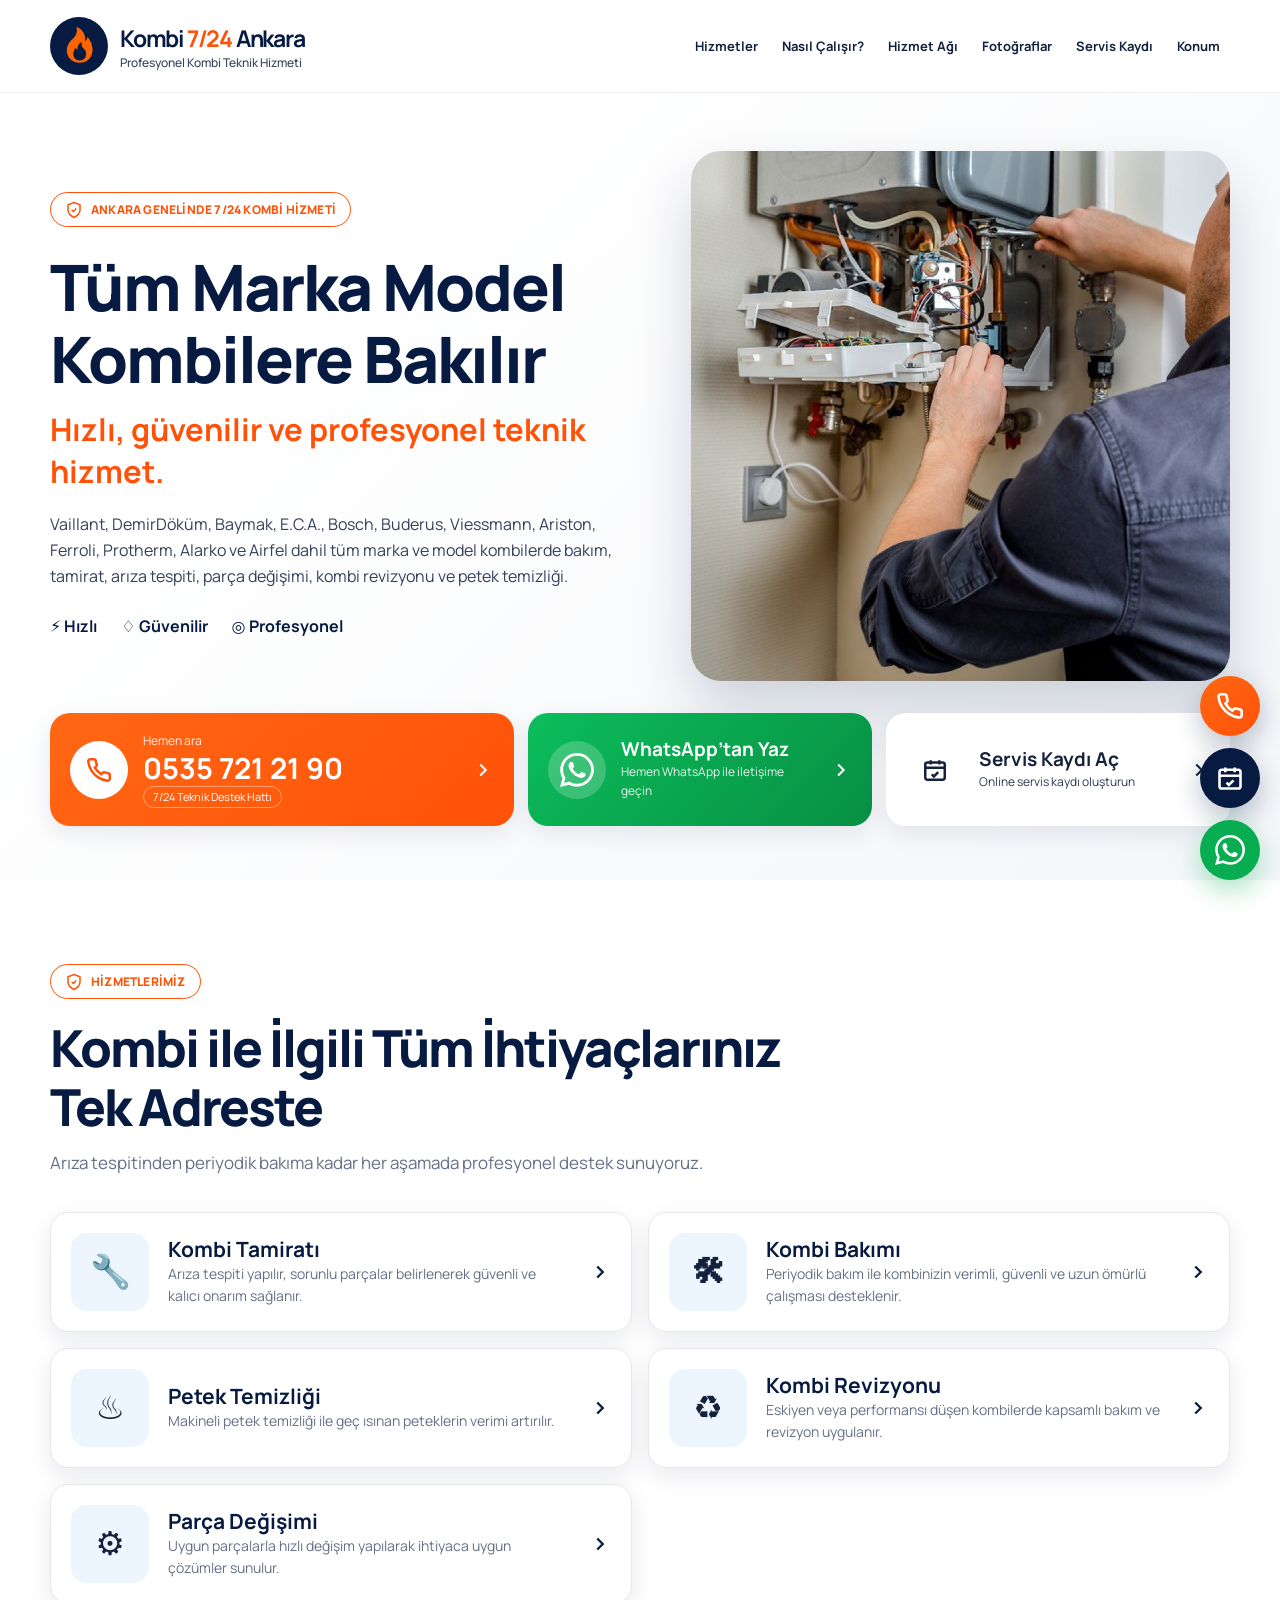
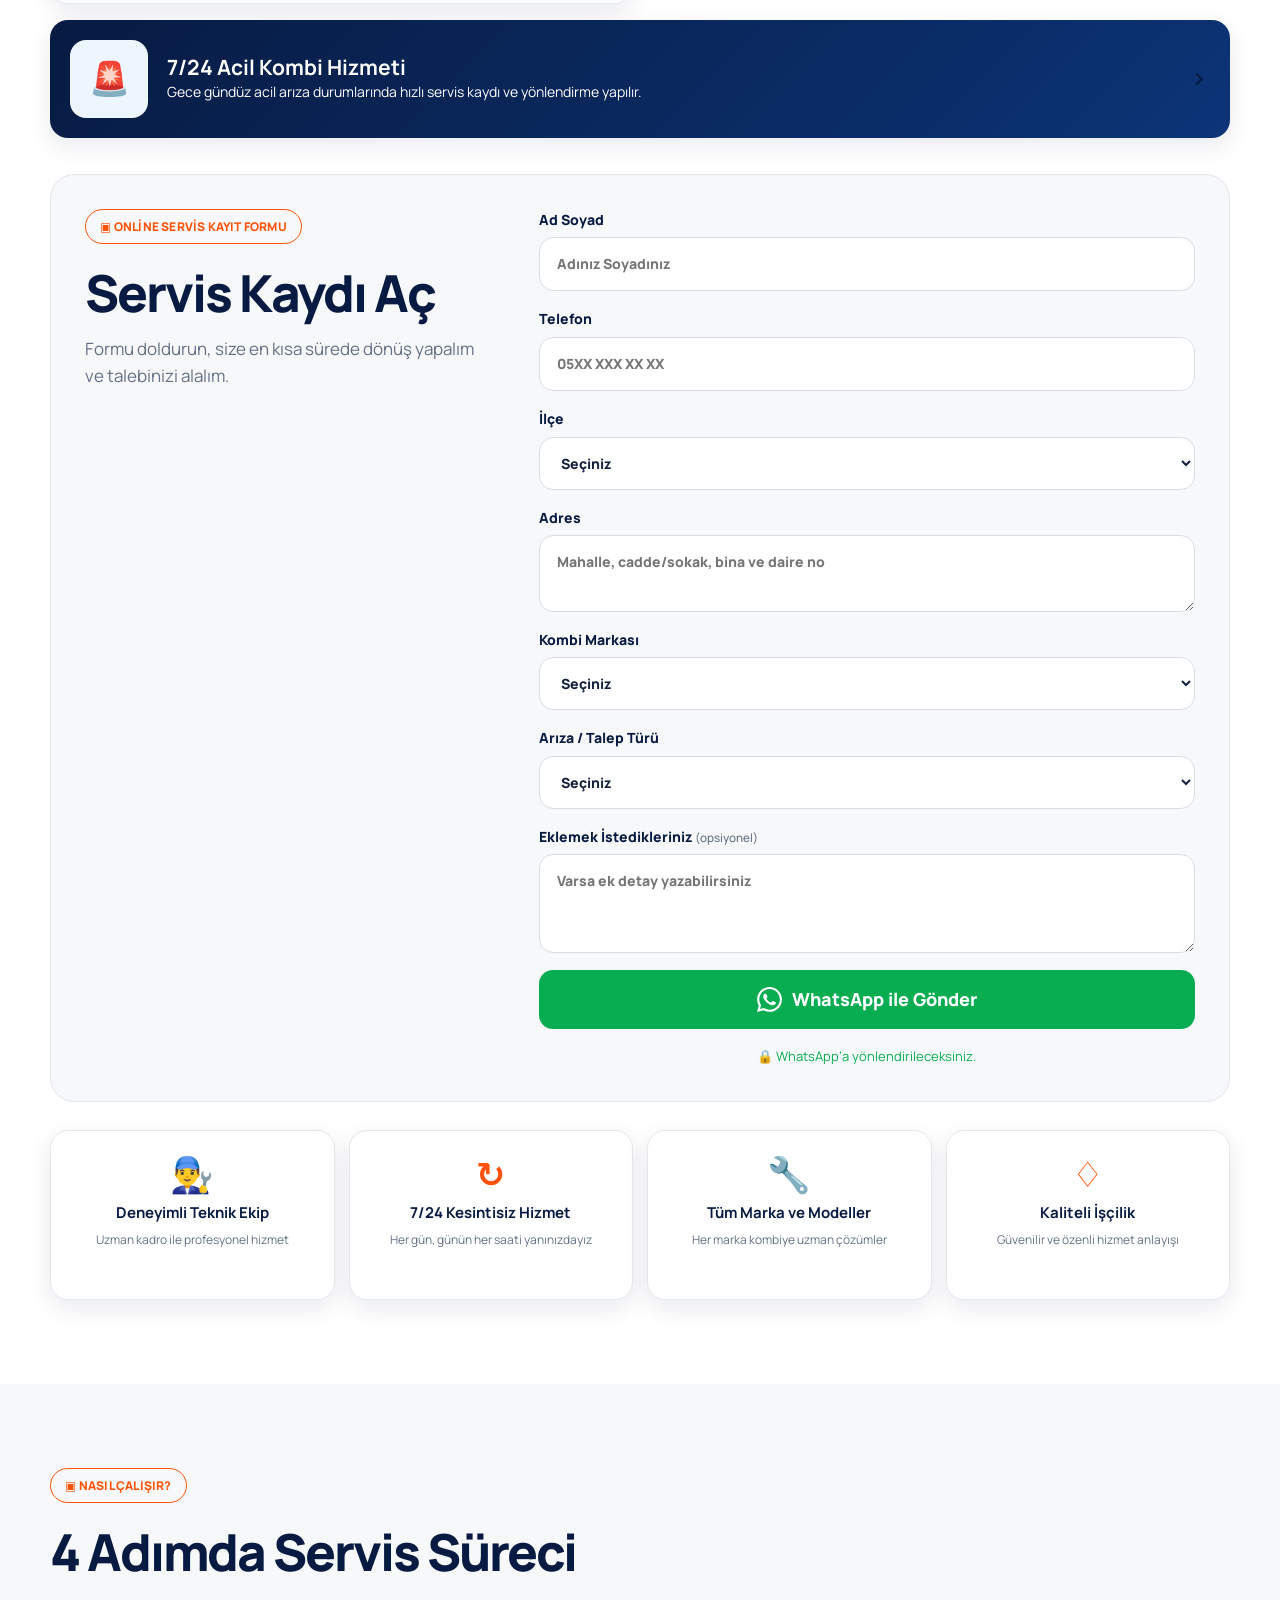
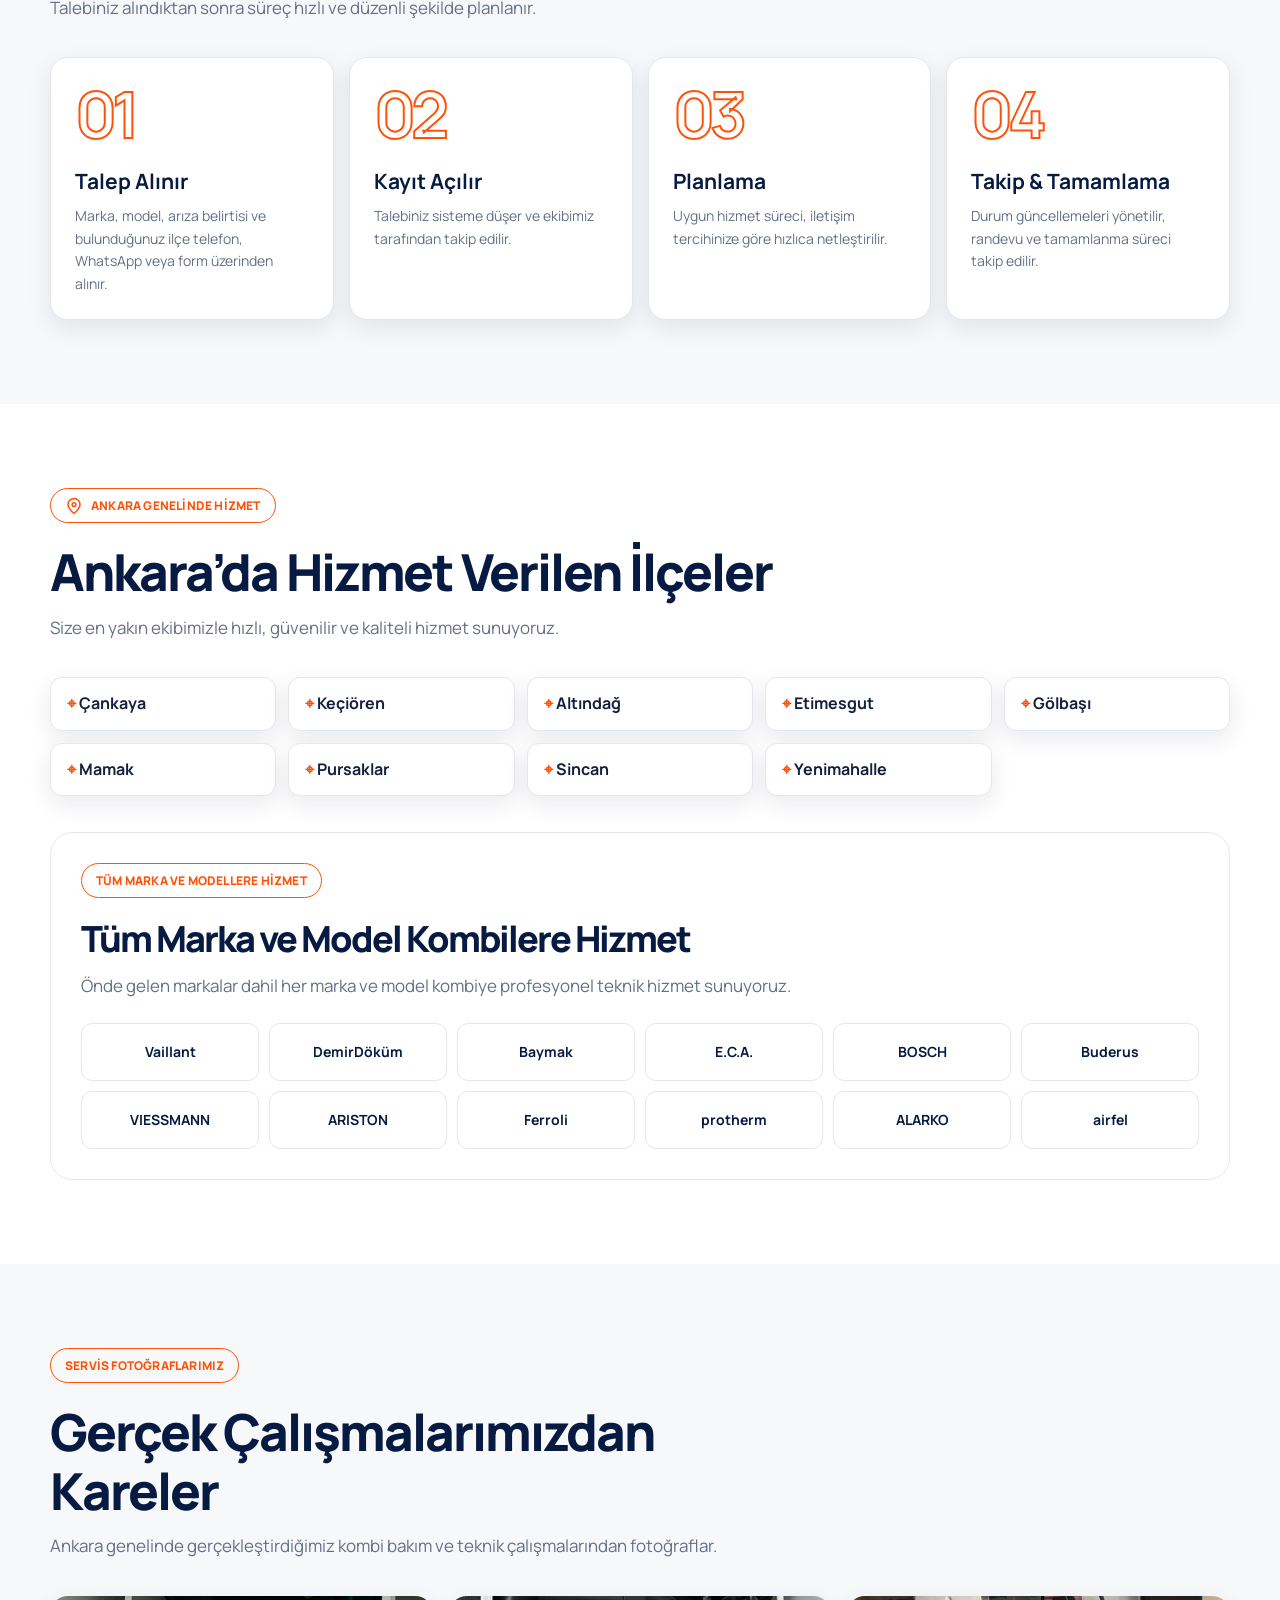
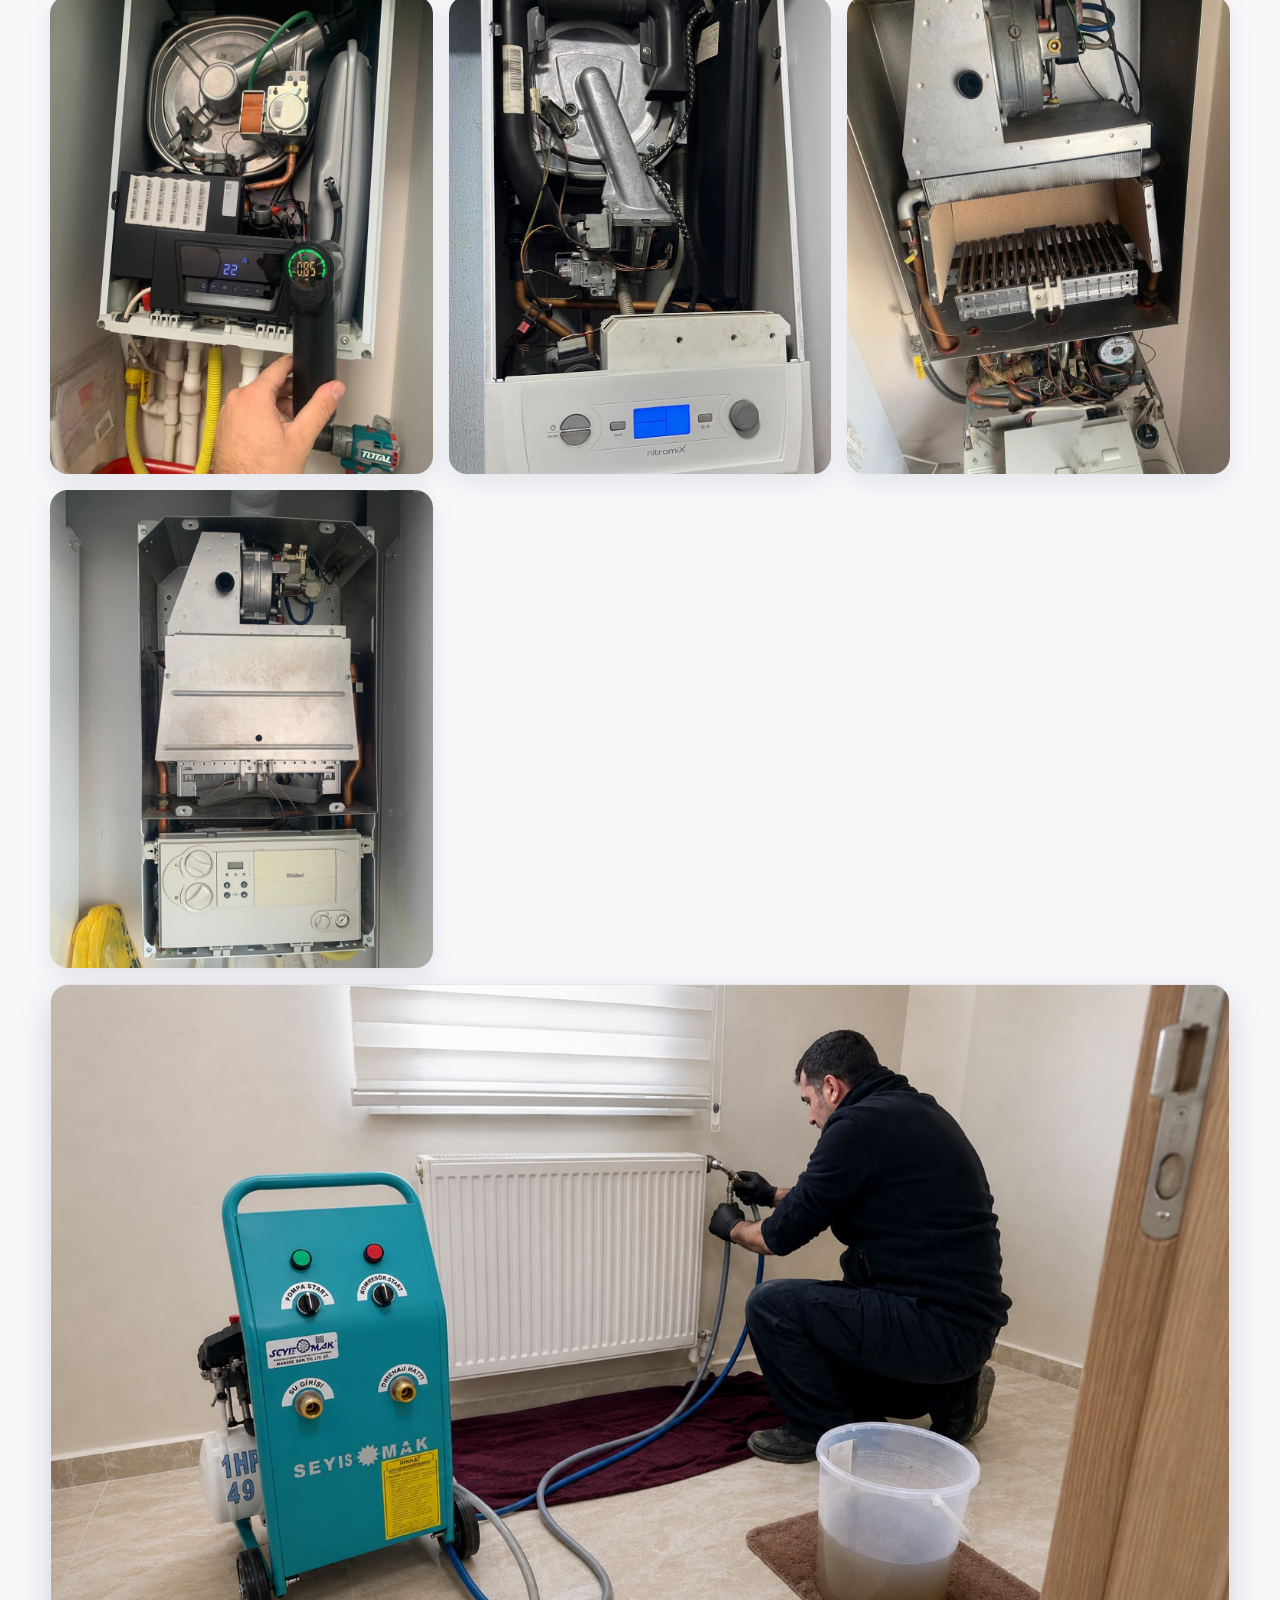
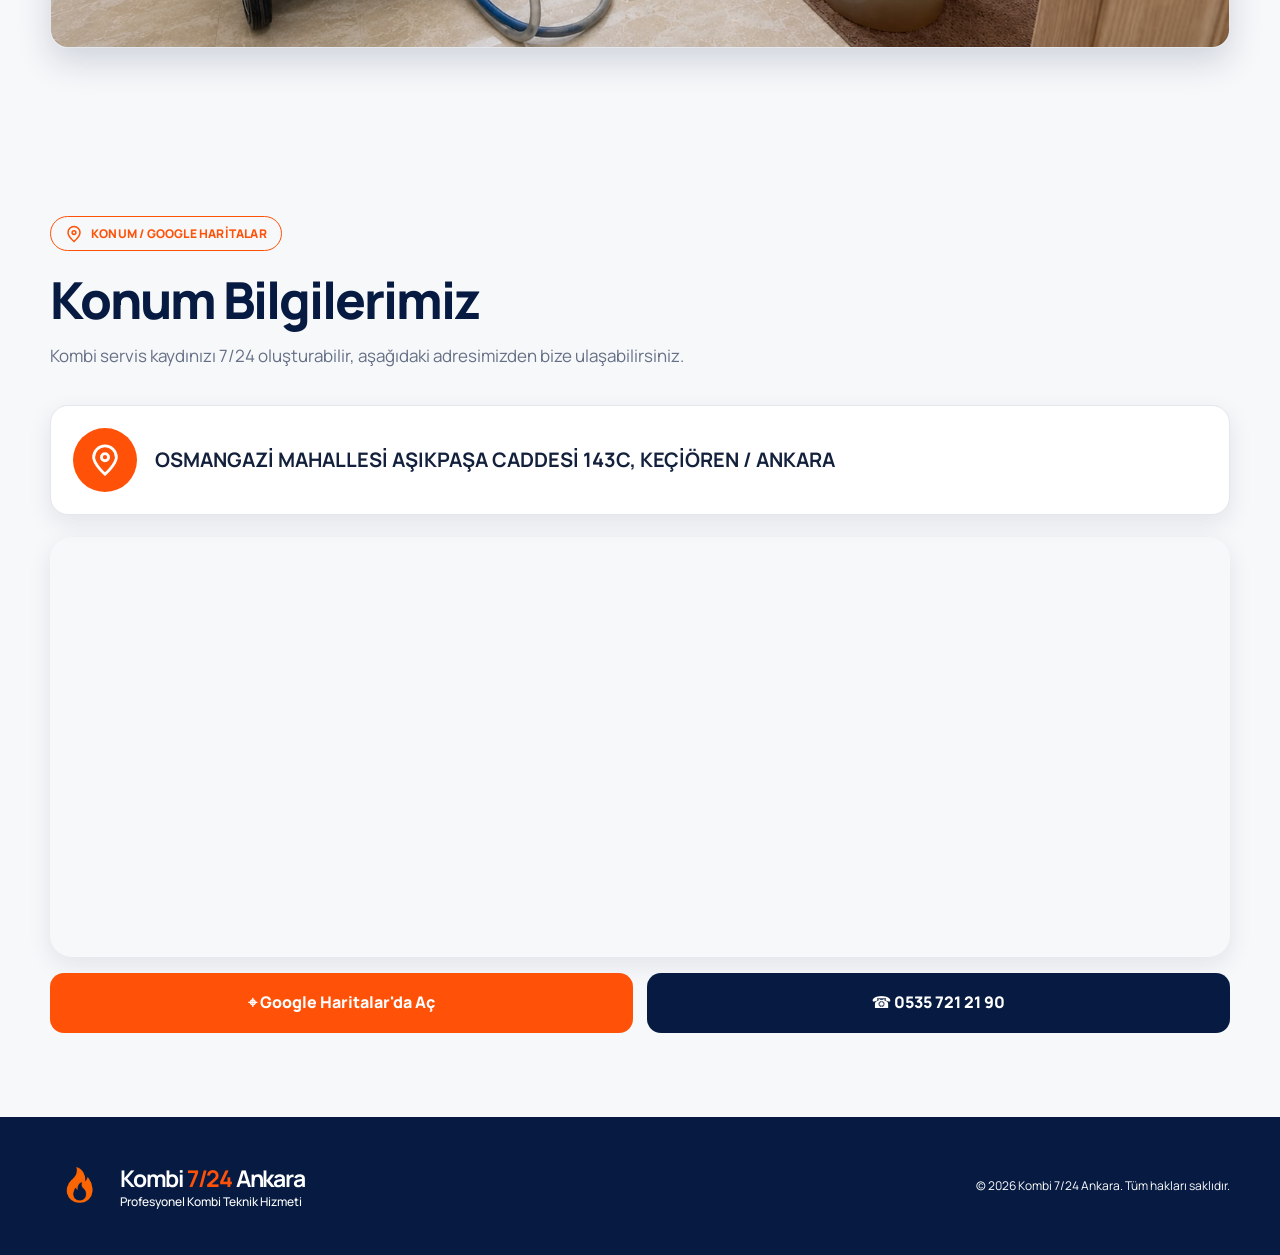
==== commit ac0676e8: "Harita linklerini Google Maps URL'sine bağla (adres ve buton)" ====
--- a/index.html
+++ b/index.html
@@ -1,12 +1,10 @@
 <!DOCTYPE html>
 <html lang="tr">
-
 <head>
   <meta charset="UTF-8">
   <meta name="viewport" content="width=device-width, initial-scale=1, viewport-fit=cover">
   <title>Kombi 7/24 Ankara | Profesyonel Kombi Teknik Hizmeti</title>
-  <meta name="description"
-    content="Ankara genelinde 7/24 kombi bakım, tamir, arıza tespiti, parça değişimi, revizyon ve petek temizliği hizmeti.">
+  <meta name="description" content="Ankara genelinde 7/24 kombi bakım, tamir, arıza tespiti, parça değişimi, revizyon ve petek temizliği hizmeti.">
   <meta name="theme-color" content="#071b42">
   <meta name="robots" content="index, follow">
   <link rel="canonical" href="https://kombi724ankara.com/">
@@ -37,59 +35,28 @@
   }
   </script>
 </head>
-
 <body>
   <svg class="svg-sprite" aria-hidden="true">
-    <symbol id="i-phone" viewBox="0 0 24 24">
-      <path
-        d="M22 16.9v3a2 2 0 0 1-2.2 2 19.8 19.8 0 0 1-8.6-3.1 19.5 19.5 0 0 1-6-6A19.8 19.8 0 0 1 2.1 4.2 2 2 0 0 1 4.1 2h3a2 2 0 0 1 2 1.7c.1 1 .4 2 .7 2.8a2 2 0 0 1-.4 2.1L8.1 9.9a16 16 0 0 0 6 6l1.3-1.3a2 2 0 0 1 2.1-.4c.9.3 1.8.6 2.8.7a2 2 0 0 1 1.7 2Z" />
-    </symbol>
-    <symbol id="i-chevron" viewBox="0 0 24 24">
-      <path d="m9 18 6-6-6-6" />
-    </symbol>
-    <symbol id="i-shield" viewBox="0 0 24 24">
-      <path d="M12 22s8-4 8-10V5l-8-3-8 3v7c0 6 8 10 8 10Z" />
-      <path d="m9 12 2 2 4-4" />
-    </symbol>
-    <symbol id="i-pin" viewBox="0 0 24 24">
-      <path d="M20 10c0 5-8 12-8 12S4 15 4 10a8 8 0 1 1 16 0Z" />
-      <circle cx="12" cy="10" r="2.5" />
-    </symbol>
-    <symbol id="i-calendar" viewBox="0 0 24 24">
-      <rect x="3" y="5" width="18" height="16" rx="2" />
-      <path d="M16 3v4M8 3v4M3 10h18m-6 4-4 4-2-2" />
-    </symbol>
-    <symbol id="i-clock" viewBox="0 0 24 24">
-      <circle cx="12" cy="12" r="9" />
-      <path d="M12 7v5l3 2" />
-    </symbol>
-    <symbol id="i-whatsapp" viewBox="0 0 24 24">
-      <path fill="currentColor"
-        d="M17.472 14.382c-.297-.149-1.758-.867-2.03-.967-.273-.099-.471-.148-.67.15-.197.297-.767.966-.94 1.164-.173.199-.347.223-.644.075-.297-.149-1.255-.463-2.39-1.475-.883-.788-1.48-1.761-1.653-2.059-.173-.297-.018-.458.13-.606.134-.133.298-.347.446-.52.149-.174.198-.298.298-.497.099-.198.05-.371-.025-.52-.075-.149-.669-1.612-.916-2.207-.242-.579-.487-.5-.669-.51-.173-.008-.371-.01-.57-.01-.198 0-.52.074-.792.372-.272.297-1.04 1.016-1.04 2.479 0 1.462 1.065 2.875 1.213 3.074.149.198 2.096 3.2 5.077 4.487.709.306 1.262.489 1.694.625.712.227 1.36.195 1.871.118.571-.085 1.758-.719 2.006-1.413.248-.694.248-1.289.173-1.413-.074-.124-.272-.198-.57-.347m-5.421 7.403h-.004a9.87 9.87 0 0 1-5.031-1.378l-.361-.214-3.741.982.998-3.648-.235-.374a9.86 9.86 0 0 1-1.51-5.26c.001-5.45 4.436-9.884 9.888-9.884 2.64 0 5.122 1.03 6.988 2.898a9.825 9.825 0 0 1 2.893 6.994c-.003 5.45-4.437 9.885-9.885 9.885m8.413-18.297A11.815 11.815 0 0 0 12.05 0C5.495 0 .16 5.335.157 11.892c0 2.096.547 4.142 1.588 5.945L.057 24l6.305-1.654a11.882 11.882 0 0 0 5.683 1.448h.005c6.554 0 11.89-5.335 11.893-11.893a11.821 11.821 0 0 0-3.48-8.413" />
-    </symbol>
-    <symbol id="i-flame" viewBox="0 0 32 32">
-      <path
-        d="M16 2c-1 4 1.5 6.5 3.6 9 2.1 2.5 3.9 5 3.9 8.4A7.5 7.5 0 0 1 8.5 19c0-2.1.8-3.8 2-5.3.3 1.2 1 2.1 2.2 2.5-1.1-3.4.4-7 3.3-9.7 0 1.6.7 2.6 1.9 3.2C18.6 7.3 17.6 4.2 16 2Z"
-        fill="currentColor" />
-      <path
-        d="M16 14.5c1.7 1.8 2.8 3.4 2.8 5.3a3.3 3.3 0 0 1-6.6 0c0-1.1.5-2 1.2-2.9.2.8.6 1.3 1.3 1.6-.5-1.6.3-3.2 1.3-4Z"
-        fill="#fff" opacity=".22" />
-    </symbol>
+    <symbol id="i-phone" viewBox="0 0 24 24"><path d="M22 16.9v3a2 2 0 0 1-2.2 2 19.8 19.8 0 0 1-8.6-3.1 19.5 19.5 0 0 1-6-6A19.8 19.8 0 0 1 2.1 4.2 2 2 0 0 1 4.1 2h3a2 2 0 0 1 2 1.7c.1 1 .4 2 .7 2.8a2 2 0 0 1-.4 2.1L8.1 9.9a16 16 0 0 0 6 6l1.3-1.3a2 2 0 0 1 2.1-.4c.9.3 1.8.6 2.8.7a2 2 0 0 1 1.7 2Z"/></symbol>
+    <symbol id="i-chevron" viewBox="0 0 24 24"><path d="m9 18 6-6-6-6"/></symbol>
+    <symbol id="i-shield" viewBox="0 0 24 24"><path d="M12 22s8-4 8-10V5l-8-3-8 3v7c0 6 8 10 8 10Z"/><path d="m9 12 2 2 4-4"/></symbol>
+    <symbol id="i-pin" viewBox="0 0 24 24"><path d="M20 10c0 5-8 12-8 12S4 15 4 10a8 8 0 1 1 16 0Z"/><circle cx="12" cy="10" r="2.5"/></symbol>
+    <symbol id="i-calendar" viewBox="0 0 24 24"><rect x="3" y="5" width="18" height="16" rx="2"/><path d="M16 3v4M8 3v4M3 10h18m-6 4-4 4-2-2"/></symbol>
+    <symbol id="i-clock" viewBox="0 0 24 24"><circle cx="12" cy="12" r="9"/><path d="M12 7v5l3 2"/></symbol>
+    <symbol id="i-whatsapp" viewBox="0 0 24 24"><path fill="currentColor" d="M17.472 14.382c-.297-.149-1.758-.867-2.03-.967-.273-.099-.471-.148-.67.15-.197.297-.767.966-.94 1.164-.173.199-.347.223-.644.075-.297-.149-1.255-.463-2.39-1.475-.883-.788-1.48-1.761-1.653-2.059-.173-.297-.018-.458.13-.606.134-.133.298-.347.446-.52.149-.174.198-.298.298-.497.099-.198.05-.371-.025-.52-.075-.149-.669-1.612-.916-2.207-.242-.579-.487-.5-.669-.51-.173-.008-.371-.01-.57-.01-.198 0-.52.074-.792.372-.272.297-1.04 1.016-1.04 2.479 0 1.462 1.065 2.875 1.213 3.074.149.198 2.096 3.2 5.077 4.487.709.306 1.262.489 1.694.625.712.227 1.36.195 1.871.118.571-.085 1.758-.719 2.006-1.413.248-.694.248-1.289.173-1.413-.074-.124-.272-.198-.57-.347m-5.421 7.403h-.004a9.87 9.87 0 0 1-5.031-1.378l-.361-.214-3.741.982.998-3.648-.235-.374a9.86 9.86 0 0 1-1.51-5.26c.001-5.45 4.436-9.884 9.888-9.884 2.64 0 5.122 1.03 6.988 2.898a9.825 9.825 0 0 1 2.893 6.994c-.003 5.45-4.437 9.885-9.885 9.885m8.413-18.297A11.815 11.815 0 0 0 12.05 0C5.495 0 .16 5.335.157 11.892c0 2.096.547 4.142 1.588 5.945L.057 24l6.305-1.654a11.882 11.882 0 0 0 5.683 1.448h.005c6.554 0 11.89-5.335 11.893-11.893a11.821 11.821 0 0 0-3.48-8.413"/></symbol>
+    <symbol id="i-flame" viewBox="0 0 32 32"><path d="M16 2c-1 4 1.5 6.5 3.6 9 2.1 2.5 3.9 5 3.9 8.4A7.5 7.5 0 0 1 8.5 19c0-2.1.8-3.8 2-5.3.3 1.2 1 2.1 2.2 2.5-1.1-3.4.4-7 3.3-9.7 0 1.6.7 2.6 1.9 3.2C18.6 7.3 17.6 4.2 16 2Z" fill="currentColor"/><path d="M16 14.5c1.7 1.8 2.8 3.4 2.8 5.3a3.3 3.3 0 0 1-6.6 0c0-1.1.5-2 1.2-2.9.2.8.6 1.3 1.3 1.6-.5-1.6.3-3.2 1.3-4Z" fill="#fff" opacity=".22"/></symbol>
   </svg>
 
   <header class="header" id="header">
     <div class="shell header__inner">
       <a class="brand" href="#anasayfa" aria-label="Kombi 7/24 Ankara">
-        <span class="brand__flame"><img src="images/logo-alev.png" alt="Kombi 7/24 Ankara logosu" width="512"
-            height="512"></span>
+        <span class="brand__flame"><img src="images/logo-alev.png" alt="Kombi 7/24 Ankara logosu" width="512" height="512"></span>
         <span><b>Kombi <em>7/24</em> Ankara</b><small>Profesyonel Kombi Teknik Hizmeti</small></span>
       </a>
       <nav class="nav" id="nav">
-        <a href="#hizmetler">Hizmetler</a><a href="#surec">Nasıl Çalışır?</a><a href="#bolgeler">Hizmet Ağı</a><a
-          href="#galeri">Fotoğraflar</a><a href="#kayit">Servis Kaydı</a><a href="#konum">Konum</a>
+        <a href="#hizmetler">Hizmetler</a><a href="#surec">Nasıl Çalışır?</a><a href="#bolgeler">Hizmet Ağı</a><a href="#galeri">Fotoğraflar</a><a href="#kayit">Servis Kaydı</a><a href="#konum">Konum</a>
       </nav>
-      <button class="menu" id="navToggle" aria-label="Menüyü aç"
-        aria-expanded="false"><span></span><span></span><span></span></button>
+      <button class="menu" id="navToggle" aria-label="Menüyü aç" aria-expanded="false"><span></span><span></span><span></span></button>
     </div>
   </header>
 
@@ -97,287 +64,102 @@
     <section class="hero" id="anasayfa">
       <div class="shell hero__inner">
         <div class="hero__copy">
-          <span class="pill"><svg>
-              <use href="#i-shield" />
-            </svg>Ankara genelinde 7/24 kombi hizmeti</span>
+          <span class="pill"><svg><use href="#i-shield"/></svg>Ankara genelinde 7/24 kombi hizmeti</span>
           <h1>Tüm Marka Model Kombilere Bakılır</h1>
           <h2>Hızlı, güvenilir ve profesyonel teknik hizmet.</h2>
-          <p>Vaillant, DemirDöküm, Baymak, E.C.A., Bosch, Buderus, Viessmann, Ariston, Ferroli, Protherm, Alarko ve
-            Airfel dahil tüm marka ve model kombilerde bakım, tamirat, arıza tespiti, parça değişimi, kombi revizyonu ve
-            petek temizliği.</p>
+          <p>Vaillant, DemirDöküm, Baymak, E.C.A., Bosch, Buderus, Viessmann, Ariston, Ferroli, Protherm, Alarko ve Airfel dahil tüm marka ve model kombilerde bakım, tamirat, arıza tespiti, parça değişimi, kombi revizyonu ve petek temizliği.</p>
           <div class="trust-row"><span>⚡ Hızlı</span><span>♢ Güvenilir</span><span>◎ Profesyonel</span></div>
         </div>
-        <div class="hero__photo"><img src="images/gercek-2.jpg" alt="Kombi üzerinde çalışan teknik ekip" width="1400"
-            height="933"></div>
+        <div class="hero__photo"><img src="images/gercek-2.jpg" alt="Kombi üzerinde çalışan teknik ekip" width="1400" height="933"></div>
       </div>
       <div class="shell action-stack">
-        <a class="action action--call" href="tel:+905357212190"><span class="action__icon"><svg>
-              <use href="#i-phone" />
-            </svg></span><span><small>Hemen ara</small><strong>0535 721 21 90</strong><em>7/24 Teknik Destek
-              Hattı</em></span><svg class="chev">
-            <use href="#i-chevron" />
-          </svg></a>
-        <a class="action action--wa"
-          href="https://wa.me/905357212190?text=Merhaba%2C%20kombi%20hizmeti%20almak%20istiyorum." target="_blank"
-          rel="noopener"><span class="action__icon"><svg class="wa-icon">
-              <use href="#i-whatsapp" />
-            </svg></span><span><strong>WhatsApp’tan Yaz</strong><small>Hemen WhatsApp ile iletişime
-              geçin</small></span><svg class="chev">
-            <use href="#i-chevron" />
-          </svg></a>
-        <a class="action action--record" href="#kayit"><span class="action__icon"><svg>
-              <use href="#i-calendar" />
-            </svg></span><span><strong>Servis Kaydı Aç</strong><small>Online servis kaydı oluşturun</small></span><svg
-            class="chev">
-            <use href="#i-chevron" />
-          </svg></a>
+        <a class="action action--call" href="tel:+905357212190"><span class="action__icon"><svg><use href="#i-phone"/></svg></span><span><small>Hemen ara</small><strong>0535 721 21 90</strong><em>7/24 Teknik Destek Hattı</em></span><svg class="chev"><use href="#i-chevron"/></svg></a>
+        <a class="action action--wa" href="https://wa.me/905357212190?text=Merhaba%2C%20kombi%20hizmeti%20almak%20istiyorum." target="_blank" rel="noopener"><span class="action__icon"><svg class="wa-icon"><use href="#i-whatsapp"/></svg></span><span><strong>WhatsApp’tan Yaz</strong><small>Hemen WhatsApp ile iletişime geçin</small></span><svg class="chev"><use href="#i-chevron"/></svg></a>
+        <a class="action action--record" href="#kayit"><span class="action__icon"><svg><use href="#i-calendar"/></svg></span><span><strong>Servis Kaydı Aç</strong><small>Online servis kaydı oluşturun</small></span><svg class="chev"><use href="#i-chevron"/></svg></a>
       </div>
     </section>
 
     <section class="section" id="hizmetler">
       <div class="shell">
-        <div class="section-head"><span class="pill"><svg>
-              <use href="#i-shield" />
-            </svg>Hizmetlerimiz</span>
-          <h2>Kombi ile İlgili Tüm İhtiyaçlarınız Tek Adreste</h2>
-          <p>Arıza tespitinden periyodik bakıma kadar her aşamada profesyonel destek sunuyoruz.</p>
-        </div>
+        <div class="section-head"><span class="pill"><svg><use href="#i-shield"/></svg>Hizmetlerimiz</span><h2>Kombi ile İlgili Tüm İhtiyaçlarınız Tek Adreste</h2><p>Arıza tespitinden periyodik bakıma kadar her aşamada profesyonel destek sunuyoruz.</p></div>
         <div class="service-list">
-          <article><b>🔧</b><span>
-              <h3>Kombi Tamiratı</h3>
-              <p>Arıza tespiti yapılır, sorunlu parçalar belirlenerek güvenli ve kalıcı onarım sağlanır.</p>
-            </span><svg>
-              <use href="#i-chevron" />
-            </svg></article>
-          <article><b>🛠</b><span>
-              <h3>Kombi Bakımı</h3>
-              <p>Periyodik bakım ile kombinizin verimli, güvenli ve uzun ömürlü çalışması desteklenir.</p>
-            </span><svg>
-              <use href="#i-chevron" />
-            </svg></article>
-          <article><b>♨</b><span>
-              <h3>Petek Temizliği</h3>
-              <p>Makineli petek temizliği ile geç ısınan peteklerin verimi artırılır.</p>
-            </span><svg>
-              <use href="#i-chevron" />
-            </svg></article>
-          <article><b>♻</b><span>
-              <h3>Kombi Revizyonu</h3>
-              <p>Eskiyen veya performansı düşen kombilerde kapsamlı bakım ve revizyon uygulanır.</p>
-            </span><svg>
-              <use href="#i-chevron" />
-            </svg></article>
-          <article><b>⚙</b><span>
-              <h3>Parça Değişimi</h3>
-              <p>Uygun parçalarla hızlı değişim yapılarak ihtiyaca uygun çözümler sunulur.</p>
-            </span><svg>
-              <use href="#i-chevron" />
-            </svg></article>
-          <article class="service-emergency"><b>🚨</b><span>
-              <h3>7/24 Acil Kombi Hizmeti</h3>
-              <p>Gece gündüz acil arıza durumlarında hızlı servis kaydı ve yönlendirme yapılır.</p>
-            </span><svg>
-              <use href="#i-chevron" />
-            </svg></article>
+          <article><b>🔧</b><span><h3>Kombi Tamiratı</h3><p>Arıza tespiti yapılır, sorunlu parçalar belirlenerek güvenli ve kalıcı onarım sağlanır.</p></span><svg><use href="#i-chevron"/></svg></article>
+          <article><b>🛠</b><span><h3>Kombi Bakımı</h3><p>Periyodik bakım ile kombinizin verimli, güvenli ve uzun ömürlü çalışması desteklenir.</p></span><svg><use href="#i-chevron"/></svg></article>
+          <article><b>♨</b><span><h3>Petek Temizliği</h3><p>Makineli petek temizliği ile geç ısınan peteklerin verimi artırılır.</p></span><svg><use href="#i-chevron"/></svg></article>
+          <article><b>♻</b><span><h3>Kombi Revizyonu</h3><p>Eskiyen veya performansı düşen kombilerde kapsamlı bakım ve revizyon uygulanır.</p></span><svg><use href="#i-chevron"/></svg></article>
+          <article><b>⚙</b><span><h3>Parça Değişimi</h3><p>Uygun parçalarla hızlı değişim yapılarak ihtiyaca uygun çözümler sunulur.</p></span><svg><use href="#i-chevron"/></svg></article>
+          <article class="service-emergency"><b>🚨</b><span><h3>7/24 Acil Kombi Hizmeti</h3><p>Gece gündüz acil arıza durumlarında hızlı servis kaydı ve yönlendirme yapılır.</p></span><svg><use href="#i-chevron"/></svg></article>
         </div>
         <div class="service-form-wrap" id="kayit">
           <div class="form-layout">
-            <div class="section-head"><span class="pill">▣ Online servis kayıt formu</span>
-              <h2>Servis Kaydı Aç</h2>
-              <p>Formu doldurun, size en kısa sürede dönüş yapalım ve talebinizi alalım.</p>
-            </div>
+            <div class="section-head"><span class="pill">▣ Online servis kayıt formu</span><h2>Servis Kaydı Aç</h2><p>Formu doldurun, size en kısa sürede dönüş yapalım ve talebinizi alalım.</p></div>
             <form id="talepForm" class="form">
               <label>Ad Soyad<input name="ad" placeholder="Adınız Soyadınız" required></label>
               <label>Telefon<input name="telefon" type="tel" placeholder="05XX XXX XX XX" required></label>
-              <label>İlçe<select name="ilce" required>
-                  <option value="">Seçiniz</option>
-                  <option>Çankaya</option>
-                  <option>Keçiören</option>
-                  <option>Altındağ</option>
-                  <option>Etimesgut</option>
-                  <option>Gölbaşı</option>
-                  <option>Mamak</option>
-                  <option>Pursaklar</option>
-                  <option>Sincan</option>
-                  <option>Yenimahalle</option>
-                </select></label>
-              <label>Adres<textarea name="adres" rows="2" placeholder="Mahalle, cadde/sokak, bina ve daire no"
-                  required></textarea></label>
-              <label>Kombi Markası<select name="marka" required>
-                  <option value="">Seçiniz</option>
-                  <option>DemirDöküm</option>
-                  <option>Vaillant</option>
-                  <option>Baymak</option>
-                  <option>Bosch</option>
-                  <option>Buderus</option>
-                  <option>E.C.A.</option>
-                  <option>Viessmann</option>
-                  <option>Ariston</option>
-                  <option>Airfel</option>
-                  <option>Protherm</option>
-                  <option>Ferroli</option>
-                  <option>Daikin</option>
-                  <option>Alarko</option>
-                  <option>Diğer</option>
-                </select></label>
-              <label>Arıza / Talep Türü<select name="ariza" required>
-                  <option value="">Seçiniz</option>
-                  <option>Kombi Yıllık Bakımı</option>
-                  <option>Kombi Tamiri / Onarım</option>
-                  <option>Kombi Arızası</option>
-                  <option>Acil Kombi Servisi</option>
-                  <option>Kombi Revizyonu</option>
-                  <option>Petek Temizliği</option>
-                  <option>Kombi Arıza Tespiti</option>
-                  <option>Parça Değişimi</option>
-                  <option>Genel Servis Talebi</option>
-                  <option>Kombi hiç çalışmıyor / yanmıyor</option>
-                  <option>Kombi ateşleme yapmıyor</option>
-                  <option>Musluktan sıcak su gelmiyor</option>
-                  <option>Petekler / radyatörler ısınmıyor</option>
-                  <option>Kalorifer / petekler geç ısınıyor</option>
-                  <option>Kombi su akıtıyor / su kaçırıyor</option>
-                  <option>Kombi basıncı düşüyor</option>
-                  <option>Sürekli kombiye su eklemek gerekiyor</option>
-                  <option>Kombi basıncı yükseliyor</option>
-                  <option>Kombi ekranında hata / arıza kodu var</option>
-                  <option>Kombi ses yapıyor / gürültülü çalışıyor</option>
-                  <option>Kombi kendiliğinden sönüyor / kapanıyor</option>
-                  <option>Kombi reset istiyor</option>
-                  <option>Kombi suyu az ısıtıyor</option>
-                  <option>Kombi fazla ısıtıyor</option>
-                  <option>Diğer / Emin Değilim</option>
-                </select></label>
-              <label>Eklemek İstedikleriniz <small>(opsiyonel)</small><textarea name="aciklama" rows="3"
-                  placeholder="Varsa ek detay yazabilirsiniz"></textarea></label>
-              <button type="submit"><svg class="wa-icon">
-                  <use href="#i-whatsapp" />
-                </svg>WhatsApp ile Gönder</button>
-              <p id="formNote" class="form-note">🔒 WhatsApp’a yönlendirileceksiniz.</p>
+              <label>İlçe<select name="ilce" required><option value="">Seçiniz</option><option>Çankaya</option><option>Keçiören</option><option>Altındağ</option><option>Etimesgut</option><option>Gölbaşı</option><option>Mamak</option><option>Pursaklar</option><option>Sincan</option><option>Yenimahalle</option></select></label>
+              <label>Adres<textarea name="adres" rows="2" placeholder="Mahalle, cadde/sokak, bina ve daire no" required></textarea></label>
+              <label>Kombi Markası<select name="marka" required><option value="">Seçiniz</option><option>DemirDöküm</option><option>Vaillant</option><option>Baymak</option><option>Bosch</option><option>Buderus</option><option>E.C.A.</option><option>Viessmann</option><option>Ariston</option><option>Airfel</option><option>Protherm</option><option>Ferroli</option><option>Daikin</option><option>Alarko</option><option>Diğer</option></select></label>
+              <label>Arıza / Talep Türü<select name="ariza" required><option value="">Seçiniz</option><option>Kombi Yıllık Bakımı</option><option>Kombi Tamiri / Onarım</option><option>Kombi Arızası</option><option>Acil Kombi Servisi</option><option>Kombi Revizyonu</option><option>Petek Temizliği</option><option>Kombi Arıza Tespiti</option><option>Parça Değişimi</option><option>Genel Servis Talebi</option><option>Kombi hiç çalışmıyor / yanmıyor</option><option>Kombi ateşleme yapmıyor</option><option>Musluktan sıcak su gelmiyor</option><option>Petekler / radyatörler ısınmıyor</option><option>Kalorifer / petekler geç ısınıyor</option><option>Kombi su akıtıyor / su kaçırıyor</option><option>Kombi basıncı düşüyor</option><option>Sürekli kombiye su eklemek gerekiyor</option><option>Kombi basıncı yükseliyor</option><option>Kombi ekranında hata / arıza kodu var</option><option>Kombi ses yapıyor / gürültülü çalışıyor</option><option>Kombi kendiliğinden sönüyor / kapanıyor</option><option>Kombi reset istiyor</option><option>Kombi suyu az ısıtıyor</option><option>Kombi fazla ısıtıyor</option><option>Diğer / Emin Değilim</option></select></label>
+              <label>Eklemek İstedikleriniz <small>(opsiyonel)</small><textarea name="aciklama" rows="3" placeholder="Varsa ek detay yazabilirsiniz"></textarea></label>
+              <button type="submit"><svg class="wa-icon"><use href="#i-whatsapp"/></svg>WhatsApp ile Gönder</button><p id="formNote" class="form-note">🔒 WhatsApp’a yönlendirileceksiniz.</p>
             </form>
           </div>
         </div>
         <div class="quality-grid quality-grid--lower">
-          <article><b>👨‍🔧</b><strong>Deneyimli Teknik Ekip</strong>
-            <p>Uzman kadro ile profesyonel hizmet</p>
-          </article>
-          <article><b>↻</b><strong>7/24 Kesintisiz Hizmet</strong>
-            <p>Her gün, günün her saati yanınızdayız</p>
-          </article>
-          <article><b>🔧</b><strong>Tüm Marka ve Modeller</strong>
-            <p>Her marka kombiye uzman çözümler</p>
-          </article>
-          <article><b>♢</b><strong>Kaliteli İşçilik</strong>
-            <p>Güvenilir ve özenli hizmet anlayışı</p>
-          </article>
+          <article><b>👨‍🔧</b><strong>Deneyimli Teknik Ekip</strong><p>Uzman kadro ile profesyonel hizmet</p></article>
+          <article><b>↻</b><strong>7/24 Kesintisiz Hizmet</strong><p>Her gün, günün her saati yanınızdayız</p></article>
+          <article><b>🔧</b><strong>Tüm Marka ve Modeller</strong><p>Her marka kombiye uzman çözümler</p></article>
+          <article><b>♢</b><strong>Kaliteli İşçilik</strong><p>Güvenilir ve özenli hizmet anlayışı</p></article>
         </div>
       </div>
     </section>
 
     <section class="section section--soft" id="surec">
       <div class="shell">
-        <div class="section-head"><span class="pill">▣ Nasıl Çalışır?</span>
-          <h2>4 Adımda Servis Süreci</h2>
-          <p>Talebiniz alındıktan sonra süreç hızlı ve düzenli şekilde planlanır.</p>
-        </div>
+        <div class="section-head"><span class="pill">▣ Nasıl Çalışır?</span><h2>4 Adımda Servis Süreci</h2><p>Talebiniz alındıktan sonra süreç hızlı ve düzenli şekilde planlanır.</p></div>
         <div class="steps">
-          <article><b>01</b><span>
-              <h3>Talep Alınır</h3>
-              <p>Marka, model, arıza belirtisi ve bulunduğunuz ilçe telefon, WhatsApp veya form üzerinden alınır.</p>
-            </span></article>
-          <article><b>02</b><span>
-              <h3>Kayıt Açılır</h3>
-              <p>Talebiniz sisteme düşer ve ekibimiz tarafından takip edilir.</p>
-            </span></article>
-          <article><b>03</b><span>
-              <h3>Planlama</h3>
-              <p>Uygun hizmet süreci, iletişim tercihinize göre hızlıca netleştirilir.</p>
-            </span></article>
-          <article><b>04</b><span>
-              <h3>Takip & Tamamlama</h3>
-              <p>Durum güncellemeleri yönetilir, randevu ve tamamlanma süreci takip edilir.</p>
-            </span></article>
+          <article><b>01</b><span><h3>Talep Alınır</h3><p>Marka, model, arıza belirtisi ve bulunduğunuz ilçe telefon, WhatsApp veya form üzerinden alınır.</p></span></article>
+          <article><b>02</b><span><h3>Kayıt Açılır</h3><p>Talebiniz sisteme düşer ve ekibimiz tarafından takip edilir.</p></span></article>
+          <article><b>03</b><span><h3>Planlama</h3><p>Uygun hizmet süreci, iletişim tercihinize göre hızlıca netleştirilir.</p></span></article>
+          <article><b>04</b><span><h3>Takip & Tamamlama</h3><p>Durum güncellemeleri yönetilir, randevu ve tamamlanma süreci takip edilir.</p></span></article>
         </div>
       </div>
     </section>
 
     <section class="section" id="bolgeler">
       <div class="shell">
-        <div class="section-head"><span class="pill"><svg>
-              <use href="#i-pin" />
-            </svg>Ankara genelinde hizmet</span>
-          <h2>Ankara’da Hizmet Verilen İlçeler</h2>
-          <p>Size en yakın ekibimizle hızlı, güvenilir ve kaliteli hizmet sunuyoruz.</p>
+        <div class="section-head"><span class="pill"><svg><use href="#i-pin"/></svg>Ankara genelinde hizmet</span><h2>Ankara’da Hizmet Verilen İlçeler</h2><p>Size en yakın ekibimizle hızlı, güvenilir ve kaliteli hizmet sunuyoruz.</p></div>
+        <div class="districts">
+          <span>⌖ Çankaya</span><span>⌖ Keçiören</span><span>⌖ Altındağ</span><span>⌖ Etimesgut</span><span>⌖ Gölbaşı</span><span>⌖ Mamak</span><span>⌖ Pursaklar</span><span>⌖ Sincan</span><span>⌖ Yenimahalle</span>
         </div>
-        <div class="districts">
-          <span>⌖ Çankaya</span><span>⌖ Keçiören</span><span>⌖ Altındağ</span><span>⌖ Etimesgut</span><span>⌖
-            Gölbaşı</span><span>⌖ Mamak</span><span>⌖ Pursaklar</span><span>⌖ Sincan</span><span>⌖ Yenimahalle</span>
-        </div>
-        <div class="brand-panel"><span class="pill">Tüm marka ve modellere hizmet</span>
-          <h2>Tüm Marka ve Model Kombilere Hizmet</h2>
-          <p>Önde gelen markalar dahil her marka ve model kombiye profesyonel teknik hizmet sunuyoruz.</p>
-          <div class="brands">
-            <b>Vaillant</b><b>DemirDöküm</b><b>Baymak</b><b>E.C.A.</b><b>BOSCH</b><b>Buderus</b><b>VIESSMANN</b><b>ARISTON</b><b>Ferroli</b><b>protherm</b><b>ALARKO</b><b>airfel</b>
-          </div>
-        </div>
+        <div class="brand-panel"><span class="pill">Tüm marka ve modellere hizmet</span><h2>Tüm Marka ve Model Kombilere Hizmet</h2><p>Önde gelen markalar dahil her marka ve model kombiye profesyonel teknik hizmet sunuyoruz.</p><div class="brands"><b>Vaillant</b><b>DemirDöküm</b><b>Baymak</b><b>E.C.A.</b><b>BOSCH</b><b>Buderus</b><b>VIESSMANN</b><b>ARISTON</b><b>Ferroli</b><b>protherm</b><b>ALARKO</b><b>airfel</b></div></div>
       </div>
     </section>
 
     <section class="section section--soft" id="galeri">
       <div class="shell">
-        <div class="section-head"><span class="pill">Servis Fotoğraflarımız</span>
-          <h2>Gerçek Çalışmalarımızdan Kareler</h2>
-          <p>Ankara genelinde gerçekleştirdiğimiz kombi bakım ve teknik çalışmalarından fotoğraflar.</p>
-        </div>
-        <div class="gallery"><img src="images/gercek-3.jpg" alt="Kombi ölçüm ve bakım çalışması" width="1000"
-            height="1333" loading="lazy"><img src="images/gercek-4.jpg" alt="Açık kombi iç aksamı" width="1000"
-            height="1777" loading="lazy"><img src="images/gercek-5.jpg" alt="Kombi brülör ve iç aksamı" width="1000"
-            height="1333" loading="lazy"><img src="images/gercek-6.jpg" alt="Kombi bakım çalışması" width="1000"
-            height="1333" loading="lazy"></div>
-        <img class="gallery-wide" src="images/petek-temizligi.png" alt="Makineli petek temizliği çalışması" width="1600"
-          height="900" loading="lazy">
+        <div class="section-head"><span class="pill">Servis Fotoğraflarımız</span><h2>Gerçek Çalışmalarımızdan Kareler</h2><p>Ankara genelinde gerçekleştirdiğimiz kombi bakım ve teknik çalışmalarından fotoğraflar.</p></div>
+        <div class="gallery"><img src="images/gercek-3.jpg" alt="Kombi ölçüm ve bakım çalışması" width="1000" height="1333" loading="lazy"><img src="images/gercek-4.jpg" alt="Açık kombi iç aksamı" width="1000" height="1777" loading="lazy"><img src="images/gercek-5.jpg" alt="Kombi brülör ve iç aksamı" width="1000" height="1333" loading="lazy"><img src="images/gercek-6.jpg" alt="Kombi bakım çalışması" width="1000" height="1333" loading="lazy"></div>
+        <img class="gallery-wide" src="images/petek-temizligi.png" alt="Makineli petek temizliği çalışması" width="1600" height="900" loading="lazy">
       </div>
     </section>
 
     <section class="section section--soft" id="konum">
       <div class="shell location">
-        <div class="section-head"><span class="pill"><svg>
-              <use href="#i-pin" />
-            </svg>Konum / Google Haritalar</span>
-          <h2>Konum Bilgilerimiz</h2>
-          <p>Kombi servis kaydınızı 7/24 oluşturabilir, aşağıdaki adresimizden bize ulaşabilirsiniz.</p>
-        </div>
-        <a class="address" id="addressLink" href="#"><span><svg>
-              <use href="#i-pin" />
-            </svg></span><strong>Osmangazi Mahallesi Aşıkpaşa Caddesi 143C, Keçiören / Ankara</strong></a>
-        <div class="map-card"><iframe title="Kombi 7/24 Ankara konumu" loading="lazy"
-            src="https://maps.app.goo.gl/4jsDKbn8ioku2HZf9"></iframe></div>
-        <div class="map-actions"><a id="mapBtn" href="#">⌖ Google Haritalar’da Aç</a><a href="tel:+905357212190">☎ 0535
-            721 21 90</a></div>
+        <div class="section-head"><span class="pill"><svg><use href="#i-pin"/></svg>Konum / Google Haritalar</span><h2>Konum Bilgilerimiz</h2><p>Kombi servis kaydınızı 7/24 oluşturabilir, aşağıdaki adresimizden bize ulaşabilirsiniz.</p></div>
+        <a class="address" id="addressLink" href="https://maps.app.goo.gl/4jsDKbn8ioku2HZf9" target="_blank" rel="noopener"><span><svg><use href="#i-pin"/></svg></span><strong>Osmangazi Mahallesi Aşıkpaşa Caddesi 143C, Keçiören / Ankara</strong></a>
+        <div class="map-card"><iframe title="Kombi 7/24 Ankara konumu" loading="lazy" src="https://maps.google.com/maps?q=40.0120191,32.8632945&z=18&ie=UTF8&iwloc=&output=embed"></iframe></div>
+        <div class="map-actions"><a id="mapBtn" href="https://maps.app.goo.gl/4jsDKbn8ioku2HZf9" target="_blank" rel="noopener">⌖ Google Haritalar'da Aç</a><a href="tel:+905357212190">☎ 0535 721 21 90</a></div>
       </div>
     </section>
   </main>
 
-  <footer>
-    <div class="shell"><a class="brand" href="#anasayfa"><span class="brand__flame"><img src="images/logo-alev.png"
-            alt="Kombi 7/24 Ankara logosu" width="512" height="512"></span><span><b>Kombi <em>7/24</em>
-            Ankara</b><small>Profesyonel Kombi Teknik Hizmeti</small></span></a>
-      <p>© <span id="year"></span> Kombi 7/24 Ankara. Tüm hakları saklıdır.</p>
-    </div>
-  </footer>
+  <footer><div class="shell"><a class="brand" href="#anasayfa"><span class="brand__flame"><img src="images/logo-alev.png" alt="Kombi 7/24 Ankara logosu" width="512" height="512"></span><span><b>Kombi <em>7/24</em> Ankara</b><small>Profesyonel Kombi Teknik Hizmeti</small></span></a><p>© <span id="year"></span> Kombi 7/24 Ankara. Tüm hakları saklıdır.</p></div></footer>
   <div class="float-stack" aria-label="Hızlı iletişim">
-    <a class="fab fab--call" href="tel:+905357212190" aria-label="Telefon et"><svg>
-        <use href="#i-phone" />
-      </svg><span class="fab__label">Telefon Et</span></a>
-    <a class="fab fab--record" href="#kayit" aria-label="Servis kaydı aç"><svg>
-        <use href="#i-calendar" />
-      </svg><span class="fab__label">Servis Kaydı Aç</span></a>
-    <a class="fab fab--wa" href="https://wa.me/905357212190?text=Merhaba%2C%20kombi%20hizmeti%20almak%20istiyorum."
-      aria-label="WhatsApp ile yaz" target="_blank" rel="noopener"><svg class="wa-icon">
-        <use href="#i-whatsapp" />
-      </svg><span class="fab__label">WhatsApp</span></a>
+    <a class="fab fab--call" href="tel:+905357212190" aria-label="Telefon et"><svg><use href="#i-phone"/></svg><span class="fab__label">Telefon Et</span></a>
+    <a class="fab fab--record" href="#kayit" aria-label="Servis kaydı aç"><svg><use href="#i-calendar"/></svg><span class="fab__label">Servis Kaydı Aç</span></a>
+    <a class="fab fab--wa" href="https://wa.me/905357212190?text=Merhaba%2C%20kombi%20hizmeti%20almak%20istiyorum." aria-label="WhatsApp ile yaz" target="_blank" rel="noopener"><svg class="wa-icon"><use href="#i-whatsapp"/></svg><span class="fab__label">WhatsApp</span></a>
   </div>
   <script src="assets/js/main.js"></script>
 </body>
-
-</html>+</html>
